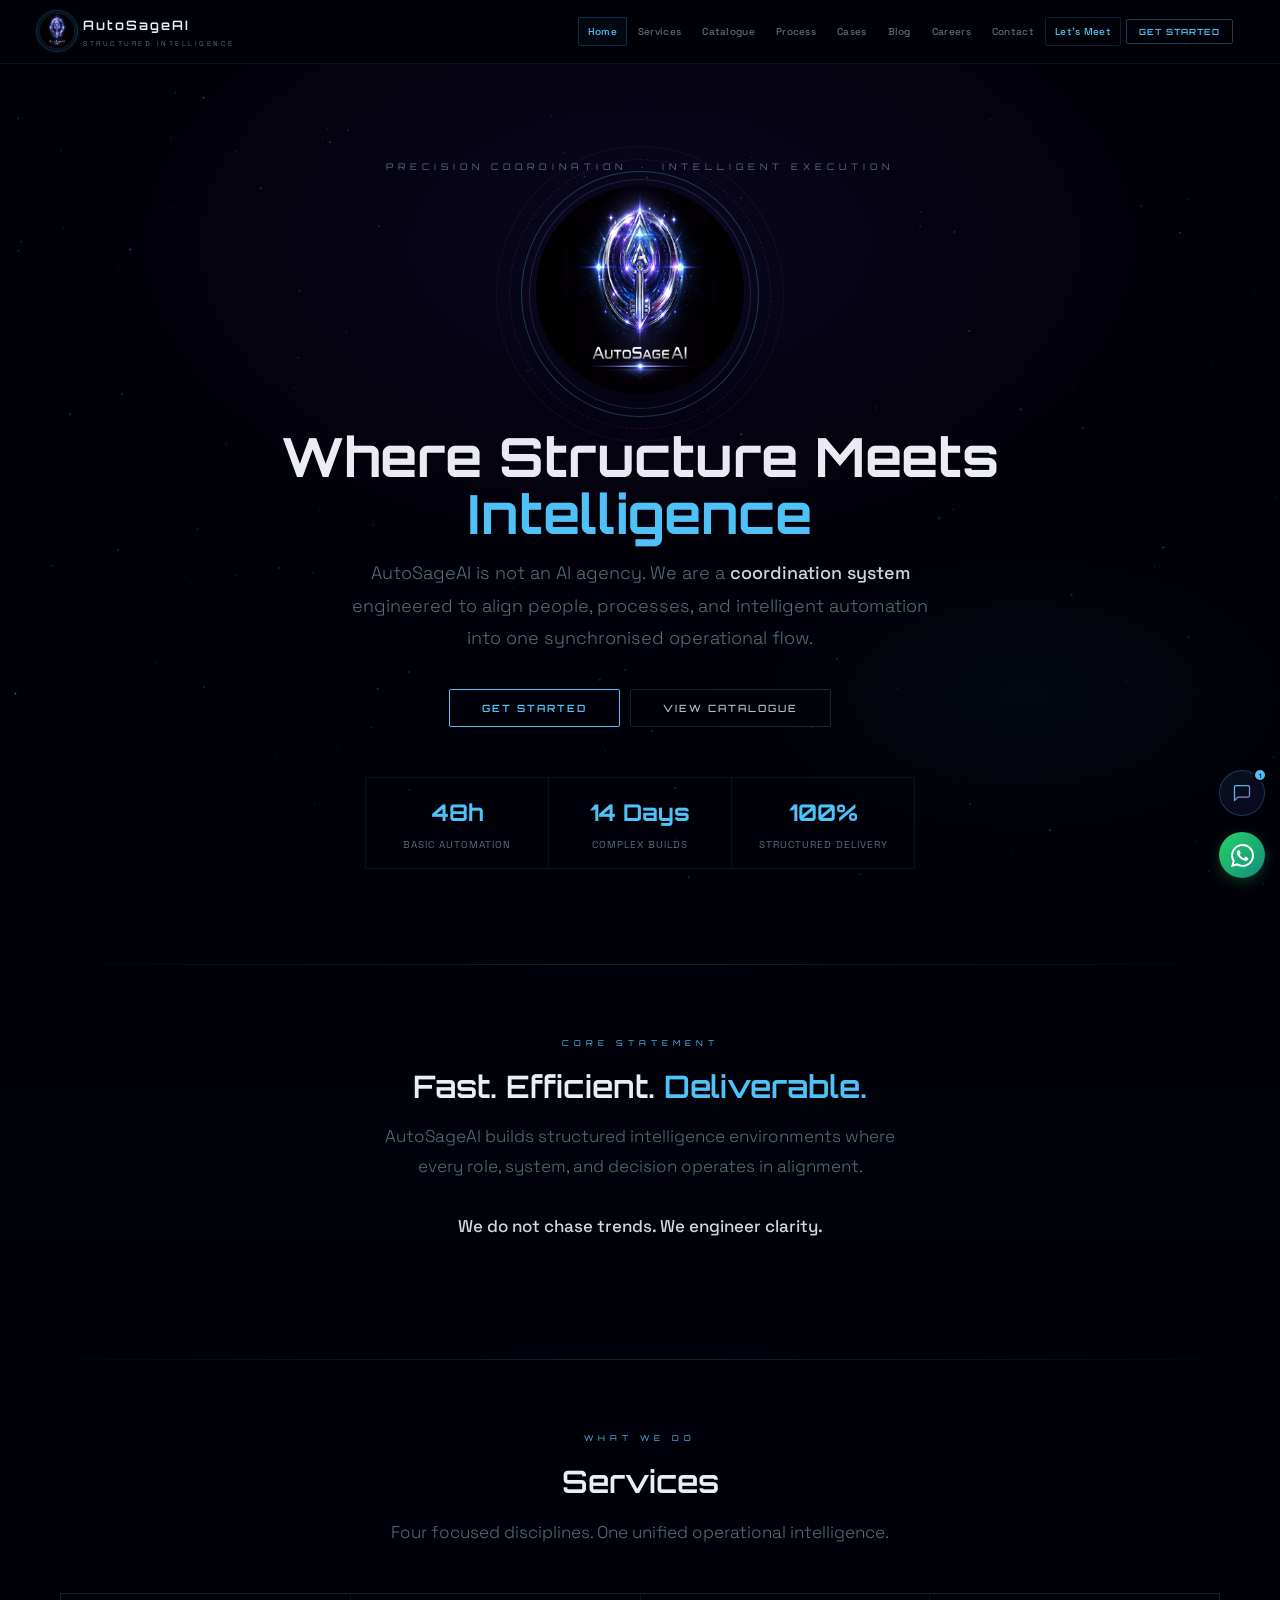
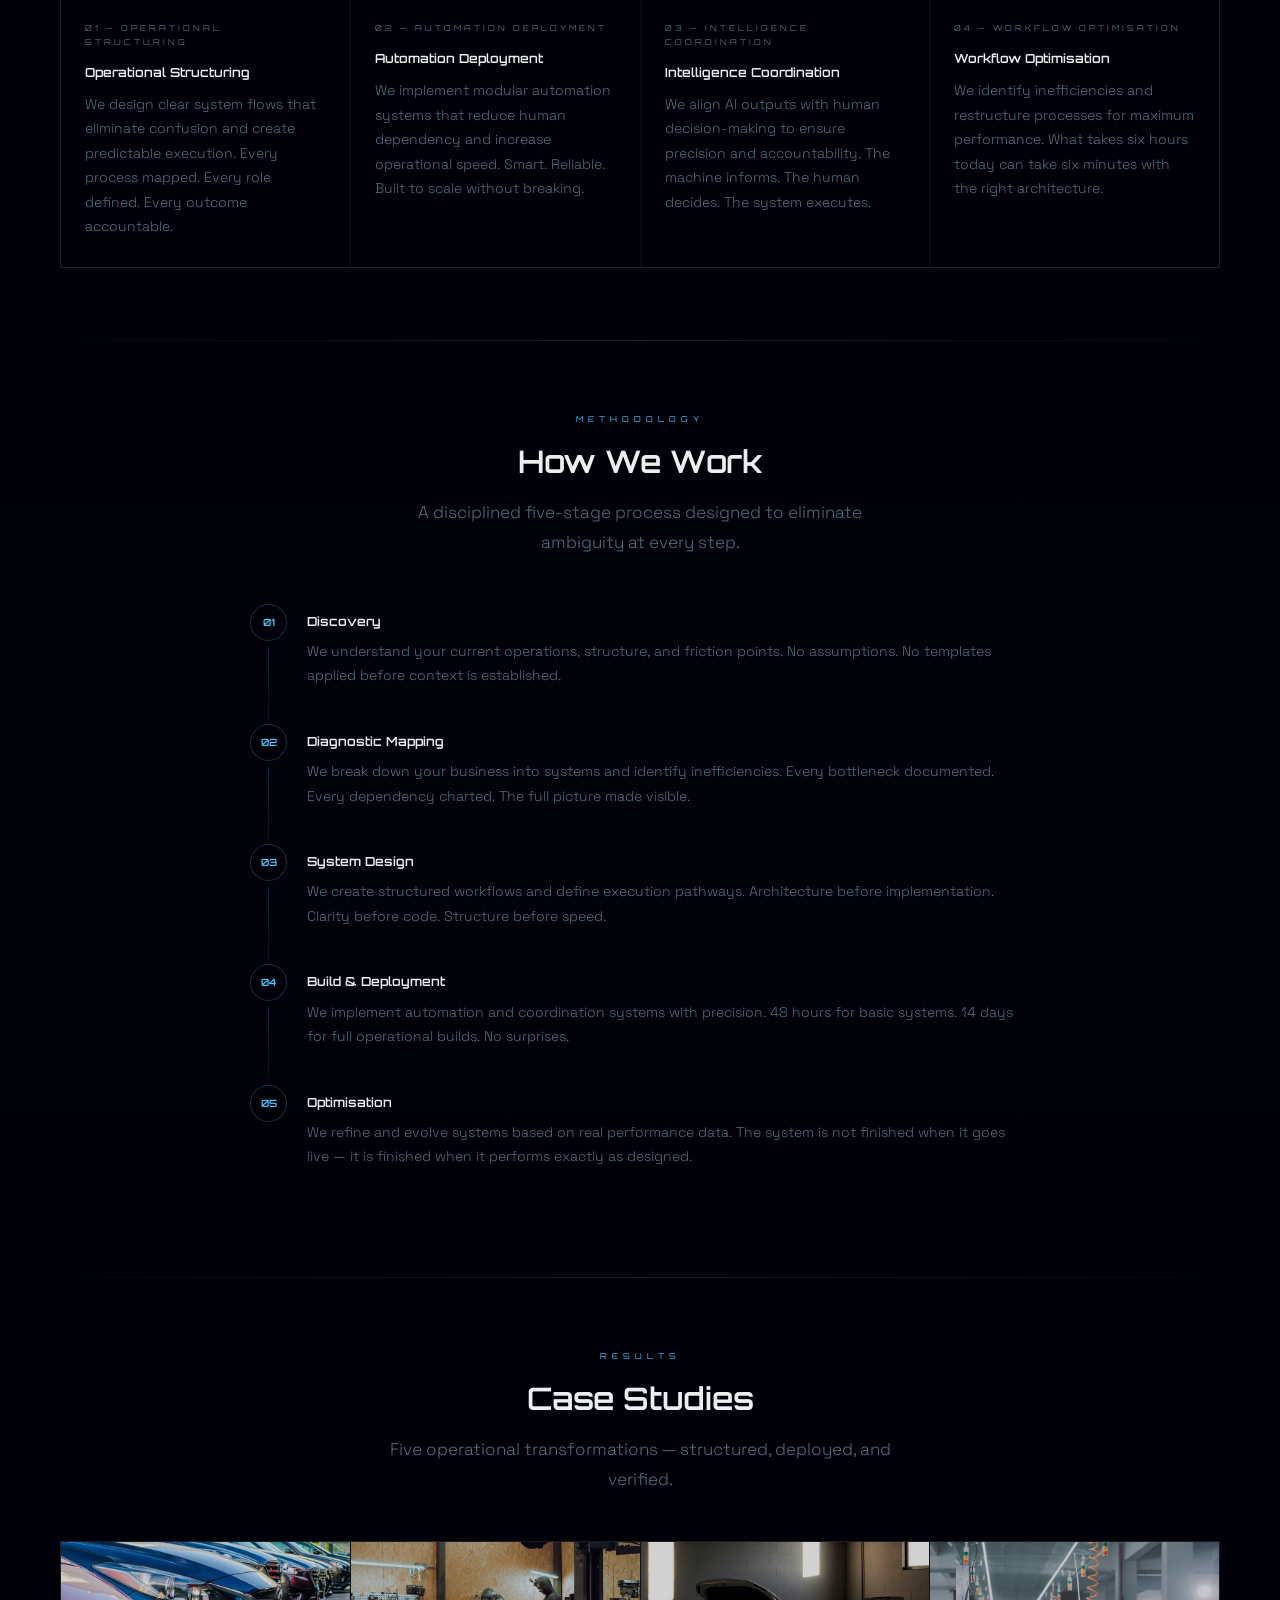
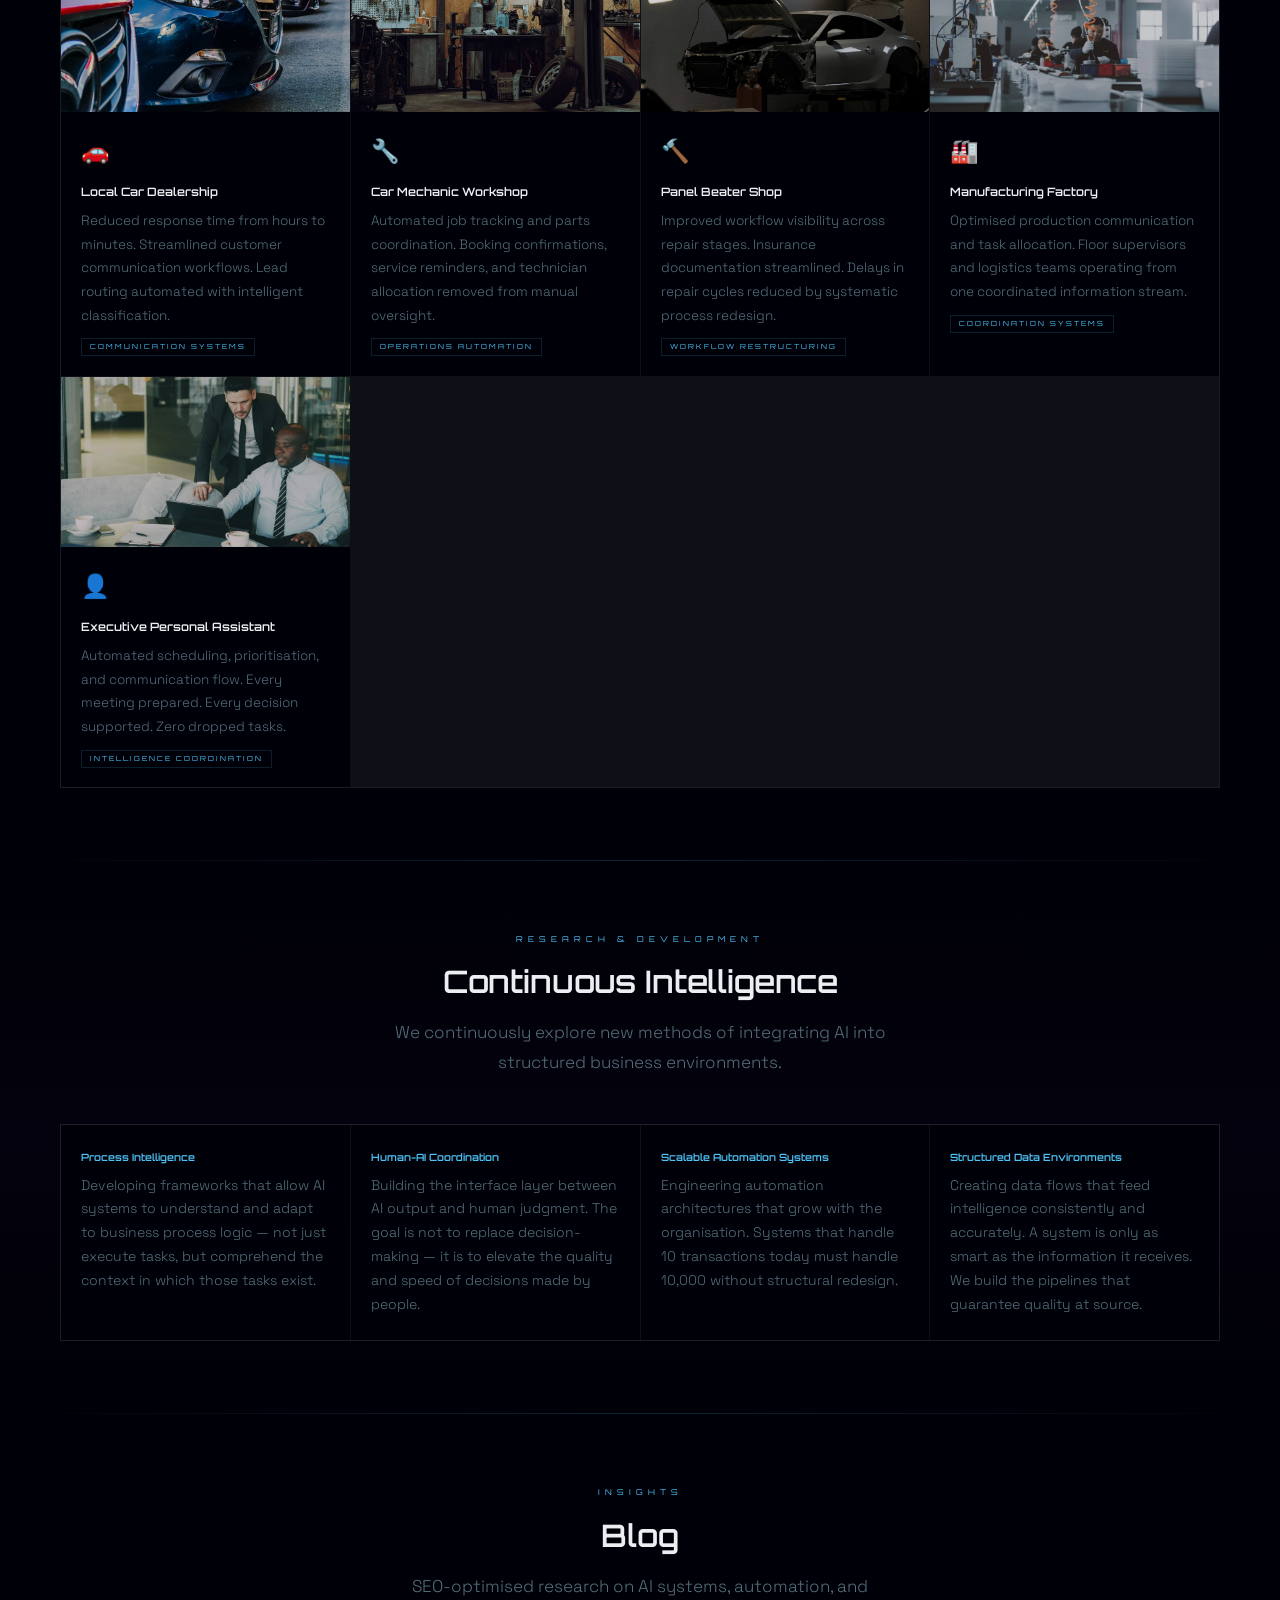
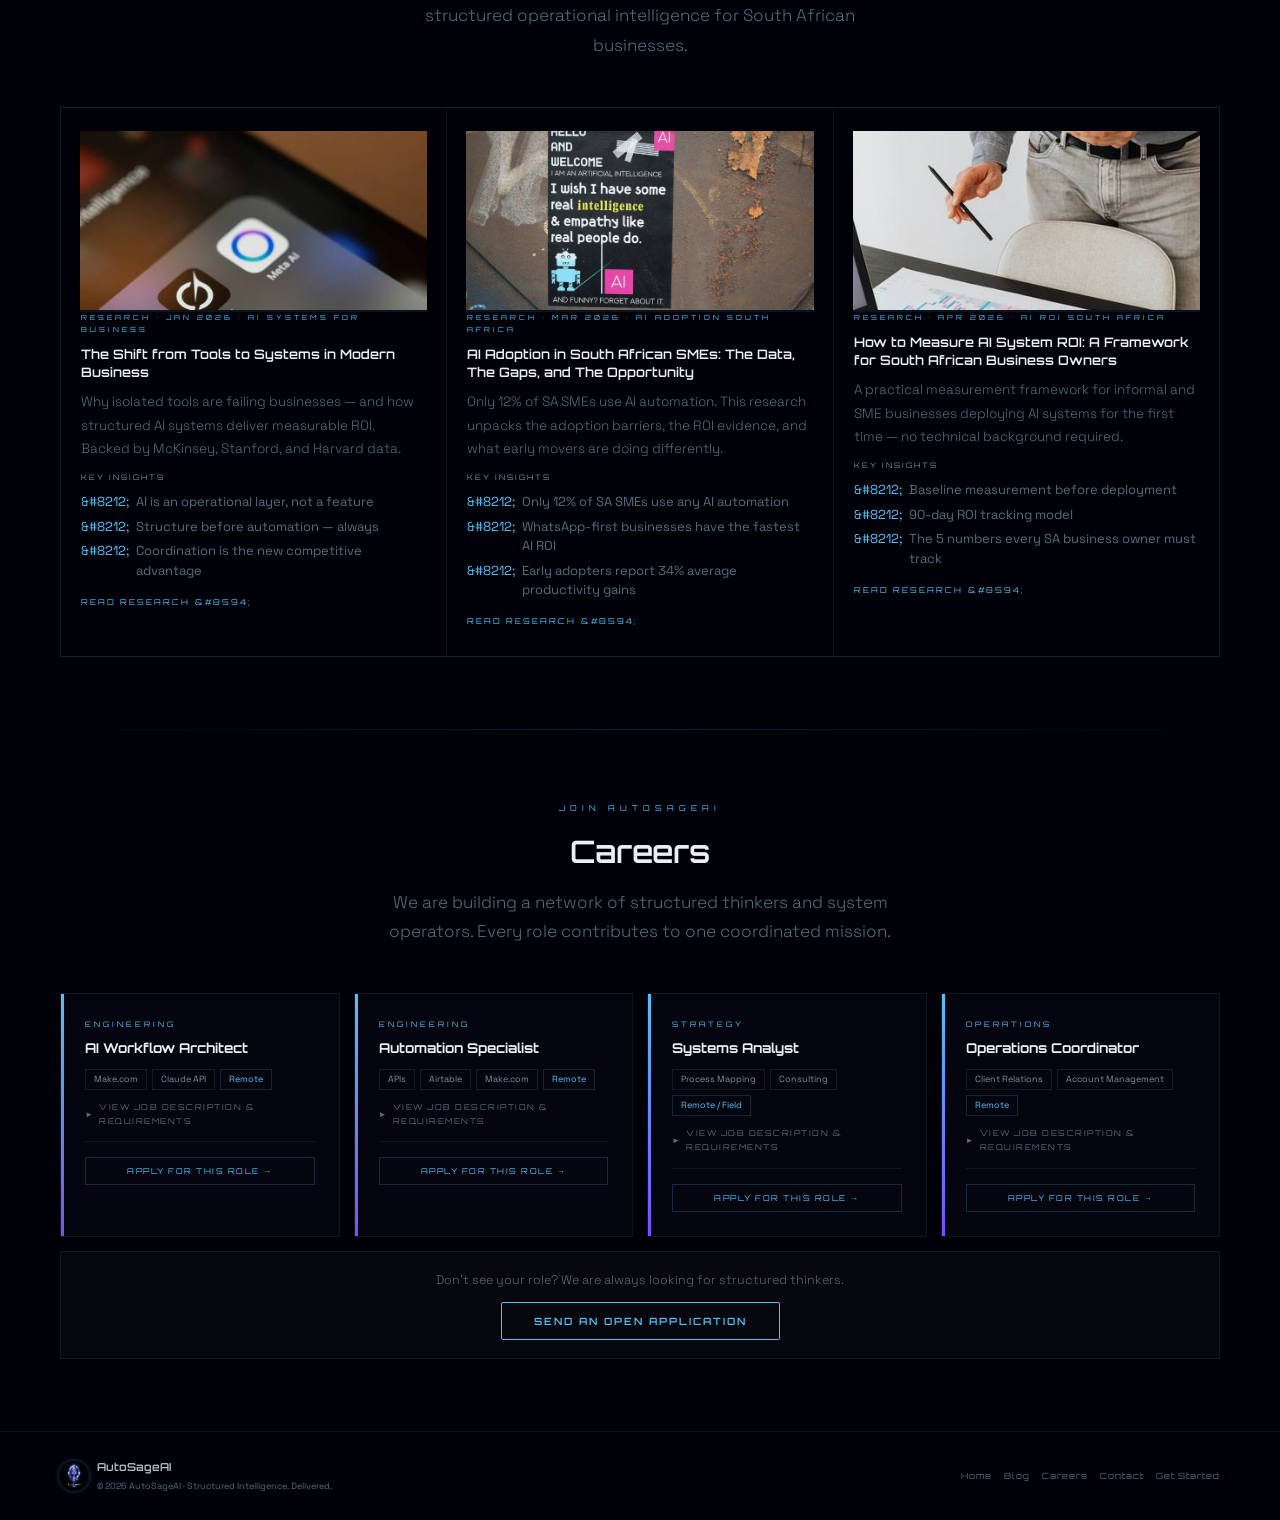
==== index.html @ cede7ed7 "Add files via upload Add config and assets." ====
<!DOCTYPE html>
<html lang="en-ZA">
<head>
<meta charset="UTF-8">
<meta name="viewport" content="width=device-width,initial-scale=1.0">

<!-- ═══════════════════════════════════════════════════════════════
     PRIMARY SEO META
══════════════════════════════════════════════════════════════════ -->
<title>AutoSageAI — Remote AI Automation for South Africa | Pretoria · Johannesburg · Cape Town · Durban · Vaal · Mpumalanga</title>
<meta name="description" content="AutoSageAI builds AI automation, WhatsApp agents, and workflow systems for South African SMEs — delivered 100% remotely. 48-hour basic deployment. 14-day full systems. Serving Pretoria, Johannesburg, Soweto, Cape Town, Durban, the Vaal, and Mpumalanga. From R499.">
<meta name="keywords" content="AI automation South Africa, remote AI automation SA, business automation Pretoria, business automation Johannesburg, AI automation Cape Town, AI automation Durban, AI automation Soweto, AI automation Vaal Triangle, AI automation Mpumalanga, AI automation Vereeniging, AI automation Nelspruit, AI automation Witbank, AI automation eMalahleni, AI automation Secunda, WhatsApp AI agent South Africa, AI chatbot South Africa, workflow automation SA, SME automation South Africa, AI for small business South Africa, Make.com consultant South Africa, Zapier automation SA, remote AI agency South Africa, online business automation SA, 48 hour AI deployment, AutoSageAI, structured intelligence, AI systems SA, automation for panel beaters, dealership automation, mechanic workshop AI, manufacturing automation Mpumalanga">
<meta name="author" content="Thulane Anthony Buthelezi">
<meta name="robots" content="index, follow, max-image-preview:large, max-snippet:-1, max-video-preview:-1">
<meta name="googlebot" content="index, follow">
<meta name="bingbot" content="index, follow">
<link rel="canonical" href="https://www.autosageai.co.za/">

<!-- ═══════════════════════════════════════════════════════════════
     GEO + LOCAL SEO (South Africa targeting)
══════════════════════════════════════════════════════════════════ -->
<meta name="geo.region" content="ZA">
<meta name="geo.placename" content="Pretoria, Gauteng, South Africa (Remote)">
<meta name="geo.position" content="-25.7479;28.2293">
<meta name="ICBM" content="-25.7479, 28.2293">
<meta name="language" content="en-ZA">
<meta http-equiv="content-language" content="en-ZA">
<meta name="distribution" content="global">
<meta name="coverage" content="South Africa">
<meta name="target" content="all">
<meta name="rating" content="general">

<!-- ═══════════════════════════════════════════════════════════════
     OPEN GRAPH (Facebook, LinkedIn, WhatsApp link previews)
══════════════════════════════════════════════════════════════════ -->
<meta property="og:type" content="website">
<meta property="og:site_name" content="AutoSageAI">
<meta property="og:title" content="AutoSageAI — Remote AI Automation for South African Businesses">
<meta property="og:description" content="AI automation, WhatsApp agents, and workflow systems delivered 100% remotely across SA. 48-hour deployment. Structured Intelligence. Delivered.">
<meta property="og:url" content="https://www.autosageai.co.za/">
<meta property="og:image" content="https://www.autosageai.co.za/og-image.jpg">
<meta property="og:image:width" content="1200">
<meta property="og:image:height" content="630">
<meta property="og:image:alt" content="AutoSageAI — Structured Intelligence. Delivered.">
<meta property="og:locale" content="en_ZA">
<meta property="og:locale:alternate" content="en_US">

<!-- ═══════════════════════════════════════════════════════════════
     TWITTER / X CARDS
══════════════════════════════════════════════════════════════════ -->
<meta name="twitter:card" content="summary_large_image">
<meta name="twitter:title" content="AutoSageAI — Remote AI Automation for South Africa">
<meta name="twitter:description" content="AI agents, WhatsApp automation, and workflow systems delivered remotely across SA. 48-hour deployment from R499.">
<meta name="twitter:image" content="https://www.autosageai.co.za/og-image.jpg">
<meta name="twitter:image:alt" content="AutoSageAI — Structured Intelligence. Delivered.">

<!-- ═══════════════════════════════════════════════════════════════
     THEME + PWA-LITE
══════════════════════════════════════════════════════════════════ -->
<meta name="theme-color" content="#000008">
<meta name="msapplication-TileColor" content="#000008">
<meta name="apple-mobile-web-app-capable" content="yes">
<meta name="apple-mobile-web-app-status-bar-style" content="black-translucent">
<meta name="apple-mobile-web-app-title" content="AutoSageAI">
<meta name="format-detection" content="telephone=yes">
<link rel="manifest" href="/site.webmanifest">

<!-- ═══════════════════════════════════════════════════════════════
     PERFORMANCE: preconnect + dns-prefetch
══════════════════════════════════════════════════════════════════ -->
<link rel="preconnect" href="https://fonts.googleapis.com">
<link rel="preconnect" href="https://fonts.gstatic.com" crossorigin>
<link rel="dns-prefetch" href="https://fonts.googleapis.com">
<link rel="dns-prefetch" href="https://fonts.gstatic.com">
<link rel="dns-prefetch" href="https://wa.me">

<!-- ═══════════════════════════════════════════════════════════════
     STRUCTURED DATA (JSON-LD) — Google rich results + AI Overviews
══════════════════════════════════════════════════════════════════ -->
<script type="application/ld+json">
{
  "@context": "https://schema.org",
  "@graph": [
    {
      "@type": ["ProfessionalService", "OnlineBusiness"],
      "@id": "https://www.autosageai.co.za/#business",
      "name": "AutoSageAI",
      "alternateName": "AutoSage AI",
      "description": "Remote AI automation, WhatsApp agents, and intelligent workflow systems for South African SMEs. 100% online delivery — no walk-in office. Structured Intelligence. Delivered.",
      "url": "https://www.autosageai.co.za/",
      "logo": "https://www.autosageai.co.za/logo.png",
      "image": "https://www.autosageai.co.za/og-image.jpg",
      "telephone": "+27-66-001-8931",
      "email": "tonybuthel@gmail.com",
      "priceRange": "R499 - R180000",
      "currenciesAccepted": "ZAR",
      "paymentAccepted": "EFT, Bank Transfer, PayFast",
      "founder": {
        "@type": "Person",
        "name": "Thulane Anthony Buthelezi",
        "jobTitle": "Founder & Systems Architect",
        "worksFor": {"@id": "https://www.autosageai.co.za/#business"}
      },
      "address": {
        "@type": "PostalAddress",
        "addressRegion": "Gauteng",
        "addressCountry": "ZA"
      },
      "geo": {
        "@type": "GeoCoordinates",
        "latitude": -25.7479,
        "longitude": 28.2293
      },
      "areaServed": [
        {"@type": "Country", "name": "South Africa"},
        {
          "@type": "AdministrativeArea",
          "name": "Gauteng",
          "containsPlace": [
            {"@type": "City", "name": "Pretoria"},
            {"@type": "City", "name": "Johannesburg"},
            {"@type": "City", "name": "Soweto"},
            {"@type": "City", "name": "Centurion"},
            {"@type": "City", "name": "Midrand"},
            {"@type": "City", "name": "Sandton"}
          ]
        },
        {
          "@type": "AdministrativeArea",
          "name": "Western Cape",
          "containsPlace": [
            {"@type": "City", "name": "Cape Town"},
            {"@type": "City", "name": "Stellenbosch"},
            {"@type": "City", "name": "Paarl"}
          ]
        },
        {
          "@type": "AdministrativeArea",
          "name": "KwaZulu-Natal",
          "containsPlace": [
            {"@type": "City", "name": "Durban"},
            {"@type": "City", "name": "Pietermaritzburg"},
            {"@type": "City", "name": "Umhlanga"}
          ]
        },
        {
          "@type": "AdministrativeArea",
          "name": "Vaal Triangle",
          "containsPlace": [
            {"@type": "City", "name": "Vereeniging"},
            {"@type": "City", "name": "Vanderbijlpark"},
            {"@type": "City", "name": "Sasolburg"},
            {"@type": "City", "name": "Meyerton"}
          ]
        },
        {
          "@type": "AdministrativeArea",
          "name": "Mpumalanga",
          "containsPlace": [
            {"@type": "City", "name": "Nelspruit"},
            {"@type": "City", "name": "Mbombela"},
            {"@type": "City", "name": "Witbank"},
            {"@type": "City", "name": "eMalahleni"},
            {"@type": "City", "name": "Secunda"},
            {"@type": "City", "name": "Middelburg"},
            {"@type": "City", "name": "Ermelo"}
          ]
        }
      ],
      "serviceArea": [
        {"@type": "GeoCircle", "geoMidpoint": {"@type": "GeoCoordinates", "latitude": -25.7479, "longitude": 28.2293}, "geoRadius": "1600000"}
      ],
      "availableLanguage": ["en", "en-ZA"],
      "openingHoursSpecification": [{
        "@type": "OpeningHoursSpecification",
        "dayOfWeek": ["Monday","Tuesday","Wednesday","Thursday","Friday","Saturday"],
        "opens": "08:00",
        "closes": "18:00",
        "description": "Remote consultation hours. Initial response within 24 hours via WhatsApp or email."
      }],
      "sameAs": [
        "https://wa.me/27660018931"
      ],
      "knowsAbout": [
        "AI Automation",
        "Remote Business Deployment",
        "WhatsApp Business API",
        "Workflow Automation",
        "Business Process Automation",
        "AI Agents",
        "Make.com",
        "Zapier",
        "Airtable",
        "CRM Integration",
        "South African SME Technology"
      ],
      "makesOffer": [
        {"@type": "Offer", "name": "SmartReception AI Agent", "priceCurrency": "ZAR", "price": "1499"},
        {"@type": "Offer", "name": "Sales Assistant System", "priceCurrency": "ZAR", "price": "4999"},
        {"@type": "Offer", "name": "Full Digital Workforce", "priceCurrency": "ZAR", "price": "14999"},
        {"@type": "Offer", "name": "Starter Website", "priceCurrency": "ZAR", "price": "499"},
        {"@type": "Offer", "name": "Growth Website", "priceCurrency": "ZAR", "price": "999"},
        {"@type": "Offer", "name": "Pro Website", "priceCurrency": "ZAR", "price": "1699"}
      ],
      "slogan": "Structured Intelligence. Delivered."
    },
    {
      "@type": "WebSite",
      "@id": "https://www.autosageai.co.za/#website",
      "url": "https://www.autosageai.co.za/",
      "name": "AutoSageAI",
      "description": "AI automation and workflow systems for South African businesses",
      "publisher": {"@id": "https://www.autosageai.co.za/#business"},
      "inLanguage": "en-ZA"
    },
    {
      "@type": "Service",
      "@id": "https://www.autosageai.co.za/#service-automation",
      "name": "AI Business Automation",
      "provider": {"@id": "https://www.autosageai.co.za/#business"},
      "serviceType": "Business Process Automation",
      "areaServed": [
        {"@type": "Country", "name": "South Africa"},
        {"@type": "AdministrativeArea", "name": "Gauteng"},
        {"@type": "AdministrativeArea", "name": "Western Cape"},
        {"@type": "AdministrativeArea", "name": "KwaZulu-Natal"},
        {"@type": "AdministrativeArea", "name": "Vaal Triangle"},
        {"@type": "AdministrativeArea", "name": "Mpumalanga"}
      ],
      "availableChannel": {
        "@type": "ServiceChannel",
        "serviceUrl": "https://www.autosageai.co.za/",
        "serviceSmsNumber": "+27-66-001-8931",
        "availableLanguage": "en-ZA"
      },
      "description": "Deploy AI agents and automated workflows that handle customer enquiries, bookings, and admin on WhatsApp, web, and voice — 24/7. Delivered 100% remotely anywhere in South Africa.",
      "offers": {
        "@type": "AggregateOffer",
        "priceCurrency": "ZAR",
        "lowPrice": "1499",
        "highPrice": "29999",
        "offerCount": "3"
      }
    },
    {
      "@type": "Service",
      "@id": "https://www.autosageai.co.za/#service-workflow",
      "name": "Workflow Automation Systems",
      "provider": {"@id": "https://www.autosageai.co.za/#business"},
      "serviceType": "Workflow Automation",
      "areaServed": [
        {"@type": "Country", "name": "South Africa"},
        {"@type": "AdministrativeArea", "name": "Gauteng"},
        {"@type": "AdministrativeArea", "name": "Western Cape"},
        {"@type": "AdministrativeArea", "name": "KwaZulu-Natal"},
        {"@type": "AdministrativeArea", "name": "Vaal Triangle"},
        {"@type": "AdministrativeArea", "name": "Mpumalanga"}
      ],
      "description": "Connect your tools and eliminate repetitive manual tasks — from lead capture to invoice generation. Delivered remotely nationwide.",
      "offers": {
        "@type": "AggregateOffer",
        "priceCurrency": "ZAR",
        "lowPrice": "3999",
        "highPrice": "120000",
        "offerCount": "3"
      }
    },
    {
      "@type": "Service",
      "@id": "https://www.autosageai.co.za/#service-websites",
      "name": "Website Development & SEO",
      "provider": {"@id": "https://www.autosageai.co.za/#business"},
      "serviceType": "Web Development",
      "areaServed": [
        {"@type": "Country", "name": "South Africa"},
        {"@type": "AdministrativeArea", "name": "Gauteng"},
        {"@type": "AdministrativeArea", "name": "Western Cape"},
        {"@type": "AdministrativeArea", "name": "KwaZulu-Natal"},
        {"@type": "AdministrativeArea", "name": "Vaal Triangle"},
        {"@type": "AdministrativeArea", "name": "Mpumalanga"}
      ],
      "description": "Fast, mobile-first, WhatsApp-ready websites delivered in 24–72 hours. SEO and Google Business Profile optimization included. 100% remote delivery.",
      "offers": {
        "@type": "AggregateOffer",
        "priceCurrency": "ZAR",
        "lowPrice": "499",
        "highPrice": "8999",
        "offerCount": "6"
      }
    },
    {
      "@type": "FAQPage",
      "@id": "https://www.autosageai.co.za/#faq",
      "mainEntity": [
        {
          "@type": "Question",
          "name": "How long does it take to deploy an AI system?",
          "acceptedAnswer": {
            "@type": "Answer",
            "text": "Basic automation systems are deployed in 48 hours. Full operational builds take up to 14 days. The timeline depends on the complexity and number of integrations required."
          }
        },
        {
          "@type": "Question",
          "name": "How much does AI automation cost in South Africa?",
          "acceptedAnswer": {
            "@type": "Answer",
            "text": "AutoSageAI packages start at R1,499 setup for basic AI receptionist systems and R499 once-off for websites. Full operational workforce builds range from R14,999 to R29,999. Monthly retainers range from R299 to R6,999 depending on package."
          }
        },
        {
          "@type": "Question",
          "name": "Does AutoSageAI work with WhatsApp?",
          "acceptedAnswer": {
            "@type": "Answer",
            "text": "Yes. WhatsApp-first automation is our specialty. Over 73% of South Africans use WhatsApp as their primary business channel, and our AI agents integrate directly with WhatsApp Business to handle customer enquiries, bookings, and orders 24/7."
          }
        },
        {
          "@type": "Question",
          "name": "What industries does AutoSageAI serve?",
          "acceptedAnswer": {
            "@type": "Answer",
            "text": "We deploy systems across automotive dealerships, panel beaters, mechanic workshops, manufacturing, retail, professional services, and executive assistants. Our methodology adapts to any SME operation in South Africa."
          }
        },
        {
          "@type": "Question",
          "name": "How is ROI measured for AI systems?",
          "acceptedAnswer": {
            "@type": "Answer",
            "text": "AutoSageAI uses a 90-day ROI tracking model measuring response time, admin hours saved, lead-to-sale conversion, repeat customer revenue, and error reduction. Across our five SA deployments, clients have confirmed positive ROI within 14–31 days of go-live."
          }
        },
        {
          "@type": "Question",
          "name": "Do you have a physical office I can visit?",
          "acceptedAnswer": {
            "@type": "Answer",
            "text": "No. AutoSageAI operates 100% remotely. There is no walk-in office. Every engagement — from the initial diagnostic consultation through deployment and optimisation — is handled online via WhatsApp, video calls, and email. This keeps overhead low and allows us to deliver fast, affordable systems to SMEs anywhere in South Africa."
          }
        },
        {
          "@type": "Question",
          "name": "Where is AutoSageAI based?",
          "acceptedAnswer": {
            "@type": "Answer",
            "text": "AutoSageAI is a remote-first operation based in Pretoria, South Africa. We do not have a walk-in office — all consultations, diagnostics, and deployments are handled online via WhatsApp, video call, and email. Our primary service regions are Gauteng (Pretoria, Johannesburg, Soweto), the Western Cape (Cape Town), KwaZulu-Natal (Durban), the Vaal Triangle (Vereeniging, Vanderbijlpark, Sasolburg), and Mpumalanga (Nelspruit, Witbank, Secunda). We also deploy remote systems for clients anywhere in South Africa."
          }
        }
      ]
    }
  ]
}
</script>
<link href="https://fonts.googleapis.com/css2?family=Orbitron:wght@300;400;600;700;900&family=Space+Grotesk:wght@300;400;500;600;700&family=Rajdhani:wght@500;600;700&family=Exo+2:wght@400;500;600;700&display=swap" rel="stylesheet">
<link rel="stylesheet" href="/style.css">
</head>
<body>
<canvas id="sf"></canvas>

<!-- BACK/FORWARD ARROWS -->
<div class="nav-arrows z2" id="navArrows">
  <button class="arw" id="backBtn" onclick="navBack()" title="Go Back">&#8593;</button>
  <button class="arw" id="fwdBtn" onclick="navFwd()" title="Go Forward">&#8595;</button>
</div>

<!-- NAV -->
<nav class="z2">
  <div class="ni">
    <div class="nl" onclick="gP('home')">
      <div class="nl-spin">
        <img src="[data-uri]" alt="AutoSageAI">
        <div class="nl-ring"></div>
      </div>
      <div>
        <div class="nl-txt">AutoSageAI</div>
        <div class="nl-sub">Structured Intelligence</div>
      </div>
    </div>
    <div class="nls">
      <div class="nlink on" id="nl-home" onclick="gP('home')">Home</div>
      <div class="nlink" onclick="gS('services')">Services</div>
      <div class="nlink" onclick="gP('catalogue')">Catalogue</div>
      <div class="nlink" onclick="gS('how')">Process</div>
      <div class="nlink" onclick="gS('cases')">Cases</div>
      <div class="nlink" onclick="gS('blog')">Blog</div>
      <div class="nlink" onclick="gS('careers')">Careers</div>
      <div class="nlink" id="nl-con" onclick="gP('contact')">Contact</div>
      <div class="nlink" onclick="gP('discovery')" style="color:var(--cy);border-color:rgba(79,195,247,.16);">Let&#39;s Meet</div>
    </div>
    <button class="ncta" onclick="gP('discovery')">Get Started</button>
    <button class="mbtn" onclick="togMob()">&#9776;</button>
  </div>
</nav>

<!-- MOB MENU -->
<div class="mm" id="mobMenu">
  <button class="mm-close" onclick="togMob()">&#10005;</button>
  <img class="mm-logo" src="[data-uri]" alt="AutoSageAI">
  <div class="mml" onclick="gP('home');togMob()">Home</div>
  <div class="mml" onclick="gS('services');togMob()">Services</div>
  <div class="mml" onclick="gP('catalogue');togMob()">Catalogue</div>
  <div class="mml" onclick="gS('how');togMob()">Process</div>
  <div class="mml" onclick="gS('cases');togMob()">Cases</div>
  <div class="mml" onclick="gS('blog');togMob()">Blog</div>
  <div class="mml" onclick="gS('careers');togMob()">Careers</div>
  <div class="mml" onclick="gP('contact');togMob()">Contact</div>
  <div class="mml cy" onclick="gP('discovery');togMob()">Let&#39;s Meet &#8594;</div>
  <button class="mm-cta" onclick="gP('discovery');togMob()">Get Started</button>
</div>

<!-- ═══════════ HOME PAGE ═══════════ -->
<div class="page active" id="page-home">
<section class="hero">
  <div class="hbg"></div>
  <p class="hero-pre">Precision Coordination &nbsp;&#183;&nbsp; Intelligent Execution</p>
  <div class="hlb">
    <div class="r3" style="position:absolute;inset:-40px;border-radius:50%;border:1px solid rgba(176,190,197,.06);animation:CCW 21s linear infinite;"></div>
    <div class="r2"></div><div class="r1"></div><div class="bk"></div>
    <img src="[data-uri]" alt="AutoSageAI Logo">
    <div class="cr"></div>
  </div>
  <h1 class="hero-h1">Where Structure Meets<br><span class="cy">Intelligence</span></h1>
  <p class="hero-sub">AutoSageAI is not an AI agency. We are a <strong>coordination system</strong> engineered to align people, processes, and intelligent automation into one synchronised operational flow.</p>
  <div class="hbtns">
    <button class="btn-p" onclick="gP('discovery')">Get Started</button>
    <button class="btn-s" onclick="gP('catalogue')">View Catalogue</button>
  </div>
  <div class="stats rv">
    <div class="stat"><div class="sn">48h</div><div class="sl">Basic Automation</div></div>
    <div class="stat"><div class="sn">14 Days</div><div class="sl">Complex Builds</div></div>
    <div class="stat"><div class="sn">100%</div><div class="sl">Structured Delivery</div></div>
  </div>
</section>
<div class="dv"></div>

<section class="sec" style="text-align:center;background:linear-gradient(180deg,transparent,rgba(79,195,247,.015),transparent);">
  <p class="slb">Core Statement</p>
  <h2 class="stit rv">Fast. Efficient. <span class="cy">Deliverable.</span></h2>
  <p class="ssub rv">AutoSageAI builds structured intelligence environments where every role, system, and decision operates in alignment.<br><br><span style="color:var(--sv2);font-weight:500;">We do not chase trends. We engineer clarity.</span></p>
</section>
<div class="dv"></div>

<section class="sec" id="services">
  <p class="slb">What We Do</p>
  <h2 class="stit rv">Services</h2>
  <p class="ssub rv">Four focused disciplines. One unified operational intelligence.</p>
  <div class="svg rv">
    <div class="sv"><div class="svn">01 &#8212; OPERATIONAL STRUCTURING</div><div class="svt">Operational Structuring</div><p class="svb">We design clear system flows that eliminate confusion and create predictable execution. Every process mapped. Every role defined. Every outcome accountable.</p></div>
    <div class="sv"><div class="svn">02 &#8212; AUTOMATION DEPLOYMENT</div><div class="svt">Automation Deployment</div><p class="svb">We implement modular automation systems that reduce human dependency and increase operational speed. Smart. Reliable. Built to scale without breaking.</p></div>
    <div class="sv"><div class="svn">03 &#8212; INTELLIGENCE COORDINATION</div><div class="svt">Intelligence Coordination</div><p class="svb">We align AI outputs with human decision-making to ensure precision and accountability. The machine informs. The human decides. The system executes.</p></div>
    <div class="sv"><div class="svn">04 &#8212; WORKFLOW OPTIMISATION</div><div class="svt">Workflow Optimisation</div><p class="svb">We identify inefficiencies and restructure processes for maximum performance. What takes six hours today can take six minutes with the right architecture.</p></div>
  </div>
</section>
<div class="dv"></div>

<section class="sec" id="how" style="background:linear-gradient(180deg,transparent,rgba(79,195,247,.014),transparent);">
  <p class="slb">Methodology</p>
  <h2 class="stit rv">How We Work</h2>
  <p class="ssub rv">A disciplined five-stage process designed to eliminate ambiguity at every step.</p>
  <div class="hw">
    <div class="hs rv"><div class="hl"><div class="hnc"><span class="hnv">01</span></div></div><div class="hr2"><div class="htit">Discovery</div><p class="hbd">We understand your current operations, structure, and friction points. No assumptions. No templates applied before context is established.</p></div></div>
    <div class="hs rv d1"><div class="hl"><div class="hnc"><span class="hnv">02</span></div></div><div class="hr2"><div class="htit">Diagnostic Mapping</div><p class="hbd">We break down your business into systems and identify inefficiencies. Every bottleneck documented. Every dependency charted. The full picture made visible.</p></div></div>
    <div class="hs rv d2"><div class="hl"><div class="hnc"><span class="hnv">03</span></div></div><div class="hr2"><div class="htit">System Design</div><p class="hbd">We create structured workflows and define execution pathways. Architecture before implementation. Clarity before code. Structure before speed.</p></div></div>
    <div class="hs rv d3"><div class="hl"><div class="hnc"><span class="hnv">04</span></div></div><div class="hr2"><div class="htit">Build &amp; Deployment</div><p class="hbd">We implement automation and coordination systems with precision. 48 hours for basic systems. 14 days for full operational builds. No surprises.</p></div></div>
    <div class="hs rv d4"><div class="hl"><div class="hnc"><span class="hnv">05</span></div></div><div class="hr2"><div class="htit">Optimisation</div><p class="hbd">We refine and evolve systems based on real performance data. The system is not finished when it goes live &#8212; it is finished when it performs exactly as designed.</p></div></div>
  </div>
</section>
<div class="dv"></div>

<section class="sec" id="cases">
  <p class="slb">Results</p>
  <h2 class="stit rv">Case Studies</h2>
  <p class="ssub rv">Five operational transformations &#8212; structured, deployed, and verified.</p>
  <div class="csg rv">
    <div class="csc"><img class="csc-img" src="[data-uri]" alt="Car Dealership"><div class="csc-body"><div class="csi">&#128663;</div><div class="cst">Local Car Dealership</div><p class="csb">Reduced response time from hours to minutes. Streamlined customer communication workflows. Lead routing automated with intelligent classification.</p><span class="cstg">Communication Systems</span></div></div>
    <div class="csc"><img class="csc-img" src="[data-uri]" alt="Mechanic Workshop"><div class="csc-body"><div class="csi">&#128295;</div><div class="cst">Car Mechanic Workshop</div><p class="csb">Automated job tracking and parts coordination. Booking confirmations, service reminders, and technician allocation removed from manual oversight.</p><span class="cstg">Operations Automation</span></div></div>
    <div class="csc"><img class="csc-img" src="[data-uri]" alt="Panel Beater Shop"><div class="csc-body"><div class="csi">&#128296;</div><div class="cst">Panel Beater Shop</div><p class="csb">Improved workflow visibility across repair stages. Insurance documentation streamlined. Delays in repair cycles reduced by systematic process redesign.</p><span class="cstg">Workflow Restructuring</span></div></div>
    <div class="csc"><img class="csc-img" src="[data-uri]" alt="Manufacturing Factory"><div class="csc-body"><div class="csi">&#127981;</div><div class="cst">Manufacturing Factory</div><p class="csb">Optimised production communication and task allocation. Floor supervisors and logistics teams operating from one coordinated information stream.</p><span class="cstg">Coordination Systems</span></div></div>
    <div class="csc"><img class="csc-img" src="[data-uri]" alt="Executive PA"><div class="csc-body"><div class="csi">&#128100;</div><div class="cst">Executive Personal Assistant</div><p class="csb">Automated scheduling, prioritisation, and communication flow. Every meeting prepared. Every decision supported. Zero dropped tasks.</p><span class="cstg">Intelligence Coordination</span></div></div>
  </div>
</section>
<div class="dv"></div>

<section class="sec" style="background:linear-gradient(180deg,transparent,rgba(124,77,255,.028),transparent);">
  <p class="slb">Research &amp; Development</p>
  <h2 class="stit rv">Continuous Intelligence</h2>
  <p class="ssub rv">We continuously explore new methods of integrating AI into structured business environments.</p>
  <div class="rdg rv">
    <div class="rdc"><div class="rdt">Process Intelligence</div><p class="rdb">Developing frameworks that allow AI systems to understand and adapt to business process logic &#8212; not just execute tasks, but comprehend the context in which those tasks exist.</p></div>
    <div class="rdc"><div class="rdt">Human-AI Coordination</div><p class="rdb">Building the interface layer between AI output and human judgment. The goal is not to replace decision-making &#8212; it is to elevate the quality and speed of decisions made by people.</p></div>
    <div class="rdc"><div class="rdt">Scalable Automation Systems</div><p class="rdb">Engineering automation architectures that grow with the organisation. Systems that handle 10 transactions today must handle 10,000 without structural redesign.</p></div>
    <div class="rdc"><div class="rdt">Structured Data Environments</div><p class="rdb">Creating data flows that feed intelligence consistently and accurately. A system is only as smart as the information it receives. We build the pipelines that guarantee quality at source.</p></div>
  </div>
</section>
<div class="dv"></div>

<section class="sec" id="blog">
  <p class="slb">Insights</p>
  <h2 class="stit rv">Blog</h2>
  <p class="ssub rv">SEO-optimised research on AI systems, automation, and structured operational intelligence for South African businesses.</p>
  <div class="blg rv">
    <div class="bc" onclick="gP('article1')">
      <div class="bc-img-wrap"><img class="bc-img" src="[data-uri]" alt="AutoSage AI Systems - Services Overview" loading="lazy"></div>
      <div class="bc-cat">Research &#183; Jan 2026 &#183; AI systems for business</div>
      <div class="bc-t">The Shift from Tools to Systems in Modern Business</div>
      <p class="bc-b">Why isolated tools are failing businesses &#8212; and how structured AI systems deliver measurable ROI. Backed by McKinsey, Stanford, and Harvard data.</p>
      <div class="bc-il">Key Insights</div>
      <div class="bc-i">AI is an operational layer, not a feature</div>
      <div class="bc-i">Structure before automation &#8212; always</div>
      <div class="bc-i">Coordination is the new competitive advantage</div>
      <div class="bc-rd">Read Research</div>
    </div>
    <div class="bc" onclick="gP('article2')">
      <div class="bc-img-wrap"><img class="bc-img" src="[data-uri]" alt="AutoSageAI - Structured Intelligence" loading="lazy"></div>
      <div class="bc-cat">Research &#183; Mar 2026 &#183; AI adoption South Africa</div>
      <div class="bc-t">AI Adoption in South African SMEs: The Data, The Gaps, and The Opportunity</div>
      <p class="bc-b">Only 12% of SA SMEs use AI automation. This research unpacks the adoption barriers, the ROI evidence, and what early movers are doing differently.</p>
      <div class="bc-il">Key Insights</div>
      <div class="bc-i">Only 12% of SA SMEs use any AI automation</div>
      <div class="bc-i">WhatsApp-first businesses have the fastest AI ROI</div>
      <div class="bc-i">Early adopters report 34% average productivity gains</div>
      <div class="bc-rd">Read Research</div>
    </div>
    <div class="bc" onclick="gP('article3')">
      <div class="bc-img-wrap"><img class="bc-img" src="[data-uri]" alt="AI tools on mobile - measuring ROI" loading="lazy"></div>
      <div class="bc-cat">Research &#183; Apr 2026 &#183; AI ROI South Africa</div>
      <div class="bc-t">How to Measure AI System ROI: A Framework for South African Business Owners</div>
      <p class="bc-b">A practical measurement framework for informal and SME businesses deploying AI systems for the first time &#8212; no technical background required.</p>
      <div class="bc-il">Key Insights</div>
      <div class="bc-i">Baseline measurement before deployment</div>
      <div class="bc-i">90-day ROI tracking model</div>
      <div class="bc-i">The 5 numbers every SA business owner must track</div>
      <div class="bc-rd">Read Research</div>
    </div>
  </div>
</section>
<div class="dv"></div>

<section class="sec" id="careers">
  <p class="slb">Join AutoSageAI</p>
  <h2 class="stit rv">Careers</h2>
  <p class="ssub rv">We are building a network of structured thinkers and system operators. Every role contributes to one coordinated mission.</p>
  <div class="crg rv" id="careerGrid"></div>
  <div style="text-align:center;padding:18px 20px;border:1px solid var(--bds);background:var(--gl);margin-top:14px;" class="rv">
    <p style="font-size:12.5px;color:var(--mt);margin-bottom:11px;font-weight:300;">Don&#39;t see your role? We are always looking for structured thinkers.</p>
    <button class="btn-p" onclick="openApply('Open Application','Any Role')">Send an Open Application</button>
  </div>
</section>

<footer>
  <div class="ftin">
    <div class="ftbrand">
      <div class="ftls"><img src="[data-uri]" alt="AutoSageAI"><div class="fr"></div></div>
      <div><div class="ftnm">AutoSageAI</div><div class="ftcp">&#169; 2026 AutoSageAI &#183; Structured Intelligence. Delivered.</div></div>
    </div>
    <div class="ftlinks">
      <div class="ftl" onclick="gP('home')">Home</div>
      <div class="ftl" onclick="gS('blog')">Blog</div>
      <div class="ftl" onclick="gS('careers')">Careers</div>
      <div class="ftl" onclick="gP('contact')">Contact</div>
      <div class="ftl" onclick="gP('discovery')">Get Started</div>
    </div>
  </div>
</footer>
</div>


<!-- ═══════════ CATALOGUE PAGE ═══════════ -->
<div class="page" id="page-catalogue">
<!-- SVG defs for catalogue WhatsApp icon -->
<svg width="0" height="0" style="position:absolute" aria-hidden="true">
  <defs>
    <symbol id="wa" viewBox="0 0 24 24">
      <path d="M17.472 14.382c-.297-.149-1.758-.867-2.03-.967-.273-.099-.471-.148-.67.15-.197.297-.767.966-.94 1.164-.173.199-.347.223-.644.075-.297-.15-1.255-.463-2.39-1.475-.883-.788-1.48-1.761-1.653-2.059-.173-.297-.018-.458.13-.606.134-.133.298-.347.446-.52.149-.174.198-.298.298-.497.099-.198.05-.371-.025-.52-.075-.149-.669-1.612-.916-2.207-.242-.579-.487-.5-.669-.51-.173-.008-.371-.01-.57-.01-.198 0-.52.074-.792.372-.272.297-1.04 1.016-1.04 2.479 0 1.462 1.065 2.875 1.213 3.074.149.198 2.096 3.2 5.077 4.487.709.306 1.262.489 1.694.625.712.227 1.36.195 1.871.118.571-.085 1.758-.719 2.006-1.413.248-.694.248-1.289.173-1.413-.074-.124-.272-.198-.57-.347z"/><path d="M12 0C5.373 0 0 5.373 0 12c0 2.094.539 4.065 1.486 5.782L0 24l6.375-1.669A11.94 11.94 0 0012 24c6.627 0 12-5.373 12-12S18.627 0 12 0zm0 21.6a9.56 9.56 0 01-4.857-1.323l-.348-.207-3.606.946.963-3.52-.228-.362A9.565 9.565 0 012.4 12C2.4 6.698 6.698 2.4 12 2.4S21.6 6.698 21.6 12 17.302 21.6 12 21.6z"/>
    </symbol>
  </defs>
</svg>

<div class="wrap">

<!-- Back-to-home navigation (replaces catalogue's original nav) -->
<div style="padding:18px 0 8px;display:flex;align-items:center;gap:14px;flex-wrap:wrap;">
  <button onclick="gP('home')" style="padding:8px 14px;border-radius:24px;background:rgba(79,195,247,.08);border:1px solid rgba(79,195,247,.25);color:#4FC3F7;font-family:'Space Grotesk',sans-serif;font-weight:600;font-size:13px;cursor:pointer;">&#8592; Back to Home</button>
  <a href="https://wa.me/27660018931?text=Hi%2C%20I%27m%20browsing%20the%20catalogue" target="_blank" style="padding:8px 14px;border-radius:24px;background:#25d366;color:#fff;font-family:'Rajdhani',sans-serif;font-weight:700;font-size:13px;text-decoration:none;display:inline-flex;align-items:center;gap:6px;">
    <svg width="14" height="14"><use href="#wa"/></svg> WhatsApp
  </a>
</div>

<!-- Catalogue tab toggle (AI Automation / Digital Marketing) -->
<nav class="nav">
  <div class="nav-tabs-row">
    <button class="ntab active-auto" id="btn-auto" onclick="switchTab('auto')">🤖 AI Automation</button>
    <button class="ntab" id="btn-digi" onclick="switchTab('digi')">📢 Digital Marketing</button>
  </div>
</nav>

<!-- HERO -->
<div class="hero">
  <div class="hero-pills">
    <span class="hpill a"><span class="pdot"></span>AI Automation · 4 Lines</span>
    <span class="hpill d"><span class="pdot"></span>Digital Marketing · 9 Categories</span>
  </div>
  <h1>The Complete<br><em>AutoSageAI</em><br>Services Catalogue</h1>
  <p class="hero-lead">Two powerful service lines. One complete business transformation. From AI agents that answer customers 24/7 — to websites, SEO and digital marketing that brings them to you first.</p>
  <div class="stats-row">
    <div class="stat"><div class="sn">48h</div><div class="sl">Delivery</div></div>
    <div class="stat"><div class="sn">13+</div><div class="sl">Services</div></div>
    <div class="stat"><div class="sn">24/7</div><div class="sl">AI Active</div></div>
    <div class="stat"><div class="sn">R0</div><div class="sl">Consult</div></div>
  </div>
</div>

<!-- ════════════════════════════════ -->
<!--        AI AUTOMATION TAB        -->
<!-- ════════════════════════════════ -->
<div class="tab-panel active" id="panel-auto">

  <div class="intro-block auto">
    <div class="ib-inner">
      <div class="ib-icon">🤖</div>
      <div>
        <div class="ib-label">AI Automation Services</div>
        <div class="ib-title">What Is AI Automation?</div>
        <p class="ib-desc">AI automation deploys intelligent software agents and workflow systems that run your business 24/7 — responding to customers, processing orders, tracking operations and making decisions — without adding headcount. <strong style="color:var(--white)">Most SA businesses lose R15,000–R45,000/month to missed leads and manual admin.</strong> These systems stop the bleeding.</p>
        <div class="ib-chips">
          <span class="ichip">✅ No missed leads</span><span class="ichip">⚡ 38-sec response</span><span class="ichip">📲 WhatsApp-first</span><span class="ichip">👥 No extra staff</span>
        </div>
      </div>
    </div>
  </div>

  <div class="cat-filters" id="af">
    <button class="cfbtn fa" onclick="filterCat('auto','all',this)">⚡ All</button>
    <button class="cfbtn" onclick="filterCat('auto','ba',this)">🤖 Business Automation</button>
    <button class="cfbtn" onclick="filterCat('auto','app',this)">📱 App Development</button>
    <button class="cfbtn" onclick="filterCat('auto','wf',this)">🔧 Workflow Systems</button>
    <button class="cfbtn" onclick="filterCat('auto','wfs',this)">💻 Workflow Software</button>
  </div>

  <!-- LEAD FORM -->
  <div class="lead-form">
    <div class="lf-badge">🎯 Package Finder</div>
    <div class="lf-title">Find Your Automation Package</div>
    <p class="lf-desc">3 quick questions → your perfect package in under 60 seconds.</p>
    <div class="lf-prog"><div class="lp done" id="lp1"></div><div class="lp" id="lp2"></div><div class="lp" id="lp3"></div></div>

    <div class="lf-step on" id="ls1">
      <div class="lf-q">1 of 3 — What best describes your business?</div>
      <div class="lf-opts">
        <button class="lf-opt" data-s="1" data-v="small" onclick="selOpt(this)"><span class="lf-oi">🏪</span>Solo or small (1–5 people)</button>
        <button class="lf-opt" data-s="1" data-v="growing" onclick="selOpt(this)"><span class="lf-oi">📈</span>Growing team (5–20 people)</button>
        <button class="lf-opt" data-s="1" data-v="established" onclick="selOpt(this)"><span class="lf-oi">🏢</span>Established (20+ people)</button>
        <button class="lf-opt" data-s="1" data-v="multi" onclick="selOpt(this)"><span class="lf-oi">🌍</span>Multi-location or franchise</button>
      </div>
      <div class="lf-nav"><button class="lf-btn primary" onclick="nextStep(2)">Next →</button></div>
    </div>

    <div class="lf-step" id="ls2">
      <div class="lf-q">2 of 3 — Your biggest challenge right now?</div>
      <div class="lf-opts">
        <button class="lf-opt" data-s="2" data-v="leads" onclick="selOpt(this)"><span class="lf-oi">📩</span>Missing customer messages &amp; leads</button>
        <button class="lf-opt" data-s="2" data-v="admin" onclick="selOpt(this)"><span class="lf-oi">📋</span>Too much manual admin work</button>
        <button class="lf-opt" data-s="2" data-v="visibility" onclick="selOpt(this)"><span class="lf-oi">👁</span>No real-time visibility into ops</button>
        <button class="lf-opt" data-s="2" data-v="communication" onclick="selOpt(this)"><span class="lf-oi">💬</span>Customer communication too slow</button>
      </div>
      <div class="lf-nav">
        <button class="lf-btn ghost" onclick="prevStep(1)">← Back</button>
        <button class="lf-btn primary" onclick="nextStep(3)">Next →</button>
      </div>
    </div>

    <div class="lf-step" id="ls3">
      <div class="lf-q">3 of 3 — Monthly budget for automation?</div>
      <div class="lf-opts">
        <button class="lf-opt" data-s="3" data-v="low" onclick="selOpt(this)"><span class="lf-oi">💰</span>Under R1,000 / month</button>
        <button class="lf-opt" data-s="3" data-v="mid" onclick="selOpt(this)"><span class="lf-oi">💰💰</span>R1,000 – R3,000 / month</button>
        <button class="lf-opt" data-s="3" data-v="high" onclick="selOpt(this)"><span class="lf-oi">💰💰💰</span>R3,000 – R7,000 / month</button>
        <button class="lf-opt" data-s="3" data-v="ent" onclick="selOpt(this)"><span class="lf-oi">🏆</span>R7,000+ — serious investment</button>
      </div>
      <div class="lf-nav">
        <button class="lf-btn ghost" onclick="prevStep(2)">← Back</button>
        <button class="lf-btn primary" onclick="showResult()">Find My Package 🎯</button>
      </div>
    </div>

    <div class="lf-result" id="lf-res">
      <div class="res-badge">✅ Recommended For You</div>
      <div class="res-name" id="rn"></div>
      <div class="res-sub" id="rs"></div>
      <div class="res-prices" id="rp"></div>
      <div class="res-why" id="rw"></div>
      <div class="res-ctas">
        <a class="res-wa" id="rwa" href="#" target="_blank"><svg width="16" height="16"><use href="#wa"/></svg> WhatsApp Anthony</a>
        <button class="res-restart" onclick="restartForm()">↩ Start Over</button>
      </div>
    </div>
  </div>

  <!-- BUSINESS AUTOMATION -->
  <div class="cat-sec" id="auto-ba">
    <div class="cat-head">
      <div class="cat-ico">🤖</div>
      <div><div class="cat-name">Business Automation</div><div class="cat-desc">AI agents that answer customers, sell products and run admin — on WhatsApp, web and voice. 24/7, zero extra staff.</div></div>
    </div>
    <div class="cat-intro"><strong>What this does:</strong> AI agents respond to every WhatsApp message in seconds, qualify leads, answer FAQs, take orders and hand hot prospects directly to you — 24/7. For SA businesses where WhatsApp is everything, this is the highest-ROI automation available.</div>
    <div class="compare-tip">💡 <span>Just getting started? Starter. Need automated selling? Growth. Running a serious operation? Pro.</span></div>
    <div class="pgrid g3">

      <div class="pc">
        <div class="pc-topbar tb-c"></div>
        <div class="pc-top">
          <div class="ptier">🥉 Starter · High-volume seller</div>
          <div class="pc-title">Smart<em>Reception</em></div>
          <div class="pc-sub">Your business answers every customer — 24/7, automatically</div>
          <div class="price-block">
            <div class="price-row"><span class="pr-lbl">Setup</span><span class="pr-val pv-c">R1,499 – R2,999</span></div>
            <div class="price-row"><span class="pr-lbl">Monthly</span><span class="pr-val pv-g">R299 – R599</span></div>
          </div>
          <div class="pc-tags"><span class="ptag">1 AI Agent</span><span class="ptag">Web chatbot</span><span class="ptag">WhatsApp basic</span></div>
        </div>
        <div class="pc-div"></div>
        <ul class="pc-feat">
          <li><span class="fi-a">▸</span>FAQ training — hours, location, policies</li>
          <li><span class="fi-a">▸</span>Basic product Q&amp;A</li>
          <li><span class="fi-a">▸</span>Website chatbot OR WhatsApp integration</li>
          <li><span class="fi-a">▸</span>24/7 auto-responses, zero missed customers</li>
        </ul>
        <div class="bf"><strong>Best For</strong>🏪 Township shops · Local retailers · Small businesses drowning in WhatsApp messages</div>
        <div class="pc-foot"><a href="https://wa.me/27660018931?text=Hi!%20Smart%20Reception%20(R1%2C499)" target="_blank" class="pcta ct-a">Get Started · From R1,499 →</a><div class="cta-note">📲 066 001 8931</div></div>
      </div>

      <div class="pc feat">
        <div class="ribbon">POPULAR</div>
        <div class="pc-topbar tb-g"></div>
        <div class="pc-top">
          <div class="ptier tg">🥈 Growth · Most profitable 🔥</div>
          <div class="pc-title">Sales Assistant<em class="eg">System</em></div>
          <div class="pc-sub">Automated selling, upselling &amp; lead generation — 24/7</div>
          <div class="price-block">
            <div class="price-row"><span class="pr-lbl">Setup</span><span class="pr-val pv-c">R4,999 – R9,999</span></div>
            <div class="price-row"><span class="pr-lbl">Monthly</span><span class="pr-val pv-g">R999 – R1,999</span></div>
          </div>
          <div class="pc-tags"><span class="ptag">2–3 AI Agents</span><span class="ptag">Sales + Leads</span><span class="ptag">WhatsApp 🔥</span></div>
        </div>
        <div class="pc-div"></div>
        <ul class="pc-feat">
          <li><span class="fi-a">▸</span>WhatsApp integration (🔥 SA recommended)</li>
          <li><span class="fi-a">▸</span>Product catalog training</li>
          <li><span class="fi-a">▸</span>Lead capture — name, number, interest</li>
          <li><span class="fi-a">▸</span>Automated upselling + cross-selling</li>
          <li><span class="fi-a">▸</span>24/7 lead generation pipeline</li>
        </ul>
        <div class="bf"><strong>Best For</strong>🛒 Retailers · 💊 Pharmacies · 🏥 Clinics · Businesses getting 20+ WhatsApp enquiries daily</div>
        <div class="pc-foot"><a href="https://wa.me/27660018931?text=Hi!%20Sales%20Assistant%20System%20(R4%2C999)" target="_blank" class="pcta ct-a">Deploy Sales System · From R4,999 →</a><div class="cta-note">📲 066 001 8931</div></div>
      </div>

      <div class="pc">
        <div class="pc-topbar tb-p"></div>
        <div class="pc-top">
          <div class="ptier tp">🥇 Pro · For serious businesses</div>
          <div class="pc-title">Full Digital<em class="ep">Workforce</em></div>
          <div class="pc-sub">Near-full automation — scale without hiring more staff</div>
          <div class="price-block">
            <div class="price-row"><span class="pr-lbl">Setup</span><span class="pr-val pv-c">R14,999 – R29,999</span></div>
            <div class="price-row"><span class="pr-lbl">Monthly</span><span class="pr-val pv-g">R2,999 – R6,999</span></div>
          </div>
          <div class="pc-tags"><span class="ptag">5–7 AI Agents</span><span class="ptag">CRM integration</span><span class="ptag">Smart workflows</span></div>
        </div>
        <div class="pc-div"></div>
        <ul class="pc-feat">
          <li><span class="fi-a">▸</span>Full WhatsApp automation</li>
          <li><span class="fi-a">▸</span>CRM / Google Sheets integration</li>
          <li><span class="fi-a">▸</span>Smart workflows — bookings, orders, stock alerts</li>
          <li><span class="fi-a">▸</span>Customer service, sales, inventory + admin agents</li>
          <li><span class="fi-a">▸</span>Scalable — grows with your business</li>
        </ul>
        <div class="bf"><strong>Best For</strong>🏢 Multi-location · Franchises · High-volume ops that can't miss a single lead</div>
        <div class="pc-foot"><a href="https://wa.me/27660018931?text=Hi!%20Full%20Digital%20Workforce%20(R14%2C999)" target="_blank" class="pcta ct-a">Deploy My Workforce · From R14,999 →</a><div class="cta-note">📲 066 001 8931</div></div>
      </div>

    </div>
  </div>

  <!-- APP DEVELOPMENT -->
  <div class="cat-sec" id="auto-app">
    <div class="cat-head">
      <div class="cat-ico">📱</div>
      <div><div class="cat-name">App Development</div><div class="cat-desc">Custom mobile and web apps — from branded customer apps to full operations platforms. Your business in your customers' pockets.</div></div>
    </div>
    <div class="cat-intro"><strong>What this does:</strong> A custom app gives customers a professional branded experience — browse, book, order and enquire from their phone. Your team gets one dashboard to run everything. No spreadsheets, no missed requests.</div>
    <div class="compare-tip">💡 <span>Need a mobile presence? Starter App. Orders &amp; bookings? Automation App. Full operations? Digital Platform.</span></div>
    <div class="pgrid g3">

      <div class="pc">
        <div class="pc-topbar tb-c"></div>
        <div class="pc-top">
          <div class="ptier">🥉 Starter App</div>
          <div class="pc-title">Smart<em>Business App</em></div>
          <div class="pc-sub">Your business in your customer's pocket — no Play Store needed</div>
          <div class="price-block">
            <div class="price-row"><span class="pr-lbl">Setup</span><span class="pr-val pv-c">R4,999 – R9,999</span></div>
            <div class="price-row"><span class="pr-lbl">Monthly</span><span class="pr-val pv-g">R299 – R799</span></div>
          </div>
        </div>
        <div class="pc-div"></div>
        <ul class="pc-feat">
          <li><span class="fi-a">▸</span>Clean UI — feels native on any phone</li>
          <li><span class="fi-a">▸</span>Contact/enquiry form + WhatsApp integration</li>
          <li><span class="fi-a">▸</span>Service/product display + booking form</li>
          <li><span class="fi-a">▸</span>Hosting + monthly maintenance included</li>
        </ul>
        <div class="bf"><strong>Best For</strong>🏪 Small businesses · Local shops · Service providers needing a mobile-first presence</div>
        <div class="pc-foot"><a href="https://wa.me/27660018931?text=Hi!%20Smart%20Business%20App%20(R4%2C999)" target="_blank" class="pcta ct-a">Build My App · From R4,999 →</a><div class="cta-note">📲 066 001 8931</div></div>
      </div>

      <div class="pc feat">
        <div class="ribbon">POPULAR</div>
        <div class="pc-topbar tb-g"></div>
        <div class="pc-top">
          <div class="ptier tg">🥈 Growth App</div>
          <div class="pc-title">Automation<em class="eg">App</em></div>
          <div class="pc-sub">Automate your business operations and capture every customer</div>
          <div class="price-block">
            <div class="price-row"><span class="pr-lbl">Setup</span><span class="pr-val pv-c">R14,999 – R39,999</span></div>
            <div class="price-row"><span class="pr-lbl">Monthly</span><span class="pr-val pv-g">R999 – R2,999</span></div>
          </div>
        </div>
        <div class="pc-div"></div>
        <ul class="pc-feat">
          <li><span class="fi-a">▸</span>User accounts / login system</li>
          <li><span class="fi-a">▸</span>Product/service catalog + booking/order system</li>
          <li><span class="fi-a">▸</span>AI chatbot integration 🤖</li>
          <li><span class="fi-a">▸</span>Owner dashboard + push notifications</li>
        </ul>
        <div class="bf"><strong>Best For</strong>Businesses getting 20+ daily enquiries that need a system — not just a website</div>
        <div class="pc-foot"><a href="https://wa.me/27660018931?text=Hi!%20Automation%20App%20(R14%2C999)" target="_blank" class="pcta ct-a">Build My App · From R14,999 →</a><div class="cta-note">📲 066 001 8931</div></div>
      </div>

      <div class="pc">
        <div class="pc-topbar tb-p"></div>
        <div class="pc-top">
          <div class="ptier tp">🥇 Pro · 🏆 Flagship</div>
          <div class="pc-title">Digital Operations<em class="ep">Platform</em></div>
          <div class="pc-sub">Run your entire business from one intelligent system</div>
          <div class="price-block">
            <div class="price-row"><span class="pr-lbl">Setup</span><span class="pr-val pv-c">R49,999 – R150,000+</span></div>
            <div class="price-row"><span class="pr-lbl">Monthly</span><span class="pr-val pv-g">R3,999 – R9,999</span></div>
          </div>
        </div>
        <div class="pc-div"></div>
        <ul class="pc-feat">
          <li><span class="fi-a">▸</span>Multi-user roles (admin, staff, manager)</li>
          <li><span class="fi-a">▸</span>Full AI agent system — multi-department 🤖</li>
          <li><span class="fi-a">▸</span>Inventory + CRM + advanced analytics</li>
          <li><span class="fi-a">▸</span>Payment gateway + API integrations</li>
        </ul>
        <div class="bf"><strong>Best For</strong>🏢 Multi-location · Franchises · Serious scaling companies</div>
        <div class="pc-foot"><a href="https://wa.me/27660018931?text=Hi!%20Digital%20Operations%20Platform%20(R49%2C999)" target="_blank" class="pcta ct-a">Build My Platform · From R49,999 →</a><div class="cta-note">📲 066 001 8931</div></div>
      </div>

    </div>
  </div>

  <!-- WORKFLOW SYSTEMS -->
  <div class="cat-sec" id="auto-wf">
    <div class="cat-head">
      <div class="cat-ico">🔧</div>
      <div><div class="cat-name">Workflow Systems</div><div class="cat-desc">Automate repetitive back-office work — invoices, reports, approvals, data syncing. Fix the process, save the hours.</div></div>
    </div>
    <div class="cat-intro"><strong>What this does:</strong> Workflow automation connects all your tools and eliminates repetitive manual tasks. From lead capture to booking confirmations, invoice generation to stock alerts — once built, these systems run without anyone touching them.</div>
    <div class="compare-tip">💡 <span>Drowning in daily admin? Process Fixer. Need cross-department automation? Business Engine. Enterprise scale? Full Operations.</span></div>
    <div class="pgrid g3">

      <div class="pc">
        <div class="pc-topbar tb-c"></div>
        <div class="pc-top">
          <div class="ptier">🥉 Starter Workflow</div>
          <div class="pc-title">Process<em>Fixer</em></div>
          <div class="pc-sub">Remove your daily repetitive admin tasks — once and forever</div>
          <div class="price-block">
            <div class="price-row"><span class="pr-lbl">Setup</span><span class="pr-val pv-c">R3,999 – R9,999</span></div>
            <div class="price-row"><span class="pr-lbl">Monthly</span><span class="pr-val pv-g">R499 – R999</span></div>
          </div>
          <div class="pc-tags"><span class="ptag">1–2 workflows</span><span class="ptag">Zapier/Make</span><span class="ptag">WhatsApp triggers</span></div>
        </div>
        <div class="pc-div"></div>
        <ul class="pc-feat">
          <li><span class="fi-a">▸</span>Lead → WhatsApp auto-response</li>
          <li><span class="fi-a">▸</span>Booking → confirmation automation</li>
          <li><span class="fi-a">▸</span>Form → Sheet + email notification</li>
          <li><span class="fi-a">▸</span>Zapier or Make.com powered</li>
        </ul>
        <div class="bf"><strong>Best For</strong>🏪 Small businesses · Solo entrepreneurs · Admin-heavy shops</div>
        <div class="pc-foot"><a href="https://wa.me/27660018931?text=Hi!%20Process%20Fixer%20workflow%20(R3%2C999)" target="_blank" class="pcta ct-a">Fix My Processes · From R3,999 →</a><div class="cta-note">📲 066 001 8931</div></div>
      </div>

      <div class="pc feat">
        <div class="ribbon">POPULAR</div>
        <div class="pc-topbar tb-g"></div>
        <div class="pc-top">
          <div class="ptier tg">🥈 Growth Workflow</div>
          <div class="pc-title">Business Automation<em class="eg">Engine</em></div>
          <div class="pc-sub">Your business runs even when you're offline</div>
          <div class="price-block">
            <div class="price-row"><span class="pr-lbl">Setup</span><span class="pr-val pv-c">R14,999 – R39,999</span></div>
            <div class="price-row"><span class="pr-lbl">Monthly</span><span class="pr-val pv-g">R1,499 – R3,999</span></div>
          </div>
          <div class="pc-tags"><span class="ptag">5–10 workflows</span><span class="ptag">Multi-tool</span><span class="ptag">AI logic</span></div>
        </div>
        <div class="pc-div"></div>
        <ul class="pc-feat">
          <li><span class="fi-a">▸</span>Multi-step automations with conditional logic</li>
          <li><span class="fi-a">▸</span>CRM or database integration</li>
          <li><span class="fi-a">▸</span>AI agent integration 🤖</li>
          <li><span class="fi-a">▸</span>Cross-department automation — runs 24/7</li>
        </ul>
        <div class="bf"><strong>Best For</strong>🛒 Retail · 🏥 Clinics · 📈 Service businesses scaling up</div>
        <div class="pc-foot"><a href="https://wa.me/27660018931?text=Hi!%20Business%20Automation%20Engine%20(R14%2C999)" target="_blank" class="pcta ct-a">Install My Engine · From R14,999 →</a><div class="cta-note">📲 066 001 8931</div></div>
      </div>

      <div class="pc">
        <div class="pc-topbar tb-p"></div>
        <div class="pc-top">
          <div class="ptier tp">🥇 Pro · 🏆 Flagship</div>
          <div class="pc-title">Full Operations<em class="ep">Automation</em></div>
          <div class="pc-sub">We automate how your entire business operates</div>
          <div class="price-block">
            <div class="price-row"><span class="pr-lbl">Setup</span><span class="pr-val pv-c">R49,999 – R120,000+</span></div>
            <div class="price-row"><span class="pr-lbl">Monthly</span><span class="pr-val pv-g">R3,999 – R9,999</span></div>
          </div>
        </div>
        <div class="pc-div"></div>
        <ul class="pc-feat">
          <li><span class="fi-a">▸</span>Advanced automation logic</li>
          <li><span class="fi-a">▸</span>Multi-department integration</li>
          <li><span class="fi-a">▸</span>Real-time dashboards</li>
          <li><span class="fi-a">▸</span>AI decision-making workflows 🤖</li>
          <li><span class="fi-a">▸</span>API integrations (POS, payments, delivery)</li>
        </ul>
        <div class="bf"><strong>Best For</strong>🏢 Multi-location · Franchises · Full-scale automation</div>
        <div class="pc-foot"><a href="https://wa.me/27660018931?text=Hi!%20Full%20Operations%20Automation%20(R49%2C999)" target="_blank" class="pcta ct-a">Automate My Ops · From R49,999 →</a><div class="cta-note">📲 066 001 8931</div></div>
      </div>

    </div>
  </div>

  <!-- WORKFLOW SOFTWARE -->
  <div class="cat-sec" id="auto-wfs">
    <div class="cat-head">
      <div class="cat-ico">💻</div>
      <div><div class="cat-name">Workflow Software</div><div class="cat-desc">Custom-built software — from lightweight tracking tools to a full operations OS. Proprietary systems your business owns forever.</div></div>
    </div>
    <div class="cat-intro"><strong>What this does:</strong> Off-the-shelf tools compromise on your workflow. Custom workflow software follows your exact business logic — tracking jobs, clients, orders your way, with your data, owned by you permanently. <strong style="color:var(--white)">No monthly licensing. No compromise.</strong></div>
    <div class="compare-tip">💡 <span>Need basic tracking? Workflow Lite. Control full workflow? Workflow Manager. Own your entire ops? Operations OS.</span></div>
    <div class="pgrid g3">

      <div class="pc">
        <div class="pc-topbar tb-c"></div>
        <div class="pc-top">
          <div class="ptier">🥉 Starter System</div>
          <div class="pc-title">Workflow<em>Lite</em></div>
          <div class="pc-sub">One place to track and manage your daily business activity</div>
          <div class="price-block">
            <div class="price-row"><span class="pr-lbl">Setup</span><span class="pr-val pv-c">R6,999 – R14,999</span></div>
            <div class="price-row"><span class="pr-lbl">Monthly</span><span class="pr-val pv-g">R999 – R1,999</span></div>
          </div>
        </div>
        <div class="pc-div"></div>
        <ul class="pc-feat">
          <li><span class="fi-a">▸</span>1–3 workflows in the system</li>
          <li><span class="fi-a">▸</span>Clients/enquiries/orders database</li>
          <li><span class="fi-a">▸</span>Status tracking: New → In Progress → Done</li>
          <li><span class="fi-a">▸</span>WhatsApp/email triggers</li>
        </ul>
        <div class="bf"><strong>Best For</strong>🏪 Small businesses · Retail shops starting digital</div>
        <div class="pc-foot"><a href="https://wa.me/27660018931?text=Hi!%20Workflow%20Lite%20software%20(R6%2C999)" target="_blank" class="pcta ct-a">Build My System · From R6,999 →</a><div class="cta-note">📲 066 001 8931</div></div>
      </div>

      <div class="pc feat">
        <div class="ribbon">POPULAR</div>
        <div class="pc-topbar tb-g"></div>
        <div class="pc-top">
          <div class="ptier tg">🥈 Growth System</div>
          <div class="pc-title">Workflow<em class="eg">Manager</em></div>
          <div class="pc-sub">Control how work flows through your business from start to finish</div>
          <div class="price-block">
            <div class="price-row"><span class="pr-lbl">Setup</span><span class="pr-val pv-c">R19,999 – R49,999</span></div>
            <div class="price-row"><span class="pr-lbl">Monthly</span><span class="pr-val pv-g">R1,999 – R4,999</span></div>
          </div>
        </div>
        <div class="pc-div"></div>
        <ul class="pc-feat">
          <li><span class="fi-a">▸</span>4–8 connected workflows</li>
          <li><span class="fi-a">▸</span>Role-based access — admin/staff</li>
          <li><span class="fi-a">▸</span>AI agent integration 🤖</li>
          <li><span class="fi-a">▸</span>CRM-style tracking + analytics</li>
          <li><span class="fi-a">▸</span>WhatsApp automation layer</li>
        </ul>
        <div class="bf"><strong>Best For</strong>🛒 Growing retail · 👁 Clinics · 📈 Service businesses needing full process control</div>
        <div class="pc-foot"><a href="https://wa.me/27660018931?text=Hi!%20Workflow%20Manager%20(R19%2C999)" target="_blank" class="pcta ct-a">Install Manager · From R19,999 →</a><div class="cta-note">📲 066 001 8931</div></div>
      </div>

      <div class="pc">
        <div class="pc-topbar tb-p"></div>
        <div class="pc-top">
          <div class="ptier tp">🥇 Pro · 🏆 Flagship</div>
          <div class="pc-title">Operations<em class="ep">OS</em></div>
          <div class="pc-sub">Your entire business runs from one proprietary system</div>
          <div class="price-block">
            <div class="price-row"><span class="pr-lbl">Setup</span><span class="pr-val pv-c">R59,999 – R180,000+</span></div>
            <div class="price-row"><span class="pr-lbl">Monthly</span><span class="pr-val pv-g">R4,999 – R12,000</span></div>
          </div>
        </div>
        <div class="pc-div"></div>
        <ul class="pc-feat">
          <li><span class="fi-a">▸</span>Custom modules built to your exact workflow</li>
          <li><span class="fi-a">▸</span>Full AI layer across every operation</li>
          <li><span class="fi-a">▸</span>Proprietary to your business — yours forever</li>
          <li><span class="fi-a">▸</span>Real-time reporting across all departments</li>
        </ul>
        <div class="bf"><strong>Best For</strong>🏢 Multi-location · Franchises · High-volume operations</div>
        <div class="pc-foot"><a href="https://wa.me/27660018931?text=Hi!%20Operations%20OS%20(R59%2C999)" target="_blank" class="pcta ct-a">Build My OS · From R59,999 →</a><div class="cta-note">📲 066 001 8931</div></div>
      </div>

    </div>
  </div>

</div><!-- /panel-auto -->


<!-- ════════════════════════════════ -->
<!--      DIGITAL MARKETING TAB      -->
<!-- ════════════════════════════════ -->
<div class="tab-panel" id="panel-digi">

  <div class="intro-block digi">
    <div class="ib-inner">
      <div class="ib-icon">📢</div>
      <div>
        <div class="ib-label">Digital Marketing Services</div>
        <div class="ib-title">What Is Digital Marketing?</div>
        <p class="ib-desc">Digital marketing is how customers find your business online — through Google, your website, social media and local maps. <strong style="color:var(--white)">Without it, you're invisible to 73% of South Africans searching for you daily.</strong> With it, your business generates leads while you sleep.</p>
        <div class="ib-chips">
          <span class="ichip">🌐 Found on Google</span><span class="ichip">📍 Visible on Maps</span><span class="ichip">🛒 Sell 24/7</span><span class="ichip">📈 Organic leads</span><span class="ichip">⚡ 48hr delivery</span>
        </div>
      </div>
    </div>
  </div>

  <div class="cat-filters" id="df">
    <button class="cfbtn fd" onclick="filterCat('digi','all',this)">⚡ All</button>
    <button class="cfbtn" onclick="filterCat('digi','web',this)">🌐 Websites</button>
    <button class="cfbtn" onclick="filterCat('digi','ecom',this)">🛒 E-Commerce</button>
    <button class="cfbtn" onclick="filterCat('digi','seo',this)">📈 SEO</button>
    <button class="cfbtn" onclick="filterCat('digi','gmb',this)">📍 Google My Business</button>
    <button class="cfbtn" onclick="filterCat('digi','gads',this)">📣 Google Ads</button>
    <button class="cfbtn" onclick="filterCat('digi','smm',this)">📲 Social Media</button>
    <button class="cfbtn" onclick="filterCat('digi','brand',this)">🎨 Branding</button>
    <button class="cfbtn" onclick="filterCat('digi','maint',this)">🔧 Maintenance</button>
    <button class="cfbtn" onclick="filterCat('digi','bundles',this)">🔥 Bundles</button>
  </div>

  <!-- WEBSITES -->
  <div class="cat-sec cat-digi" id="digi-web">
    <div class="cat-head">
      <div class="cat-ico">🌐</div>
      <div><div class="cat-name">Website Packages</div><div class="cat-desc">Professional websites delivered in 24–72 hours — mobile-first, WhatsApp-ready, built to convert.</div></div>
    </div>
    <div class="cat-intro"><strong>What this does:</strong> Your website is your 24/7 salesperson — building credibility before a customer calls, turning traffic into enquiries automatically. A missing or badly built site loses you leads every single day.</div>
    <div class="compare-tip">💡 <span>Just getting started? Starter. Growing business? Growth. Want organic traffic + blog? Pro.</span></div>
    <div class="pgrid g3">
      <div class="pc digi">
        <div class="pc-topbar tb-gr"></div>
        <div class="pc-top">
          <div class="ptier tgr">🟢 Starter</div>
          <div class="pc-title">Starter<em class="eg">Website</em></div>
          <div class="pc-sub">3 pages. Get online fast. Perfect for new businesses and side hustles.</div>
          <div class="big-price"><span class="amt">R499</span><span class="note">once-off</span></div>
          <div class="price-extra">⚡ Delivered in 24–48 hours</div>
          <div class="bfchips"><span class="bfc">✂️ Barbers</span><span class="bfc">💅 Salons</span><span class="bfc">🏪 Local Shops</span><span class="bfc">🆕 New Biz</span></div>
        </div>
        <div class="pc-div"></div>
        <ul class="pc-feat">
          <li><span class="fi-d">▸</span>Landing Page + Services/About + Contact</li>
          <li><span class="fi-d">▸</span>Mobile responsive + WhatsApp button</li>
          <li><span class="fi-d">▸</span>Enquiry form + basic SEO setup</li>
          <li><span class="fi-d">▸</span>Google Maps integration</li>
        </ul>
        <div class="pc-foot" style="margin-top:auto"><a href="https://wa.me/27660018931?text=Hi!%20Starter%20Website%20R499" target="_blank" class="pcta ct-d">Get Started · R499 →</a><div class="cta-note">📲 066 001 8931</div></div>
      </div>
      <div class="pc digi feat">
        <div class="ribbon">POPULAR</div>
        <div class="pc-topbar tb-g"></div>
        <div class="pc-top">
          <div class="ptier tg">🔵 Growth</div>
          <div class="pc-title">Growth<em class="eg">Website</em></div>
          <div class="pc-sub">5 pages. Built for credibility. Gallery, pricing or blog included.</div>
          <div class="big-price"><span class="amt">R999</span><span class="note">once-off</span></div>
          <div class="price-extra">⚡ Delivered in 24–72 hours</div>
          <div class="bfchips"><span class="bfc">📈 Growing</span><span class="bfc">🎯 Running Ads</span></div>
        </div>
        <div class="pc-div"></div>
        <ul class="pc-feat">
          <li><span class="fi-d">▸</span>Everything in Starter, plus:</li>
          <li><span class="fi-d">▸</span>2 additional pages (Gallery/Pricing/Blog)</li>
          <li><span class="fi-d">▸</span>Enhanced UI/UX + lead capture optimization</li>
          <li><span class="fi-d">▸</span>Improved SEO structure + internal linking</li>
        </ul>
        <div class="pc-foot" style="margin-top:auto"><a href="https://wa.me/27660018931?text=Hi!%20Growth%20Website%20R999" target="_blank" class="pcta ct-d">Get Growth Site · R999 →</a><div class="cta-note">📲 066 001 8931</div></div>
      </div>
      <div class="pc digi">
        <div class="pc-topbar tb-p"></div>
        <div class="pc-top">
          <div class="ptier tp">🟣 Pro</div>
          <div class="pc-title">Pro<em class="ep">Website</em></div>
          <div class="pc-sub">7 pages + Advanced SEO. Full business system for competitive industries.</div>
          <div class="big-price"><span class="amt">R1,699</span><span class="note">once-off</span></div>
          <div class="price-extra">⚡ 48–72 hours · Analytics included</div>
          <div class="bfchips"><span class="bfc">🏆 Competitive</span><span class="bfc">📊 Organic traffic</span></div>
        </div>
        <div class="pc-div"></div>
        <ul class="pc-feat">
          <li><span class="fi-d">▸</span>Everything in Growth, plus:</li>
          <li><span class="fi-d">▸</span>7 pages + blog setup</li>
          <li><span class="fi-d">▸</span>Conversion-focused layout + performance opt.</li>
          <li><span class="fi-d">▸</span>Analytics-ready + Advanced SEO included</li>
        </ul>
        <div class="pc-foot" style="margin-top:auto"><a href="https://wa.me/27660018931?text=Hi!%20Pro%20Website%20R1699" target="_blank" class="pcta ct-d">Build Pro Site · R1,699 →</a><div class="cta-note">📲 066 001 8931</div></div>
      </div>
    </div>
  </div>

  <!-- E-COMMERCE -->
  <div class="cat-sec cat-digi" id="digi-ecom">
    <div class="cat-head">
      <div class="cat-ico">🛒</div>
      <div><div class="cat-name">E-Commerce Store Packages</div><div class="cat-desc">From a simple 3-page store to a full 10-page e-commerce system. WhatsApp orders built in.</div></div>
    </div>
    <div class="cat-intro"><strong>What this does:</strong> Sell online 24/7. Your products always available, orders come in automatically, customers purchase without calling you. <strong style="color:var(--white)">WhatsApp ordering built into every tier.</strong></div>
    <div class="compare-tip">💡 <span>Selling a few items? Starter Store. Multiple categories? Business. Serious online brand? Advanced.</span></div>
    <div class="pgrid g3">
      <div class="pc digi">
        <div class="pc-topbar tb-c" style="background:linear-gradient(90deg,transparent,#2dd4bf,transparent)"></div>
        <div class="pc-top">
          <div class="ptier tteal">🛒 Starter Store</div>
          <div class="pc-title">Starter<em class="eg">Store</em></div>
          <div class="pc-sub">3-page store. Launch fast with WhatsApp orders built in.</div>
          <div class="big-price"><span class="amt">R999</span><span class="note">once-off</span></div>
          <div class="price-extra">⚡ 120 hours · WhatsApp orders ready</div>
          <div class="bfchips"><span class="bfc">🛍️ Small range</span><span class="bfc">📲 WhatsApp orders</span></div>
        </div>
        <div class="pc-div"></div>
        <ul class="pc-feat">
          <li><span class="fi-d">▸</span>Home + Shop + Contact pages</li>
          <li><span class="fi-d">▸</span>Product listing setup (basic)</li>
          <li><span class="fi-d">▸</span>WhatsApp order integration</li>
          <li><span class="fi-d">▸</span>Mobile optimized + simple checkout</li>
        </ul>
        <div class="pc-foot" style="margin-top:auto"><a href="https://wa.me/27660018931?text=Hi!%20Starter%20Store%20R999" target="_blank" class="pcta ct-d">Launch My Store · R999 →</a><div class="cta-note">📲 066 001 8931</div></div>
      </div>
      <div class="pc digi feat">
        <div class="ribbon">POPULAR</div>
        <div class="pc-topbar tb-g"></div>
        <div class="pc-top">
          <div class="ptier tg">🔵 Business Store</div>
          <div class="pc-title">Business<em class="eg">Store</em></div>
          <div class="pc-sub">5-page store with categories, navigation, and order automation.</div>
          <div class="big-price"><span class="amt">R1,999</span><span class="note">once-off</span></div>
          <div class="price-extra">⚡ 120 hours · Mobile optimized</div>
          <div class="bfchips"><span class="bfc">📦 Multi-product</span><span class="bfc">🏪 Growing store</span></div>
        </div>
        <div class="pc-div"></div>
        <ul class="pc-feat">
          <li><span class="fi-d">▸</span>Everything in Starter, plus:</li>
          <li><span class="fi-d">▸</span>Product categories + improved layout</li>
          <li><span class="fi-d">▸</span>About + Policies pages</li>
          <li><span class="fi-d">▸</span>Order enquiry system + basic automation</li>
        </ul>
        <div class="pc-foot" style="margin-top:auto"><a href="https://wa.me/27660018931?text=Hi!%20Business%20Store%20R1999" target="_blank" class="pcta ct-d">Build My Store · R1,999 →</a><div class="cta-note">📲 066 001 8931</div></div>
      </div>
      <div class="pc digi">
        <div class="pc-topbar tb-p"></div>
        <div class="pc-top">
          <div class="ptier tp">👑 Advanced Store</div>
          <div class="pc-title">Advanced<em class="ep">Store</em></div>
          <div class="pc-sub">10-page full e-commerce. Payment gateway, analytics, scalable.</div>
          <div class="big-price"><span class="amt">R8,999</span><span class="note">once-off</span></div>
          <div class="price-extra">⚡ 120hrs · Payment gateway · Analytics</div>
          <div class="bfchips"><span class="bfc">🏆 Serious brand</span><span class="bfc">📈 High volume</span></div>
        </div>
        <div class="pc-div"></div>
        <ul class="pc-feat">
          <li><span class="fi-d">▸</span>Everything in Business, plus:</li>
          <li><span class="fi-d">▸</span>Up to 10 pages + full catalogue</li>
          <li><span class="fi-d">▸</span>Advanced UI/UX + conversion optimization</li>
          <li><span class="fi-d">▸</span>Payment gateway + analytics + auto follow-up</li>
        </ul>
        <div class="pc-foot" style="margin-top:auto"><a href="https://wa.me/27660018931?text=Hi!%20Advanced%20Store%20R8999" target="_blank" class="pcta ct-d">Build My System · R8,999 →</a><div class="cta-note">📲 066 001 8931</div></div>
      </div>
    </div>
  </div>

  <!-- SEO -->
  <div class="cat-sec cat-digi" id="digi-seo">
    <div class="cat-head">
      <div class="cat-ico">📈</div>
      <div><div class="cat-name">SEO Packages</div><div class="cat-desc">Rank higher on Google. Get found by customers ready to buy — without paying per click.</div></div>
    </div>
    <div class="cat-intro"><strong>What this does:</strong> SEO gets your business ranking on Google when customers search for what you sell. Page 1 ranking = steady free traffic. <strong style="color:var(--white)">Most SA SMEs don't invest in SEO — meaning there's a wide open gap for you to fill right now.</strong></div>
    <div class="compare-tip">💡 <span>Just want to be found? Starter. Growing traffic? Growth. Owning your area? Domination.</span></div>
    <div class="pgrid g3">
      <div class="pc digi">
        <div class="pc-topbar tb-gr"></div>
        <div class="pc-top">
          <div class="ptier tgr">🟢 Starter</div>
          <div class="pc-title">Starter<em class="eg">SEO Boost</em></div>
          <div class="pc-sub">Built for small hustles. Make sure people can find you.</div>
          <div class="big-price"><span class="amt">R399</span><span class="note">/ month</span></div>
          <div class="price-extra">🎯 Goal: Make sure people can find you</div>
          <div class="bfchips"><span class="bfc">✂️ Barbers</span><span class="bfc">💅 Salons</span><span class="bfc">🍖 Kasi Food</span></div>
        </div>
        <div class="pc-div"></div>
        <ul class="pc-feat">
          <li><span class="fi-d">▸</span>Basic keyword setup (5–10 keywords)</li>
          <li><span class="fi-d">▸</span>Google Business Profile optimization</li>
          <li><span class="fi-d">▸</span>1 SEO-optimized page monthly</li>
          <li><span class="fi-d">▸</span>Google indexing setup</li>
        </ul>
        <div class="pc-foot" style="margin-top:auto"><a href="https://wa.me/27660018931?text=Hi!%20Starter%20SEO%20R399%2Fmonth" target="_blank" class="pcta ct-d">Get Found · R399/mo →</a><div class="cta-note">📲 066 001 8931</div></div>
      </div>
      <div class="pc digi feat">
        <div class="ribbon">POPULAR</div>
        <div class="pc-topbar tb-g"></div>
        <div class="pc-top">
          <div class="ptier tg">🚕 Growth</div>
          <div class="pc-title">Growth<em class="eg">SEO Plan</em></div>
          <div class="pc-sub">Pushing traffic consistently. Grow leads month after month.</div>
          <div class="big-price"><span class="amt">R799</span><span class="note">/ month</span></div>
          <div class="price-extra">🎯 Goal: Bring more people to your business</div>
          <div class="bfchips"><span class="bfc">📈 Growing leads</span><span class="bfc">🏢 Established</span></div>
        </div>
        <div class="pc-div"></div>
        <ul class="pc-feat">
          <li><span class="fi-d">▸</span>Everything in Starter, plus:</li>
          <li><span class="fi-d">▸</span>15–25 targeted keywords</li>
          <li><span class="fi-d">▸</span>On-page SEO + 2 AI blog posts/month</li>
          <li><span class="fi-d">▸</span>Google Business weekly updates</li>
          <li><span class="fi-d">▸</span>Basic backlink building + monthly report</li>
        </ul>
        <div class="pc-foot" style="margin-top:auto"><a href="https://wa.me/27660018931?text=Hi!%20Growth%20SEO%20R799%2Fmonth" target="_blank" class="pcta ct-d">Grow Traffic · R799/mo →</a><div class="cta-note">📲 066 001 8931</div></div>
      </div>
      <div class="pc digi">
        <div class="pc-topbar tb-red"></div>
        <div class="pc-top">
          <div class="ptier tred">🔴 Domination</div>
          <div class="pc-title">SEO<em class="eg">Domination</em></div>
          <div class="pc-sub">Own your area. Rank higher, get more calls, close more deals.</div>
          <div class="big-price"><span class="amt">R1,299</span><span class="note">/ month</span></div>
          <div class="price-extra">🎯 Goal: Rank higher, get calls, close deals</div>
          <div class="bfchips"><span class="bfc">🚀 Scaling</span><span class="bfc">🏆 Dominance</span></div>
        </div>
        <div class="pc-div"></div>
        <ul class="pc-feat">
          <li><span class="fi-d">▸</span>Everything in Growth, plus:</li>
          <li><span class="fi-d">▸</span>30+ keywords + advanced local SEO</li>
          <li><span class="fi-d">▸</span>4 blog posts/month + backlinks</li>
          <li><span class="fi-d">▸</span>Conversion optimization + priority support</li>
        </ul>
        <div class="pc-foot" style="margin-top:auto"><a href="https://wa.me/27660018931?text=Hi!%20SEO%20Domination%20R1299%2Fmonth" target="_blank" class="pcta ct-d">Dominate · R1,299/mo →</a><div class="cta-note">📲 066 001 8931</div></div>
      </div>
    </div>
    <div class="sub-hdr"><h3>⚡ SEO Power Add-Ons</h3><p>Stack onto any SEO plan. Pay once, benefit forever.</p></div>
    <div class="addon-grid">
      <div class="addon-mini"><div class="am-ico">📢</div><div class="am-title">Google Ads Setup</div><div class="am-desc">Campaign creation, ad copy &amp; targeting. Start paid traffic alongside SEO.</div><div class="am-price">R500 once-off</div></div>
      <div class="addon-mini"><div class="am-ico">🤖</div><div class="am-title">WhatsApp Automation</div><div class="am-desc">Auto-reply setup so every lead gets an instant response — even at midnight.</div><div class="am-price">R350 once-off</div></div>
      <div class="addon-mini"><div class="am-ico">🌐</div><div class="am-title">Website Fix + SEO</div><div class="am-desc">Full site fix + initial SEO configuration. Ready to rank from day one.</div><div class="am-price">R950 once-off</div></div>
    </div>
  </div>

  <!-- GOOGLE MY BUSINESS -->
  <div class="cat-sec cat-digi" id="digi-gmb">
    <div class="cat-head">
      <div class="cat-ico">📍</div>
      <div><div class="cat-name">Google My Business</div><div class="cat-desc">Get visible on Google Maps and rank top 3 for local searches in your area.</div></div>
    </div>
    <div class="cat-intro"><strong>What this does:</strong> When someone searches "panel beater near me" or "salon in Soweto," Google shows 3 local businesses on a map before any websites. <strong style="color:var(--white)">Those 3 spots drive more calls than almost anything else.</strong> GMB optimization gets you into those spots — and keeps you there.</div>
    <div class="compare-tip">💡 <span>Not on Google yet? Basic. Want more calls &amp; walk-ins? Growth. Want to own your area? Domination.</span></div>
    <div class="pgrid g3">
      <div class="pc digi">
        <div class="pc-topbar tb-gr"></div>
        <div class="pc-top">
          <div class="ptier tgr">🟢 Basic</div>
          <div class="pc-title">Basic<em class="eg">Listing Setup</em></div>
          <div class="pc-sub">Get your business on Google Maps from scratch — done properly.</div>
          <div class="big-price"><span class="amt">R250</span><span class="note">once-off</span></div>
          <div class="price-extra">🎯 Goal: Get visible on Google Maps</div>
          <div class="bfchips"><span class="bfc">🆕 New businesses</span><span class="bfc">💼 Side hustles</span></div>
        </div>
        <div class="pc-div"></div>
        <ul class="pc-feat">
          <li><span class="fi-d">▸</span>Full Google Business Profile setup</li>
          <li><span class="fi-d">▸</span>Business info, hours, phone, category</li>
          <li><span class="fi-d">▸</span>Map pin placement + verification guidance</li>
        </ul>
        <div class="pc-foot" style="margin-top:auto"><a href="https://wa.me/27660018931?text=Hi!%20GMB%20Basic%20R250" target="_blank" class="pcta ct-d">Get On Maps · R250 →</a><div class="cta-note">📲 066 001 8931</div></div>
      </div>
      <div class="pc digi feat">
        <div class="ribbon">POPULAR</div>
        <div class="pc-topbar tb-g"></div>
        <div class="pc-top">
          <div class="ptier tg">🟡 Growth</div>
          <div class="pc-title">Growth<em class="eg">Optimization</em></div>
          <div class="pc-sub">More calls, more walk-ins, more 5⭐ reviews.</div>
          <div class="big-price"><span class="amt">R450</span><span class="note">once-off</span></div>
          <div class="price-extra">+ R250/month ongoing · 🎯 Make people choose YOU</div>
          <div class="bfchips"><span class="bfc">📞 More calls</span><span class="bfc">🚶 More walk-ins</span></div>
        </div>
        <div class="pc-div"></div>
        <ul class="pc-feat">
          <li><span class="fi-d">▸</span>Everything in Basic, plus:</li>
          <li><span class="fi-d">▸</span>Profile SEO (rank higher locally)</li>
          <li><span class="fi-d">▸</span>Image uploads + 4 Google posts/month</li>
          <li><span class="fi-d">▸</span>Review strategy (get more 5⭐)</li>
          <li><span class="fi-d">▸</span>Competitor category targeting</li>
        </ul>
        <div class="pc-foot" style="margin-top:auto"><a href="https://wa.me/27660018931?text=Hi!%20GMB%20Growth%20R450" target="_blank" class="pcta ct-d">Optimize Profile · R450 →</a><div class="cta-note">📲 066 001 8931</div></div>
      </div>
      <div class="pc digi">
        <div class="pc-topbar tb-red"></div>
        <div class="pc-top">
          <div class="ptier tred">🔴 Domination</div>
          <div class="pc-title">Local<em class="eg">Domination</em></div>
          <div class="pc-sub">Own your area. Rank top 3 on Maps. Daily leads automatically.</div>
          <div class="big-price"><span class="amt">R750</span><span class="note">once-off</span></div>
          <div class="price-extra">+ R399/month ongoing · 🎯 Rank top 3, daily leads</div>
          <div class="bfchips"><span class="bfc">🚀 Serious growth</span><span class="bfc">📍 Area domination</span></div>
        </div>
        <div class="pc-div"></div>
        <ul class="pc-feat">
          <li><span class="fi-d">▸</span>Everything in Growth, plus:</li>
          <li><span class="fi-d">▸</span>Weekly Google posts (offers &amp; promos)</li>
          <li><span class="fi-d">▸</span>Review management + Q&amp;A optimization</li>
          <li><span class="fi-d">▸</span>Geo-tagged images + keyword domination</li>
          <li><span class="fi-d">▸</span>Monthly performance report</li>
        </ul>
        <div class="pc-foot" style="margin-top:auto"><a href="https://wa.me/27660018931?text=Hi!%20GMB%20Domination%20R750" target="_blank" class="pcta ct-d">Dominate My Area · R750 →</a><div class="cta-note">📲 066 001 8931</div></div>
      </div>
    </div>
  </div>

  <!-- GOOGLE ADS -->
  <div class="cat-sec cat-digi" id="digi-gads">
    <div class="cat-head">
      <div class="cat-ico">📣</div>
      <div><div class="cat-name">Google Ads Packages</div><div class="cat-desc">We bring you customers — not just clicks. Ad spend paid directly to Google, separate from management fees.</div></div>
    </div>
    <div class="cat-intro"><strong>What this does:</strong> Google Ads puts your business at the top of search results instantly — before organic SEO kicks in. You pay per click, meaning every rand goes toward reaching people actively searching for your service. <strong style="color:var(--white)">Fastest way to get leads from Google, same day.</strong></div>
    <div class="compare-tip">💡 <span>Note: Ad spend (paid to Google) is <strong>separate</strong>. Recommended R500–R5,000/month depending on goals.</span></div>
    <div class="pgrid g2">
      <div class="pc digi">
        <div class="pc-topbar tb-gr"></div>
        <div class="pc-top">
          <div class="ptier tgr">🟢 Starter</div>
          <div class="pc-title">Starter<em class="eg">Ads Boost</em></div>
          <div class="pc-sub">Start getting calls &amp; messages from Google Ads fast.</div>
          <div class="big-price"><span class="amt">R350</span><span class="note">setup</span></div>
          <div class="price-extra">+ R350/month management · Ad spend: R500–R1,500/mo</div>
          <div class="bfchips"><span class="bfc">🏪 Local Service</span><span class="bfc">🌊 Testing Ads</span></div>
        </div>
        <div class="pc-div"></div>
        <ul class="pc-feat">
          <li><span class="fi-d">▸</span>Google Ads account setup</li>
          <li><span class="fi-d">▸</span>1 campaign (Search Ads only)</li>
          <li><span class="fi-d">▸</span>Keyword research + ad copy creation</li>
          <li><span class="fi-d">▸</span>Basic targeting (location + service)</li>
          <li><span class="fi-d">▸</span>Monthly performance check</li>
        </ul>
        <div class="pc-foot" style="margin-top:auto"><a href="https://wa.me/27660018931?text=Hi!%20Starter%20Google%20Ads%20R350" target="_blank" class="pcta ct-d">Start Getting Leads · R350 →</a><div class="cta-note">📲 066 001 8931</div></div>
      </div>
      <div class="pc digi feat">
        <div class="ribbon rb-g">BEST ROI</div>
        <div class="pc-topbar tb-red"></div>
        <div class="pc-top">
          <div class="ptier tred">🔴 Pro</div>
          <div class="pc-title">Pro Ads<em class="eg">Conversion System</em></div>
          <div class="pc-sub">Multiple campaigns, A/B testing, retargeting, weekly optimization.</div>
          <div class="big-price"><span class="amt">R650</span><span class="note">setup</span></div>
          <div class="price-extra">+ R650/month management · Ad spend: R1,500–R5,000+/mo</div>
          <div class="bfchips"><span class="bfc">🔥 Lead machine</span><span class="bfc">📈 Scaling fast</span></div>
        </div>
        <div class="pc-div"></div>
        <ul class="pc-feat">
          <li><span class="fi-d">▸</span>Everything in Starter, plus:</li>
          <li><span class="fi-d">▸</span>Multiple campaigns (Search + Display)</li>
          <li><span class="fi-d">▸</span>Conversion tracking (calls, WhatsApp, forms)</li>
          <li><span class="fi-d">▸</span>A/B testing + retargeting setup</li>
          <li><span class="fi-d">▸</span>Weekly optimization + ROI scaling strategy</li>
        </ul>
        <div class="pc-foot" style="margin-top:auto"><a href="https://wa.me/27660018931?text=Hi!%20Pro%20Google%20Ads%20R650" target="_blank" class="pcta ct-d">Build Lead Machine · R650 →</a><div class="cta-note">📲 066 001 8931</div></div>
      </div>
    </div>
  </div>

  <!-- SOCIAL MEDIA -->
  <div class="cat-sec cat-digi" id="digi-smm">
    <div class="cat-head">
      <div class="cat-ico">📲</div>
      <div><div class="cat-name">Social Media Management</div><div class="cat-desc">We don't just post — we make your page bring you customers. Consistent, branded, conversion-focused.</div></div>
    </div>
    <div class="cat-intro"><strong>What this does:</strong> Social media is where your customers spend time daily. Consistent, professional posting builds trust, grows your audience and turns followers into paying customers. <strong style="color:var(--white)">An inactive social page tells customers your business might not even be open.</strong></div>
    <div class="compare-tip">💡 <span>Just want to stay active? Starter. Want your page turning followers into customers? Growth.</span></div>
    <div class="pgrid g2">
      <div class="pc digi">
        <div class="pc-topbar tb-gr"></div>
        <div class="pc-top">
          <div class="ptier tgr">🟢 Starter</div>
          <div class="pc-title">Starter<em class="eg">Content Plan</em></div>
          <div class="pc-sub">Stay active and look legit online. 8 branded posts per month.</div>
          <div class="big-price"><span class="amt">R350</span><span class="note">/ month</span></div>
          <div class="price-extra">🎯 Goal: Stay active &amp; look professional</div>
          <div class="bfchips"><span class="bfc">🏪 Small Biz</span><span class="bfc">💅 Salons &amp; Shops</span></div>
        </div>
        <div class="pc-div"></div>
        <ul class="pc-feat">
          <li><span class="fi-d">▸</span>8 posts per month (2 per week)</li>
          <li><span class="fi-d">▸</span>Branded post designs + captions</li>
          <li><span class="fi-d">▸</span>Basic hashtag strategy</li>
          <li><span class="fi-d">▸</span>1 platform (Facebook or Instagram)</li>
        </ul>
        <div class="pc-foot" style="margin-top:auto"><a href="https://wa.me/27660018931?text=Hi!%20Starter%20Social%20Media%20R350%2Fmonth" target="_blank" class="pcta ct-d">Start Posting · R350/mo →</a><div class="cta-note">📲 066 001 8931</div></div>
      </div>
      <div class="pc digi feat">
        <div class="ribbon">POPULAR</div>
        <div class="pc-topbar tb-red"></div>
        <div class="pc-top">
          <div class="ptier tred">🧲 Growth</div>
          <div class="pc-title">Growth<em class="eg">Engagement Plan</em></div>
          <div class="pc-sub">16 posts/month. Turn your page into a customer magnet.</div>
          <div class="big-price"><span class="amt">R750</span><span class="note">/ month</span></div>
          <div class="price-extra">🎯 Goal: Turn followers into paying customers</div>
          <div class="bfchips"><span class="bfc">📈 Consistent leads</span><span class="bfc">🏆 Brand growth</span></div>
        </div>
        <div class="pc-div"></div>
        <ul class="pc-feat">
          <li><span class="fi-d">▸</span>16 posts per month (4 per week)</li>
          <li><span class="fi-d">▸</span>Branded graphics + promotional content</li>
          <li><span class="fi-d">▸</span>Captions + CTAs + hashtag targeting</li>
          <li><span class="fi-d">▸</span>Basic engagement management</li>
          <li><span class="fi-d">▸</span>Monthly performance insights</li>
          <li><span class="fi-d">▸</span>Facebook + Instagram</li>
        </ul>
        <div class="pc-foot" style="margin-top:auto"><a href="https://wa.me/27660018931?text=Hi!%20Growth%20Social%20Media%20R750%2Fmonth" target="_blank" class="pcta ct-d">Grow My Page · R750/mo →</a><div class="cta-note">📲 066 001 8931</div></div>
      </div>
    </div>
    <div class="sub-hdr"><h3>⚡ Social Media Add-Ons</h3><p>Stack onto any social plan for maximum impact.</p></div>
    <div class="addon-grid">
      <div class="addon-mini"><div class="am-ico">🎥</div><div class="am-title">Reels / Short Videos</div><div class="am-desc">Scroll-stopping short video content. Perfect for reach &amp; virality.</div><div class="am-price">R150 per reel</div></div>
      <div class="addon-mini"><div class="am-ico">📢</div><div class="am-title">Paid Ads Boosting</div><div class="am-desc">Monthly management of boosted posts to reach more of your audience.</div><div class="am-price">R250 / month</div></div>
      <div class="addon-mini"><div class="am-ico">🤖</div><div class="am-title">WhatsApp Auto-Reply</div><div class="am-desc">Instant automated responses to every lead — even at midnight.</div><div class="am-price">R350 once-off</div></div>
    </div>
  </div>

  <!-- BRANDING -->
  <div class="cat-sec cat-digi" id="digi-brand">
    <div class="cat-head">
      <div class="cat-ico">🎨</div>
      <div><div class="cat-name">Branding Packages</div><div class="cat-desc">Make your business look like a brand people trust and buy from — consistent, professional, every month.</div></div>
    </div>
    <div class="cat-intro"><strong>What this does:</strong> Strong branding is what makes customers trust you before they even contact you. Consistent colours, professional designs and a recognizable visual identity make your business look established — even if you're just starting. <strong style="color:var(--white)">People buy from brands they recognize and trust.</strong></div>
    <div class="compare-tip">💡 <span>Need to look clean? Starter. Building a recognizable brand? Builder. Full brand power + ad creatives? Premium.</span></div>
    <div class="pgrid g3">
      <div class="pc digi">
        <div class="pc-topbar tb-gr"></div>
        <div class="pc-top">
          <div class="ptier tgr">🟢 Starter</div>
          <div class="pc-title">Starter<em class="eg">Brand Kit</em></div>
          <div class="pc-sub">Look clean, professional and consistent every month.</div>
          <div class="big-price"><span class="amt">R399</span><span class="note">/ month</span></div>
          <div class="price-extra">🎯 Goal: Look professional and consistent</div>
          <div class="bfchips"><span class="bfc">🌱 Startups</span><span class="bfc">🏪 Local Biz</span><span class="bfc">💼 Side Hustles</span></div>
        </div>
        <div class="pc-div"></div>
        <ul class="pc-feat">
          <li><span class="fi-d">▸</span>4 branded designs per month</li>
          <li><span class="fi-d">▸</span>Brand consistency (colors + fonts)</li>
          <li><span class="fi-d">▸</span>Logo touch-ups if needed</li>
          <li><span class="fi-d">▸</span>Flyers, promos &amp; social posts</li>
        </ul>
        <div class="pc-foot" style="margin-top:auto"><a href="https://wa.me/27660018931?text=Hi!%20Starter%20Brand%20Kit%20R399%2Fmonth" target="_blank" class="pcta ct-d">Start Looking Pro · R399/mo →</a><div class="cta-note">📲 066 001 8931</div></div>
      </div>
      <div class="pc digi feat">
        <div class="ribbon">POPULAR</div>
        <div class="pc-topbar tb-g"></div>
        <div class="pc-top">
          <div class="ptier tg">🟡 Growth</div>
          <div class="pc-title">Business<em class="eg">Brand Builder</em></div>
          <div class="pc-sub">Your brand starts to feel like a real company. Custom style, 8 designs/month.</div>
          <div class="big-price"><span class="amt">R699</span><span class="note">/ month</span></div>
          <div class="price-extra">🎯 Goal: Build a recognizable, trusted brand</div>
          <div class="bfchips"><span class="bfc">📈 Growing</span><span class="bfc">📲 Active on Social</span></div>
        </div>
        <div class="pc-div"></div>
        <ul class="pc-feat">
          <li><span class="fi-d">▸</span>Everything in Starter, plus:</li>
          <li><span class="fi-d">▸</span>8 branded designs per month</li>
          <li><span class="fi-d">▸</span>Custom brand style (colors, fonts, layout)</li>
          <li><span class="fi-d">▸</span>Promotional campaign designs</li>
          <li><span class="fi-d">▸</span>Logo refinements + priority requests</li>
        </ul>
        <div class="pc-foot" style="margin-top:auto"><a href="https://wa.me/27660018931?text=Hi!%20Business%20Brand%20Builder%20R699%2Fmonth" target="_blank" class="pcta ct-d">Build My Brand · R699/mo →</a><div class="cta-note">📲 066 001 8931</div></div>
      </div>
      <div class="pc digi">
        <div class="pc-topbar tb-p"></div>
        <div class="pc-top">
          <div class="ptier tp">⚡ Premium</div>
          <div class="pc-title">Premium<em class="ep">Brand System</em></div>
          <div class="pc-sub">Your brand becomes a powerhouse. 15+ designs, ad creatives, priority queue.</div>
          <div class="big-price"><span class="amt">R1,199</span><span class="note">/ month</span></div>
          <div class="price-extra">🎯 Goal: Turn your brand into a sales asset</div>
          <div class="bfchips"><span class="bfc">🏆 Serious brands</span><span class="bfc">📣 Running Ads</span></div>
        </div>
        <div class="pc-div"></div>
        <ul class="pc-feat">
          <li><span class="fi-d">▸</span>Everything in Builder, plus:</li>
          <li><span class="fi-d">▸</span>15+ branded designs per month</li>
          <li><span class="fi-d">▸</span>Full brand identity system</li>
          <li><span class="fi-d">▸</span>Ad creatives (social + Google)</li>
          <li><span class="fi-d">▸</span>Brand strategy support + priority queue</li>
        </ul>
        <div class="pc-foot" style="margin-top:auto"><a href="https://wa.me/27660018931?text=Hi!%20Premium%20Brand%20System%20R1199%2Fmonth" target="_blank" class="pcta ct-d">Go Premium · R1,199/mo →</a><div class="cta-note">📲 066 001 8931</div></div>
      </div>
    </div>
    <div class="sub-hdr"><h3>⚡ Branding Add-Ons</h3><p>High-margin once-off upsells. Stack onto any plan.</p></div>
    <div class="addon-grid">
      <div class="addon-mini"><div class="am-ico">🎥</div><div class="am-title">Logo Animation</div><div class="am-desc">Animated logo for videos, reels &amp; intros. Makes your brand look premium.</div><div class="am-price">R250 once-off</div></div>
      <div class="addon-mini"><div class="am-ico">📄</div><div class="am-title">Company Profile Design</div><div class="am-desc">Professional PDF profile to send to clients. #1 trust builder in SA business.</div><div class="am-price">R500 once-off</div></div>
      <div class="addon-mini"><div class="am-ico">🪪</div><div class="am-title">Business Cards + Print</div><div class="am-desc">Print-ready card design + other materials. Look professional offline too.</div><div class="am-price">R300 once-off</div></div>
    </div>
  </div>

  <!-- MAINTENANCE -->
  <div class="cat-sec cat-digi" id="digi-maint">
    <div class="cat-head">
      <div class="cat-ico">🔧</div>
      <div><div class="cat-name">Website Maintenance &amp; Services</div><div class="cat-desc">Keep your website clean, correct, and converting. From quick fixes to full automation systems.</div></div>
    </div>
    <div class="cat-intro"><strong>What this does:</strong> A website that's outdated, broken or slow loses customers every single day. Maintenance keeps your site working, looking good and improving continuously — so it converts visitors instead of pushing them away.</div>
    <div class="sub-hdr"><h3>🔩 One-Off Website Services</h3><p>Pay per service — no monthly commitment required.</p></div>
    <div class="compare-tip">💡 <span>Need a quick fix? Minor. Your site working harder? Major. Want a 24/7 digital employee? Premium.</span></div>
    <div class="pgrid g3">
      <div class="pc digi">
        <div class="pc-topbar tb-gr"></div>
        <div class="pc-top">
          <div class="ptier tgr">🔧 Minor</div>
          <div class="pc-title">Stability<em class="eg">&amp; Upkeep</em></div>
          <div class="pc-sub">Quick fixes that keep your site clean, correct &amp; credible.</div>
          <div class="big-price"><span class="amt">R150–R350</span><span class="note">per service</span></div>
          <div class="price-extra">🎯 No more lost customers from broken pages</div>
        </div>
        <div class="pc-div"></div>
        <ul class="pc-feat">
          <li><span class="fi-d">▸</span>Fix broken links &amp; dead pages</li>
          <li><span class="fi-d">▸</span>Update contact info &amp; numbers</li>
          <li><span class="fi-d">▸</span>Verify &amp; fix WhatsApp button</li>
          <li><span class="fi-d">▸</span>Upload small content + basic backup</li>
        </ul>
        <div class="pc-foot" style="margin-top:auto"><a href="https://wa.me/27660018931?text=Hi!%20Minor%20Website%20Service%20R150-R350" target="_blank" class="pcta ct-d">Book a Fix · From R150 →</a><div class="cta-note">📲 066 001 8931</div></div>
      </div>
      <div class="pc digi feat">
        <div class="ribbon">POPULAR</div>
        <div class="pc-topbar tb-g"></div>
        <div class="pc-top">
          <div class="ptier tg">📈 Major</div>
          <div class="pc-title">Growth<em class="eg">&amp; Optimization</em></div>
          <div class="pc-sub">AI content rewrites, new sections, better conversions.</div>
          <div class="big-price"><span class="amt">R400–R950</span><span class="note">per service</span></div>
          <div class="price-extra">🎯 Your site talks better &amp; converts visitors</div>
        </div>
        <div class="pc-div"></div>
        <ul class="pc-feat">
          <li><span class="fi-d">▸</span>Everything in Minor, plus:</li>
          <li><span class="fi-d">▸</span>AI content rewrite (powered by Claude)</li>
          <li><span class="fi-d">▸</span>Add new sections — promos &amp; services</li>
          <li><span class="fi-d">▸</span>Improve layout + add lead capture forms</li>
          <li><span class="fi-d">▸</span>Improve mobile experience + basic SEO</li>
        </ul>
        <div class="pc-foot" style="margin-top:auto"><a href="https://wa.me/27660018931?text=Hi!%20Major%20Website%20Service%20R400-R950" target="_blank" class="pcta ct-d">Optimize My Site · From R400 →</a><div class="cta-note">📲 066 001 8931</div></div>
      </div>
      <div class="pc digi">
        <div class="pc-topbar tb-p"></div>
        <div class="pc-top">
          <div class="ptier tp">🥇 Premium</div>
          <div class="pc-title">Automation<em class="ep">&amp; Sales System</em></div>
          <div class="pc-sub">Full automation, lead funnels, WhatsApp integration.</div>
          <div class="big-price"><span class="amt">R950–R1,600+</span><span class="note">per service</span></div>
          <div class="price-extra">🎯 Your site becomes a digital employee</div>
        </div>
        <div class="pc-div"></div>
        <ul class="pc-feat">
          <li><span class="fi-d">▸</span>Everything in Major, plus:</li>
          <li><span class="fi-d">▸</span>AI-generated content updates</li>
          <li><span class="fi-d">▸</span>Lead funnels + WhatsApp automation</li>
          <li><span class="fi-d">▸</span>Zapier integration + auto follow-ups</li>
          <li><span class="fi-d">▸</span>Performance tracking dashboard</li>
        </ul>
        <div class="pc-foot" style="margin-top:auto"><a href="https://wa.me/27660018931?text=Hi!%20Premium%20Website%20Service%20R950-R1600" target="_blank" class="pcta ct-d">Automate My Site · From R950 →</a><div class="cta-note">📲 066 001 8931</div></div>
      </div>
    </div>
    <div class="sub-hdr"><h3>📅 Monthly Maintenance Plans</h3><p>Set it and forget it — we keep your site running and growing every month.</p></div>
    <div class="pgrid g3">
      <div class="pc digi">
        <div class="pc-topbar tb-gr"></div>
        <div class="pc-top">
          <div class="ptier tgr">🟢 Basic Plan</div>
          <div class="pc-title">Basic<em class="eg">Maintenance</em></div>
          <div class="pc-sub">Keep your website running smoothly — always online.</div>
          <div class="big-price"><span class="amt">R150–R299</span><span class="note">/ month</span></div>
          <div class="price-extra">🎯 Peace of mind every month</div>
        </div>
        <div class="pc-div"></div>
        <ul class="pc-feat">
          <li><span class="fi-d">▸</span>Monthly content updates</li>
          <li><span class="fi-d">▸</span>Fix broken links &amp; info</li>
          <li><span class="fi-d">▸</span>Basic security backups</li>
          <li><span class="fi-d">▸</span>Always online monitoring</li>
        </ul>
        <div class="pc-foot" style="margin-top:auto"><a href="https://wa.me/27660018931?text=Hi!%20Basic%20Maintenance%20R150-R299%2Fmonth" target="_blank" class="pcta ct-d">Get Peace of Mind · R150/mo →</a><div class="cta-note">📲 066 001 8931</div></div>
      </div>
      <div class="pc digi feat">
        <div class="ribbon">POPULAR</div>
        <div class="pc-topbar tb-g"></div>
        <div class="pc-top">
          <div class="ptier tg">🚀 Growth Plan</div>
          <div class="pc-title">Growth<em class="eg">Maintenance</em></div>
          <div class="pc-sub">AI content, new sections, SEO boost every month.</div>
          <div class="big-price"><span class="amt">R399–R950</span><span class="note">/ month</span></div>
          <div class="price-extra">🎯 More leads, better content, higher sales</div>
        </div>
        <div class="pc-div"></div>
        <ul class="pc-feat">
          <li><span class="fi-d">▸</span>Everything in Basic, plus:</li>
          <li><span class="fi-d">▸</span>AI-powered content updates</li>
          <li><span class="fi-d">▸</span>New sections &amp; sales promos</li>
          <li><span class="fi-d">▸</span>SEO &amp; Google ranking boost</li>
          <li><span class="fi-d">▸</span>Optimize WhatsApp leads</li>
        </ul>
        <div class="pc-foot" style="margin-top:auto"><a href="https://wa.me/27660018931?text=Hi!%20Growth%20Maintenance%20R399-R950%2Fmonth" target="_blank" class="pcta ct-d">Grow My Site · R399/mo →</a><div class="cta-note">📲 066 001 8931</div></div>
      </div>
      <div class="pc digi">
        <div class="pc-topbar tb-p"></div>
        <div class="pc-top">
          <div class="ptier tp">⚡ Premium Plan</div>
          <div class="pc-title">Premium<em class="ep">Maintenance</em></div>
          <div class="pc-sub">AI content, lead funnels, WhatsApp automation — 24/7.</div>
          <div class="big-price"><span class="amt">R950–R1,600</span><span class="note">/ month</span></div>
          <div class="price-extra">🎯 Get a 24/7 digital sales assistant</div>
        </div>
        <div class="pc-div"></div>
        <ul class="pc-feat">
          <li><span class="fi-d">▸</span>Everything in Growth, plus:</li>
          <li><span class="fi-d">▸</span>AI-generated content</li>
          <li><span class="fi-d">▸</span>Lead funnel &amp; follow-ups</li>
          <li><span class="fi-d">▸</span>WhatsApp automation</li>
          <li><span class="fi-d">▸</span>Full analytics reports</li>
          <li><span class="fi-d">▸</span>Conversion optimization</li>
        </ul>
        <div class="pc-foot" style="margin-top:auto"><a href="https://wa.me/27660018931?text=Hi!%20Premium%20Maintenance%20R950-R1600%2Fmonth" target="_blank" class="pcta ct-d">Get My Sales Assistant · R950/mo →</a><div class="cta-note">📲 066 001 8931</div></div>
      </div>
    </div>
  </div>

  <!-- BUNDLES -->
  <div class="cat-sec cat-digi" id="digi-bundles">
    <div class="cat-head">
      <div class="cat-ico">🔥</div>
      <div><div class="cat-name">Bundle Deals — Save More, Get More</div><div class="cat-desc">Pre-packaged systems that work together. Better value than buying separately.</div></div>
    </div>
    <div class="cat-intro"><strong>What this does:</strong> Bundles combine the services that work best together into one affordable package — so your business gets a complete online system, not just isolated tools. <strong style="color:var(--white)">When people search for your service near them, we make sure your business is the one they see first.</strong></div>
    <div class="pgrid g3">
      <div class="pc digi">
        <div class="pc-topbar tb-gr"></div>
        <div class="pc-top">
          <div class="ptier tgr">💚 Bundle</div>
          <div class="pc-title">Website<em class="eg">+ SEO Starter</em></div>
          <div class="pc-sub">Always-on website + found on Google. Your two most important digital assets.</div>
          <div class="big-price"><span class="amt">R999</span><span class="note">/ month</span></div>
          <div class="price-extra">💚 Worth R1,098/month separately — Save R99</div>
          <div class="bfchips"><span class="bfc">🌐 Website owners</span><span class="bfc">📈 Google traffic</span></div>
        </div>
        <div class="pc-div"></div>
        <ul class="pc-feat">
          <li><span class="fi-d">▸</span>🌐 Basic Website Maintenance (R299 value)</li>
          <li><span class="fi-d">▸</span>Monthly updates, fixes, backups</li>
          <li><span class="fi-d">▸</span>🔍 Starter SEO Boost (R399 value)</li>
          <li><span class="fi-d">▸</span>Keywords, Google Business, indexing</li>
          <li><span class="fi-d">▸</span>Monthly performance reports</li>
        </ul>
        <div class="pc-foot" style="margin-top:auto"><a href="https://wa.me/27660018931?text=Hi!%20Website%20%2B%20SEO%20Bundle%20R999%2Fmonth" target="_blank" class="pcta ct-d">Get This Bundle · R999/mo →</a><div class="cta-note">📲 066 001 8931</div></div>
      </div>
      <div class="pc digi feat">
        <div class="ribbon rb-g">SAVE R50</div>
        <div class="pc-topbar tb-c" style="background:linear-gradient(90deg,transparent,#2dd4bf,transparent)"></div>
        <div class="pc-top">
          <div class="ptier tteal">📍 Bundle</div>
          <div class="pc-title">GMB<em class="eg">+ SEO Starter</em></div>
          <div class="pc-sub">Visible on Google Maps + keyword optimized. The system that gets local customers calling.</div>
          <div class="big-price"><span class="amt">R599</span><span class="note">/ month</span></div>
          <div class="price-extra">💚 Worth R649/month separately — Save R50</div>
          <div class="bfchips"><span class="bfc">📞 More local calls</span><span class="bfc">📍 Google Maps</span></div>
        </div>
        <div class="pc-div"></div>
        <ul class="pc-feat">
          <li><span class="fi-d">▸</span>📍 GMB Growth Optimization (R250 value)</li>
          <li><span class="fi-d">▸</span>Profile SEO, posts, images, reviews</li>
          <li><span class="fi-d">▸</span>🔍 Starter SEO Boost (R399 value)</li>
          <li><span class="fi-d">▸</span>Keywords, Google indexing, speed</li>
        </ul>
        <div class="pc-foot" style="margin-top:auto"><a href="https://wa.me/27660018931?text=Hi!%20GMB%20%2B%20SEO%20Bundle%20R599%2Fmonth" target="_blank" class="pcta ct-d">Get This Bundle · R599/mo →</a><div class="cta-note">📲 066 001 8931</div></div>
      </div>
      <div class="pc digi">
        <div class="pc-topbar tb-red"></div>
        <div class="pc-top">
          <div class="ptier tred">⚡ Power Bundle</div>
          <div class="pc-title">Ads + GMB<em class="eg">+ SEO System</em></div>
          <div class="pc-sub">The full Google system. Paid traffic + visible on Maps + organic SEO. Predictable leads daily.</div>
          <div class="big-price"><span class="amt">R999–R1,499</span><span class="note">/ month</span></div>
          <div class="price-extra">💚 Worth R1,199+ separately — Bundle Saving</div>
          <div class="bfchips"><span class="bfc">🚀 Serious growth</span><span class="bfc">📣 Full Google</span></div>
        </div>
        <div class="pc-div"></div>
        <ul class="pc-feat">
          <li><span class="fi-d">▸</span>📢 Starter Google Ads (R700 value)</li>
          <li><span class="fi-d">▸</span>📍 GMB Growth Optimization (R250 value)</li>
          <li><span class="fi-d">▸</span>🔍 Starter SEO Boost (R399 value)</li>
          <li><span class="fi-d">▸</span>Paid traffic + Maps + organic SEO</li>
          <li><span class="fi-d">▸</span>More calls daily — predictable leads</li>
        </ul>
        <div class="pc-foot" style="margin-top:auto"><a href="https://wa.me/27660018931?text=Hi!%20Power%20Bundle%20Ads%2BGMB%2BSEO" target="_blank" class="pcta ct-d">Get Power Bundle →</a><div class="cta-note">📲 066 001 8931</div></div>
      </div>
    </div>
  </div>

</div><!-- /panel-digi -->



</div><!-- /wrap -->
</div><!-- /page-catalogue -->

<!-- ═══════════ DISCOVERY PAGE ═══════════ -->
<div class="page" id="page-discovery">
<section class="dp">
  <div class="dlw"><div class="r1"></div><div class="r2"></div><img src="[data-uri]" alt="AutoSageAI"></div>
  <p class="d-pre">AutoSageAI &#183; Let&#39;s Get to Know You</p>
  <h1 class="d-h" id="dMainH">Let&#39;s get to<br>know you better.</h1>
  <p class="d-sub" id="dMainS">Six quick questions so we can understand your business and craft the right intelligent system for you. Takes 90 seconds.</p>
  <div class="dprog" id="dprog"></div>
  <div class="dqw" id="dqw"></div>
  <div class="dqw" id="demail" style="display:none;">
    <div style="text-align:center;margin-bottom:26px;">
      <div class="dql">Last Step</div>
      <div class="dqt" style="font-size:clamp(16px,2.4vw,22px);">Where should we send your personalised system blueprint?</div>
    </div>
    <div class="des">
      <input type="text" class="dei" id="dname" placeholder="Your name" style="margin-bottom:8px;">
      <input type="email" class="dei" id="demail2" placeholder="your@email.com">
      <button class="dsub" onclick="submitDisco()">Send My Blueprint &#8594;</button>
      <div class="dskip" onclick="gP('home')">Skip &#8212; explore the site instead</div>
    </div>
  </div>
  <div class="ddone" id="ddone">
    <div class="ddone-i">&#10022;</div>
    <div class="ddone-t">Perfect. We&#39;re on it.</div>
    <div class="ddone-b">Your personalised blueprint is being prepared. Anthony will be in touch within 2 hours.</div>
    <button class="btn-p" onclick="gP('home')" style="margin-top:22px;">Explore AutoSageAI &#8594;</button>
  </div>
</section>
<footer><div class="ftin">
  <div class="ftbrand"><div class="ftls"><img src="[data-uri]" alt="AutoSageAI"><div class="fr"></div></div><div><div class="ftnm">AutoSageAI</div><div class="ftcp">&#169; 2026 AutoSageAI</div></div></div>
</div></footer>
</div>

<!-- ═══════════ CONTACT PAGE ═══════════ -->
<div class="page" id="page-contact">
<section class="sec" style="padding-top:calc(var(--nh)+48px);">
  <p class="slb">Engagement</p>
  <h2 class="stit rv">Tell Us About Your Business</h2>
  <p class="ssub rv">Every engagement begins with a structured diagnostic. We respond within 24 hours.</p>
  <div class="cwrap rv">
    <div>
      <div class="cit">AutoSageAI</div>
      <p class="cib">We operate 100% remotely — no walk-in office. Every engagement runs online via WhatsApp, video call, and email. Fill in the form with as much context as possible and we will assess fit and respond within 24 hours.</p>
      <div class="cdets">
        <div class="cdet"><div class="cdl">WhatsApp</div><div class="cdv">066 001 8931</div></div>
        <div class="cdet"><div class="cdl">Email</div><div class="cdv">tonybuthel@gmail.com</div></div>
        <div class="cdet"><div class="cdl">Based in</div><div class="cdv">Pretoria, South Africa &#183; Remote-first</div></div>
        <div class="cdet"><div class="cdl">Primary regions</div><div class="cdv">Pretoria &#183; Johannesburg &#183; Cape Town &#183; Durban &#183; Vaal &#183; Mpumalanga</div></div>
        <div class="cdet"><div class="cdl">Response</div><div class="cdv">Within 24 hours</div></div>
      </div>
      <div style="margin-top:20px;padding:14px;border:1px solid var(--bds);background:var(--gl);">
        <div style="font-family:'Orbitron';font-size:7.5px;letter-spacing:2px;color:var(--mt);text-transform:uppercase;margin-bottom:8px;">Engagement Timeline</div>
        <div style="font-size:12px;color:var(--mt);display:flex;flex-direction:column;gap:7px;font-weight:300;">
          <div style="display:flex;gap:8px;"><span style="color:var(--cy);font-family:'Orbitron';font-size:7.5px;flex-shrink:0;padding-top:2px;">01</span><span>Diagnostic consultation within 48 hours</span></div>
          <div style="display:flex;gap:8px;"><span style="color:var(--cy);font-family:'Orbitron';font-size:7.5px;flex-shrink:0;padding-top:2px;">02</span><span>Operational mapping and proposal in 5 days</span></div>
          <div style="display:flex;gap:8px;"><span style="color:var(--cy);font-family:'Orbitron';font-size:7.5px;flex-shrink:0;padding-top:2px;">03</span><span>Basic systems live in 48h &#183; Complex in 14 days</span></div>
        </div>
      </div>
    </div>
    <div class="fp">
      <div class="fpt">Engagement Request</div>
      <form id="conForm" onsubmit="submitCon(event)">
        <div class="fst">
          <div><label class="flb">Full Name *</label><input type="text" class="fi" id="cf-n" placeholder="Your name" required></div>
          <div><label class="flb">Email *</label><input type="email" class="fi" id="cf-e" placeholder="your@email.com" required></div>
          <div><label class="flb">Phone / WhatsApp</label><input type="tel" class="fi" id="cf-p" placeholder="066 xxx xxxx"></div>
          <div><label class="flb">Business Type</label>
            <select class="fsl" id="cf-b"><option value="" disabled selected>Select industry</option>
              <option>Automotive Dealership</option><option>Panel Beater / Auto Repair</option>
              <option>Car Mechanic Workshop</option><option>Manufacturing / Factory</option>
              <option>Retail</option><option>Professional Services</option>
              <option>Executive / Personal</option><option>Other</option>
            </select></div>
          <div><label class="flb">Current Challenge *</label><textarea class="ftx" id="cf-c" placeholder="Describe the primary inefficiency you need resolved..." required></textarea></div>
          <div><label class="flb">Your 90-Day Goal</label><textarea class="ftx" id="cf-g" placeholder="What does success look like in 90 days?" style="height:74px;"></textarea></div>
          <button type="submit" class="fsb">Submit Engagement Request</button>
        </div>
      </form>
      <div class="fok" id="conOk">
        <div class="fok-i">&#10003;</div>
        <div class="fok-t">Request Received</div>
        <div class="fok-b">We assess submissions and respond within 24 hours.<br><br>
          <a href="https://wa.me/27660018931" target="_blank" rel="noopener"><button class="btn-p" style="margin-top:11px;">WhatsApp Us Now</button></a>
        </div>
      </div>
    </div>
  </div>
</section>
<section style="padding:58px clamp(14px,5%,60px);text-align:center;">
  <h2 class="stit rv">Structured Intelligence. <span class="cy">Delivered.</span></h2>
  <p class="ssub rv">Every process designed. Every system deployed. Every outcome accountable.</p>
  <div style="display:flex;gap:10px;justify-content:center;flex-wrap:wrap;" class="rv">
    <button class="btn-p" onclick="window.scrollTo({top:0,behavior:'smooth'})">Complete Form &#8593;</button>
    <a href="https://wa.me/27660018931" target="_blank" rel="noopener"><button class="btn-s">WhatsApp Now</button></a>
  </div>
</section>
<footer><div class="ftin">
  <div class="ftbrand"><div class="ftls"><img src="[data-uri]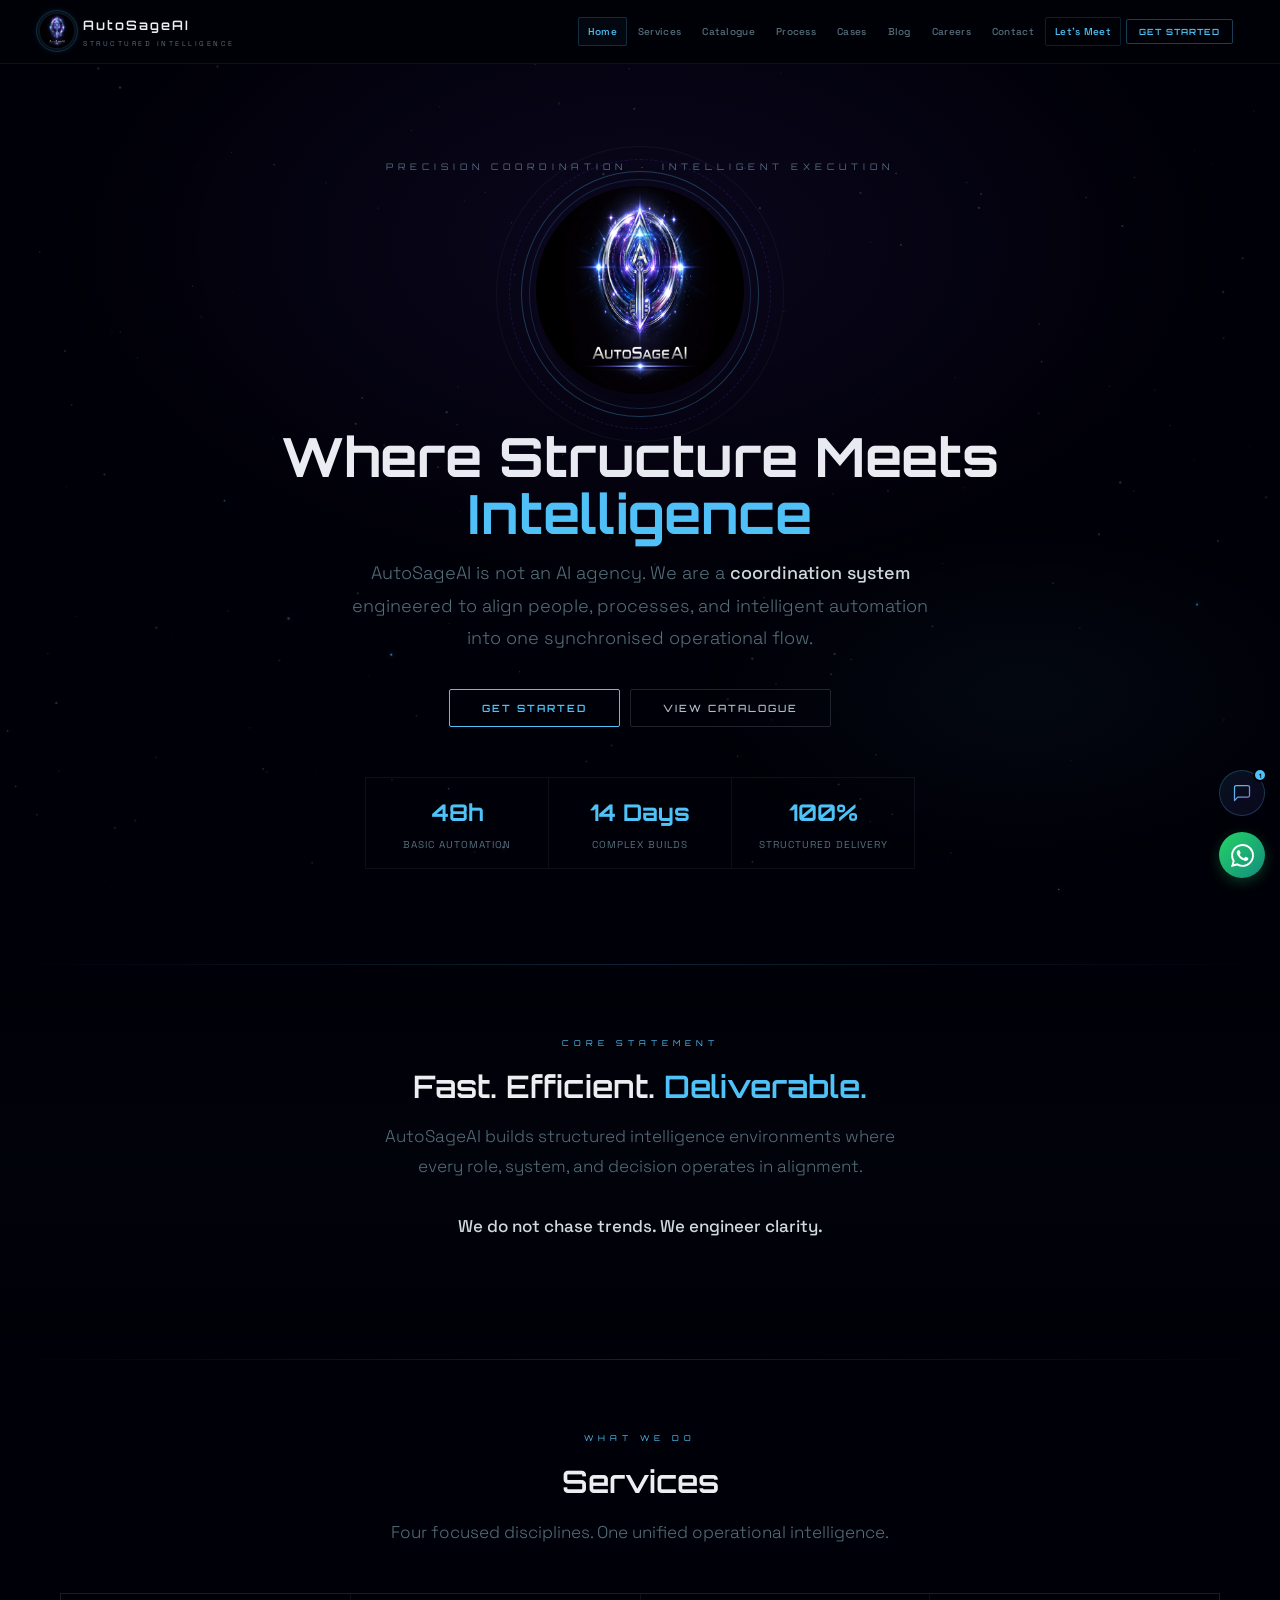
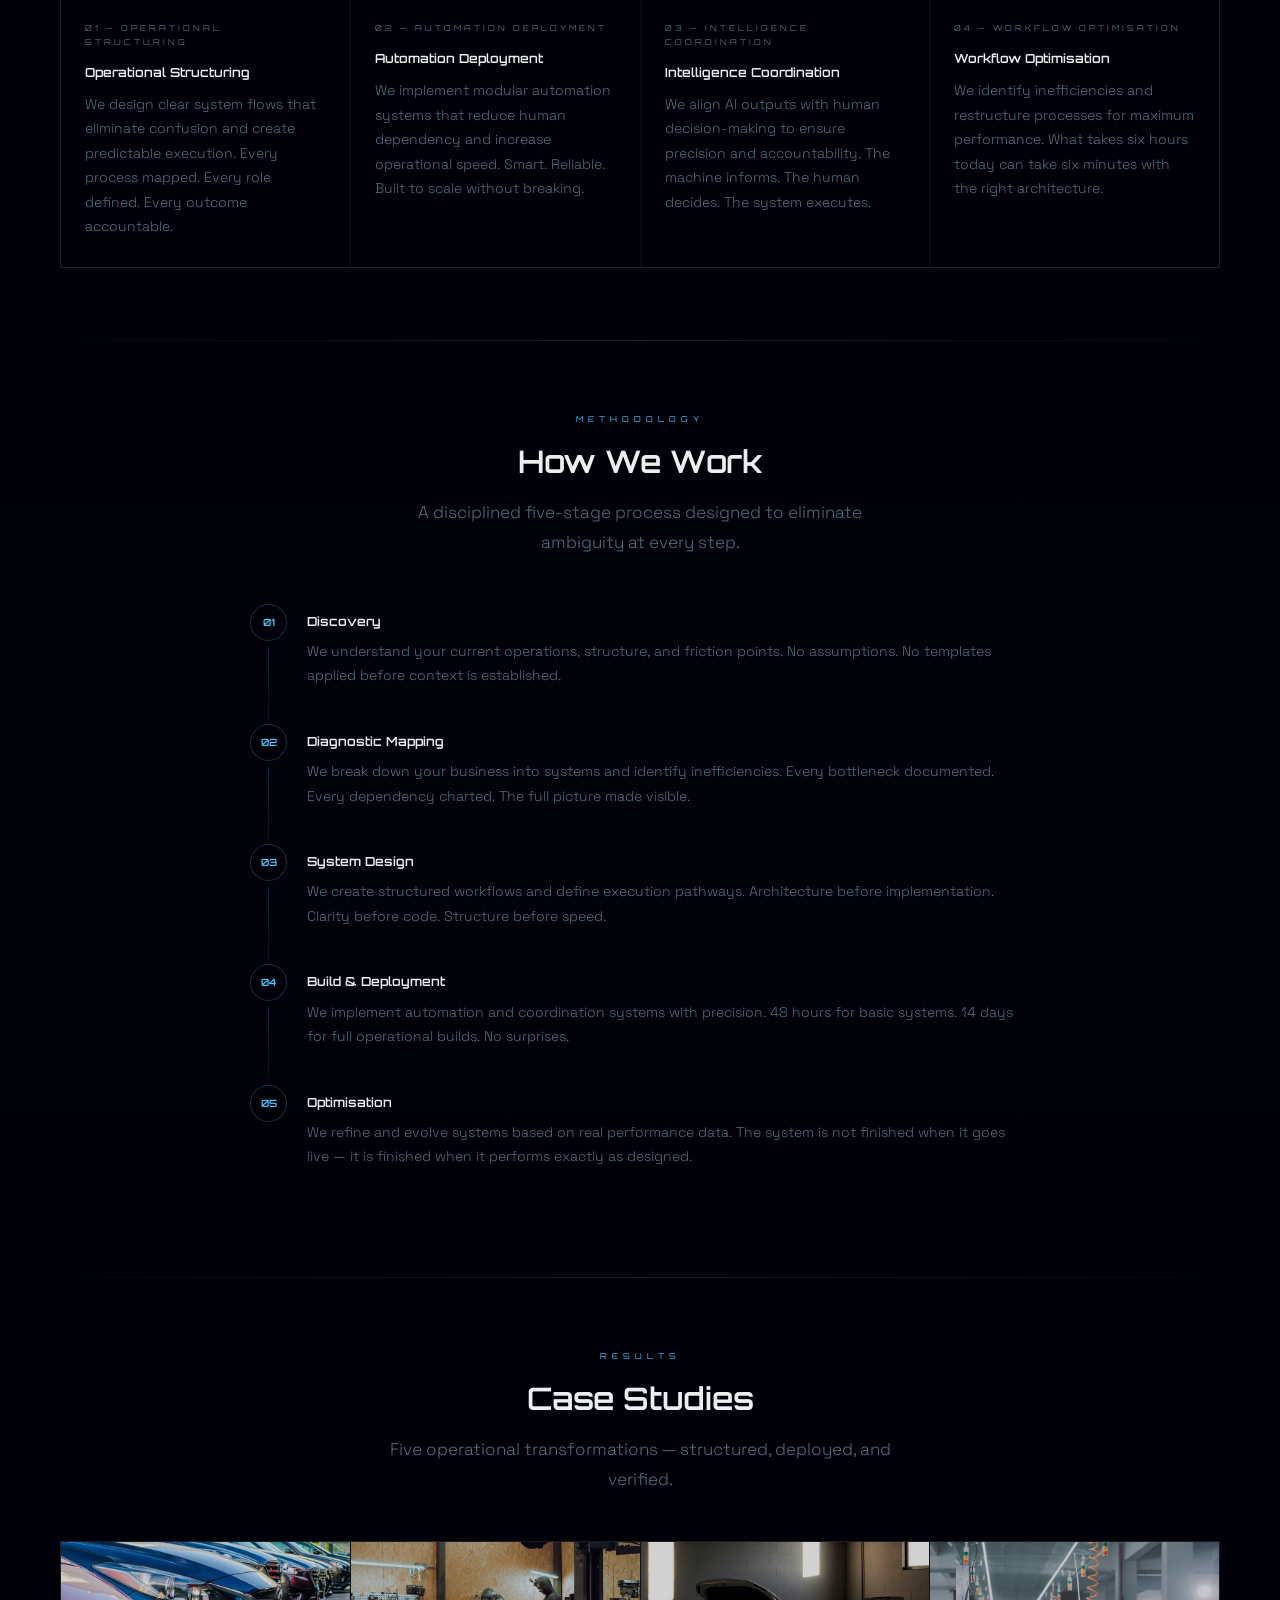
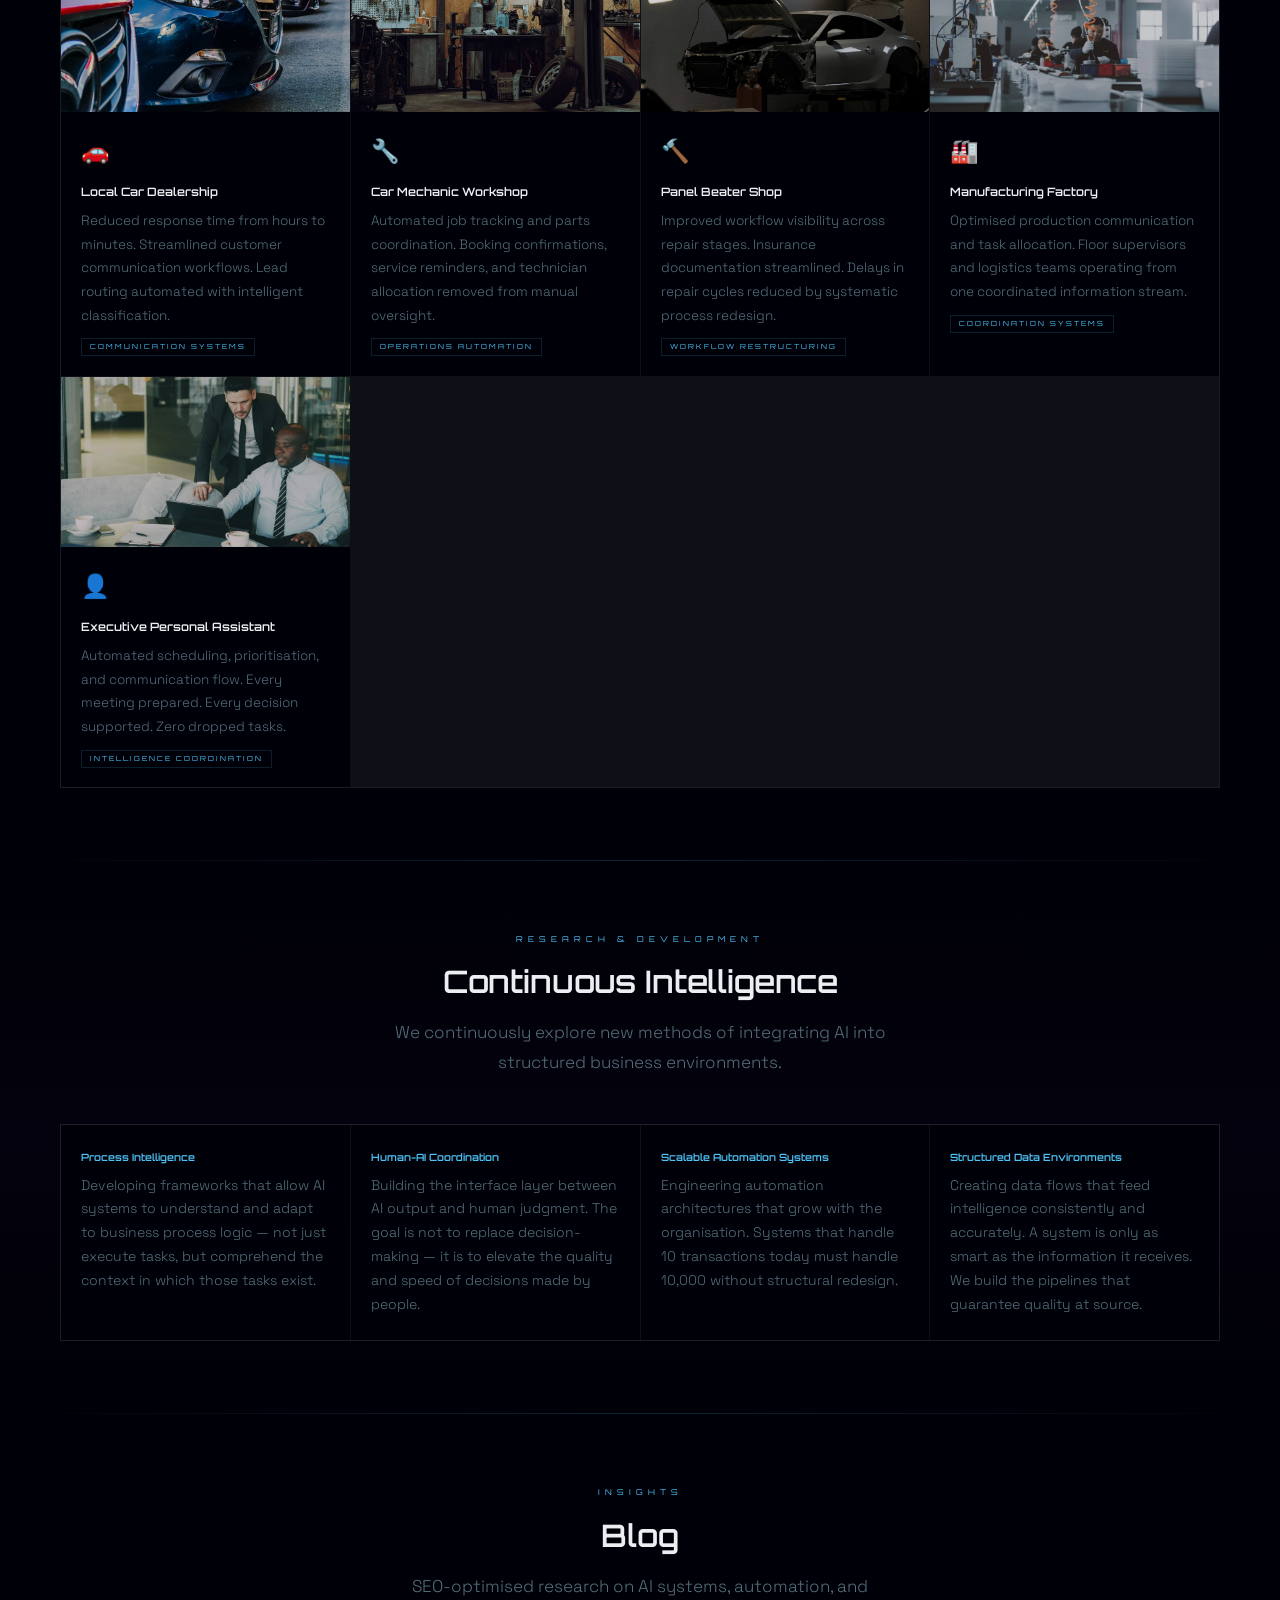
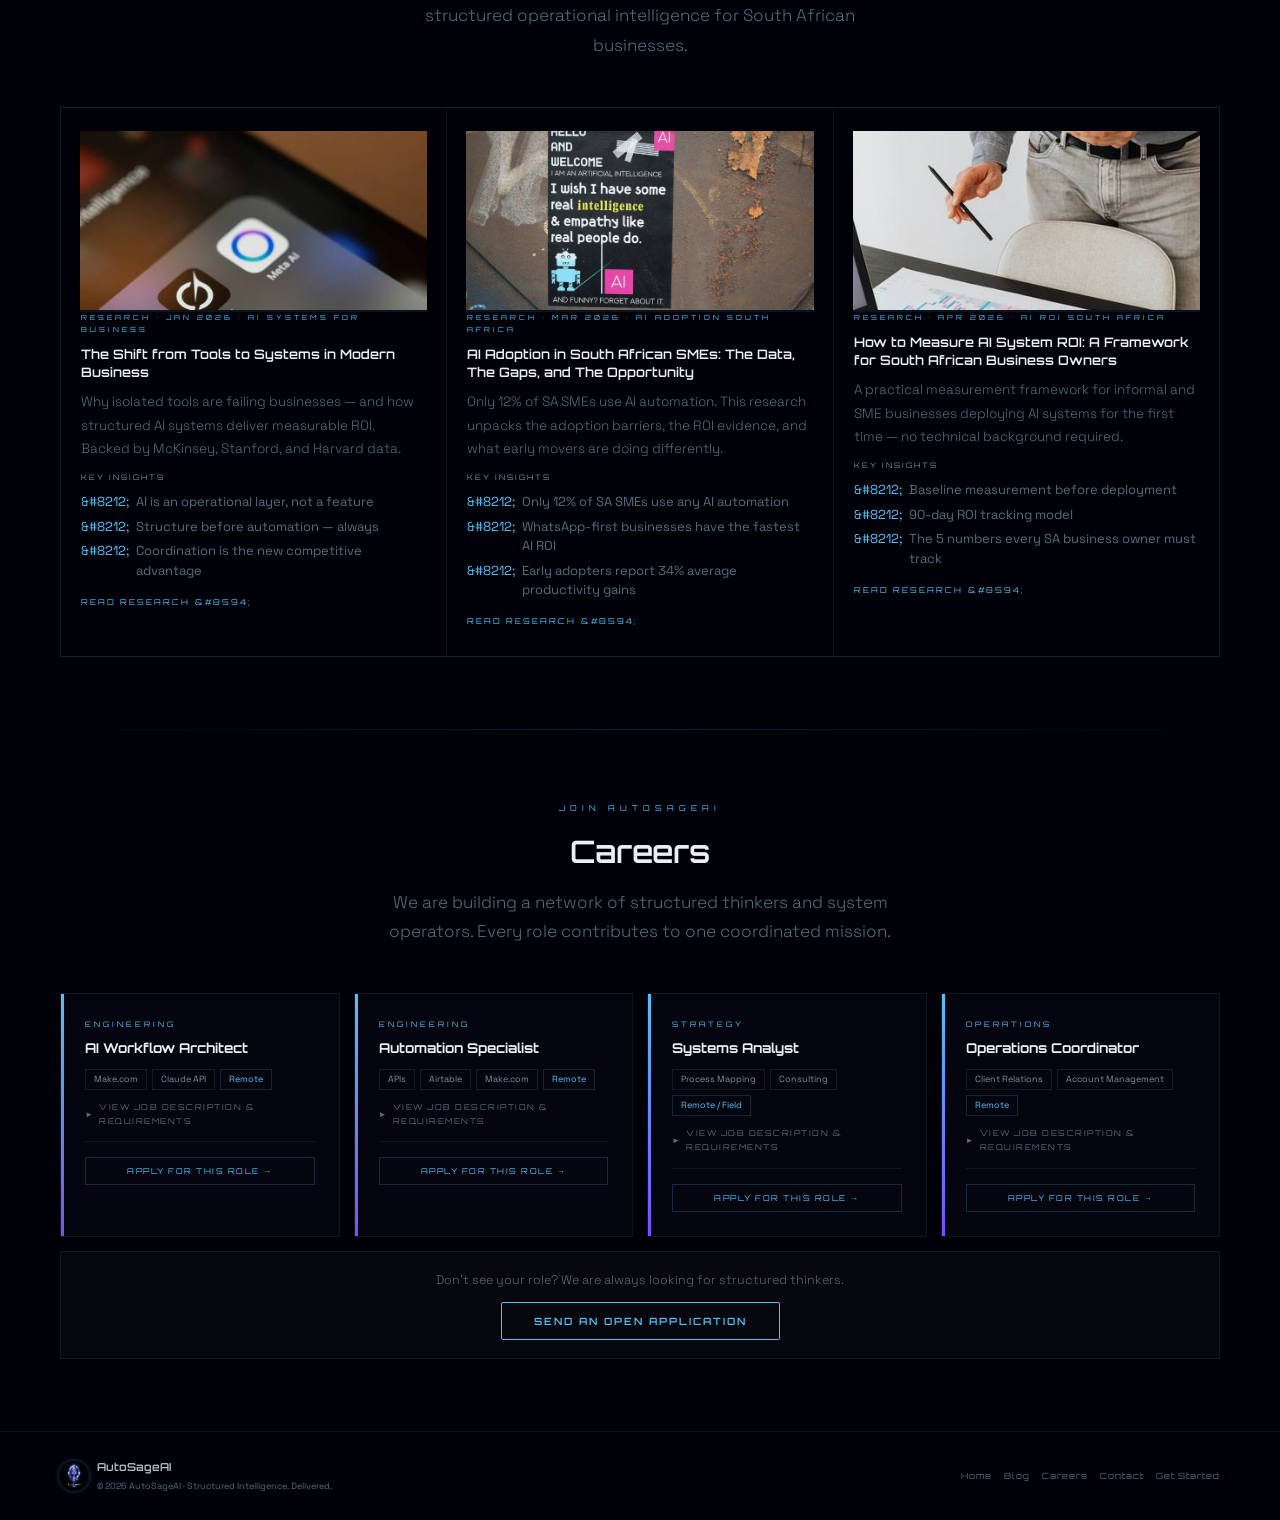
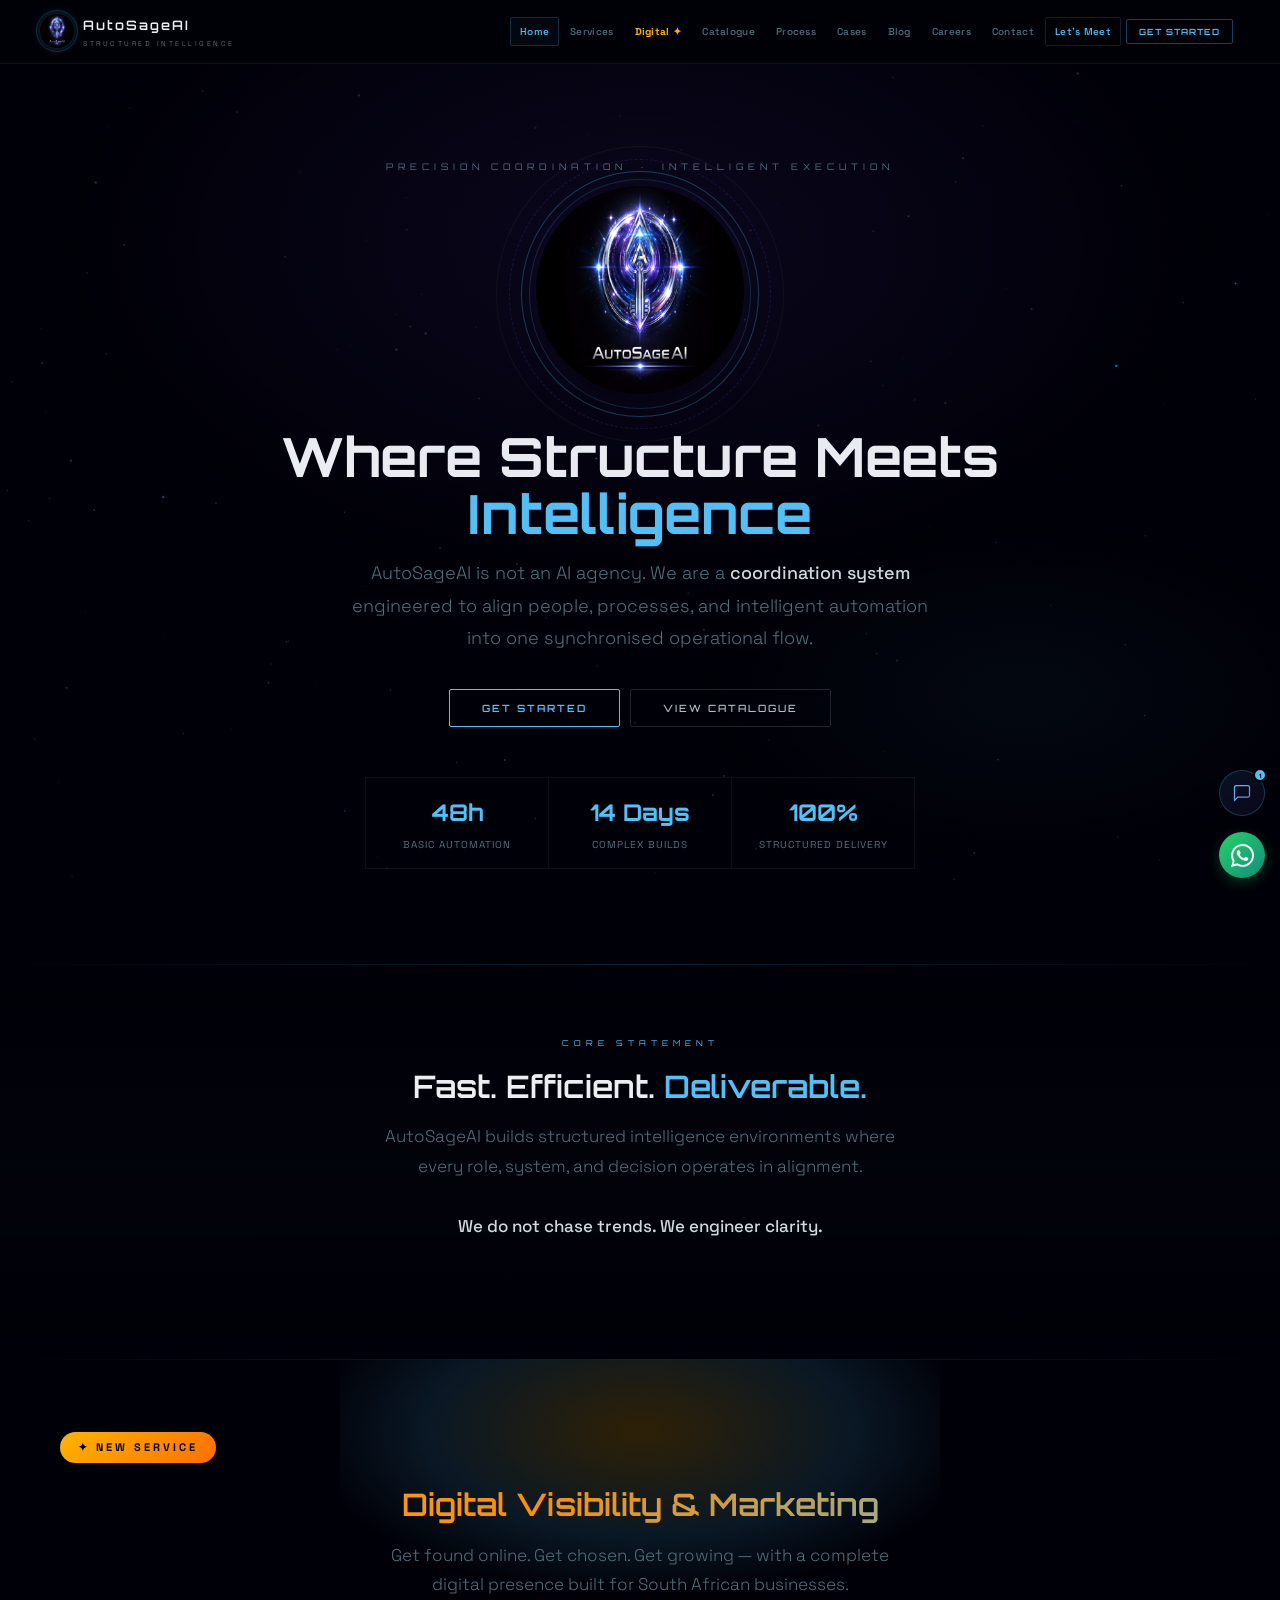
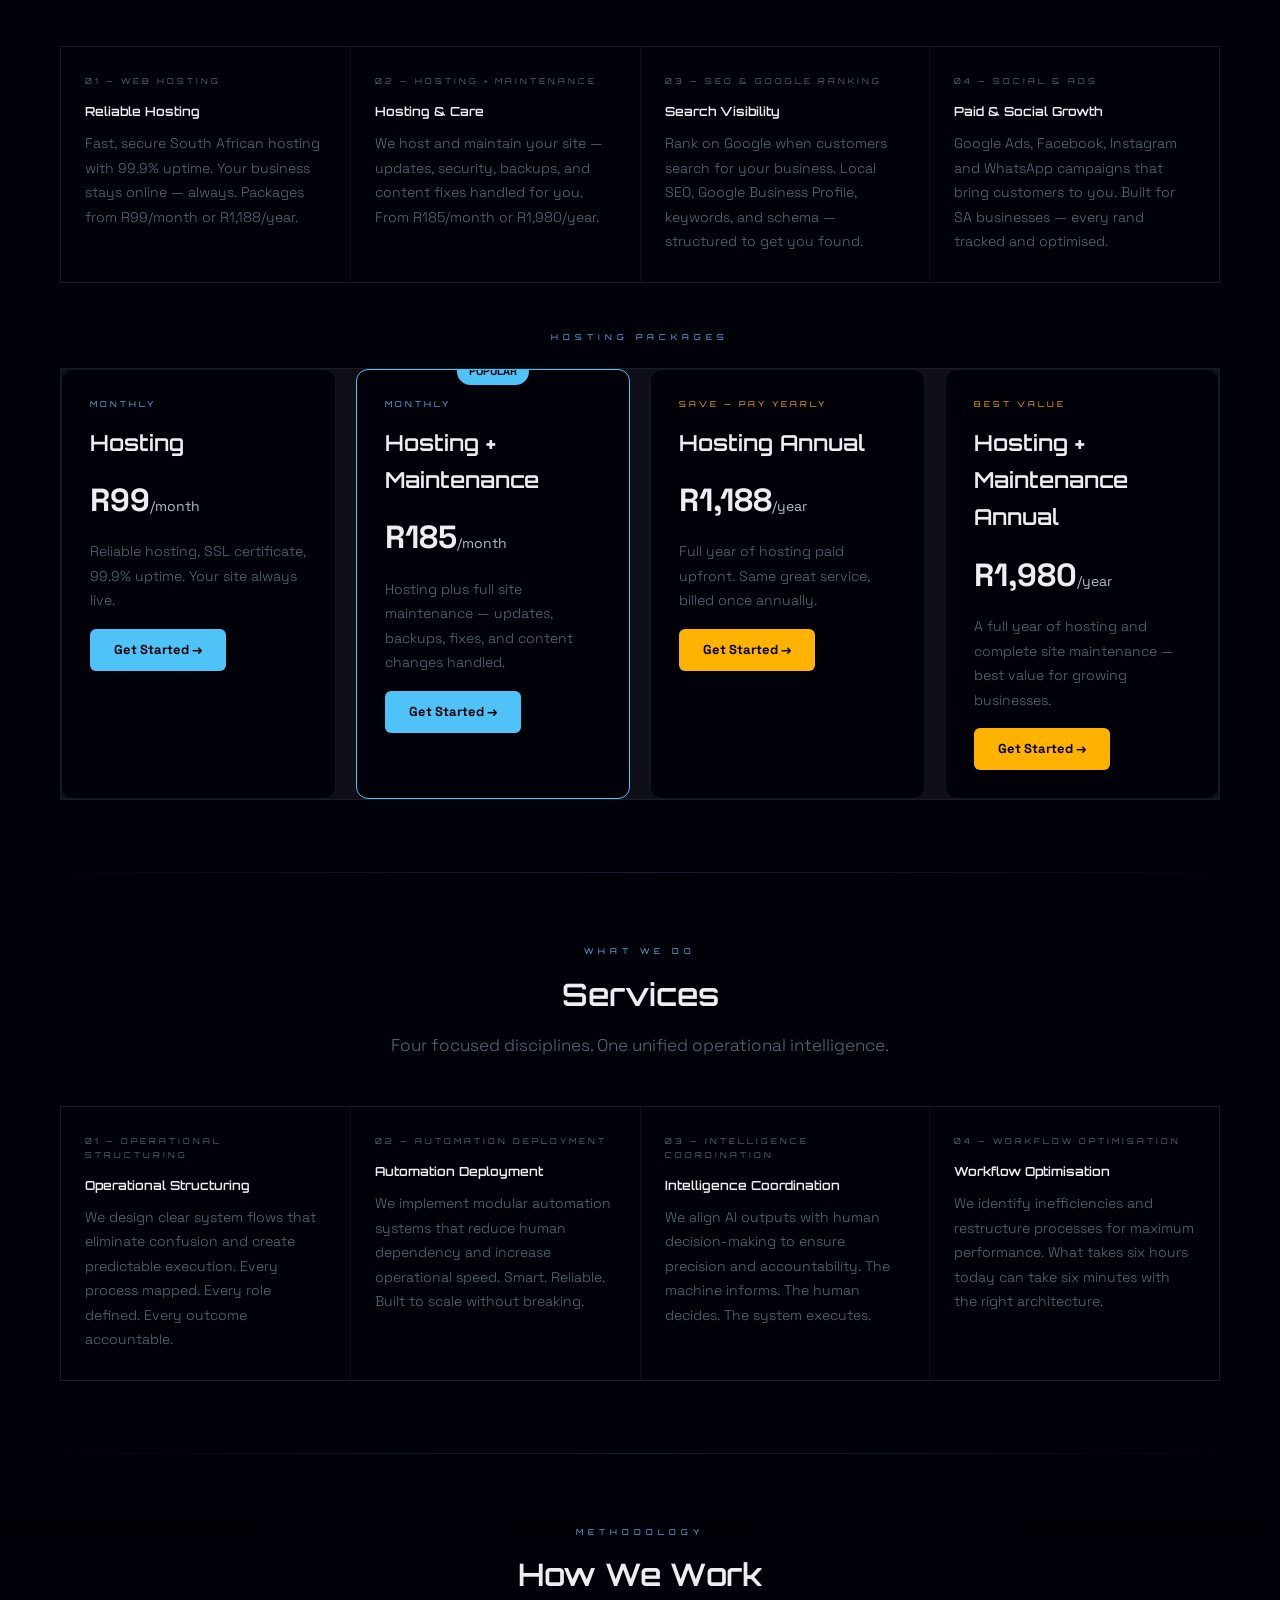
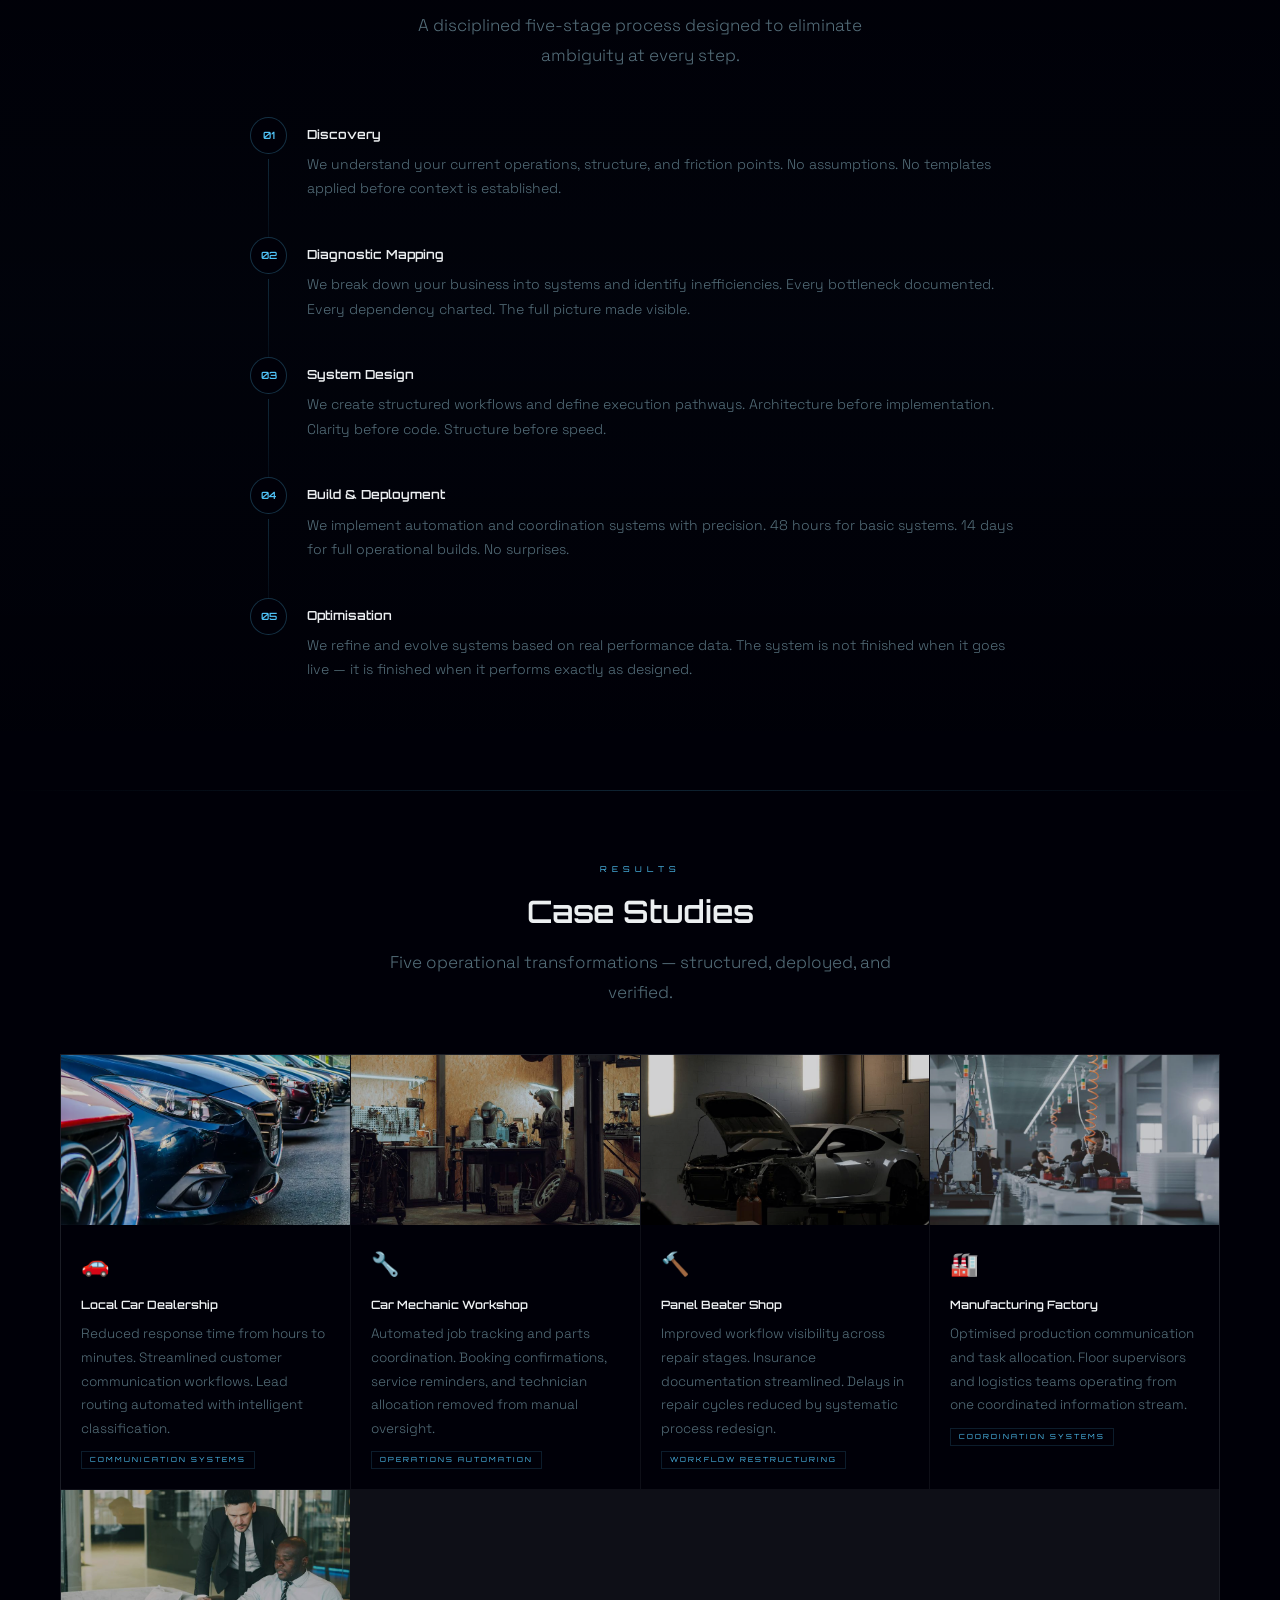
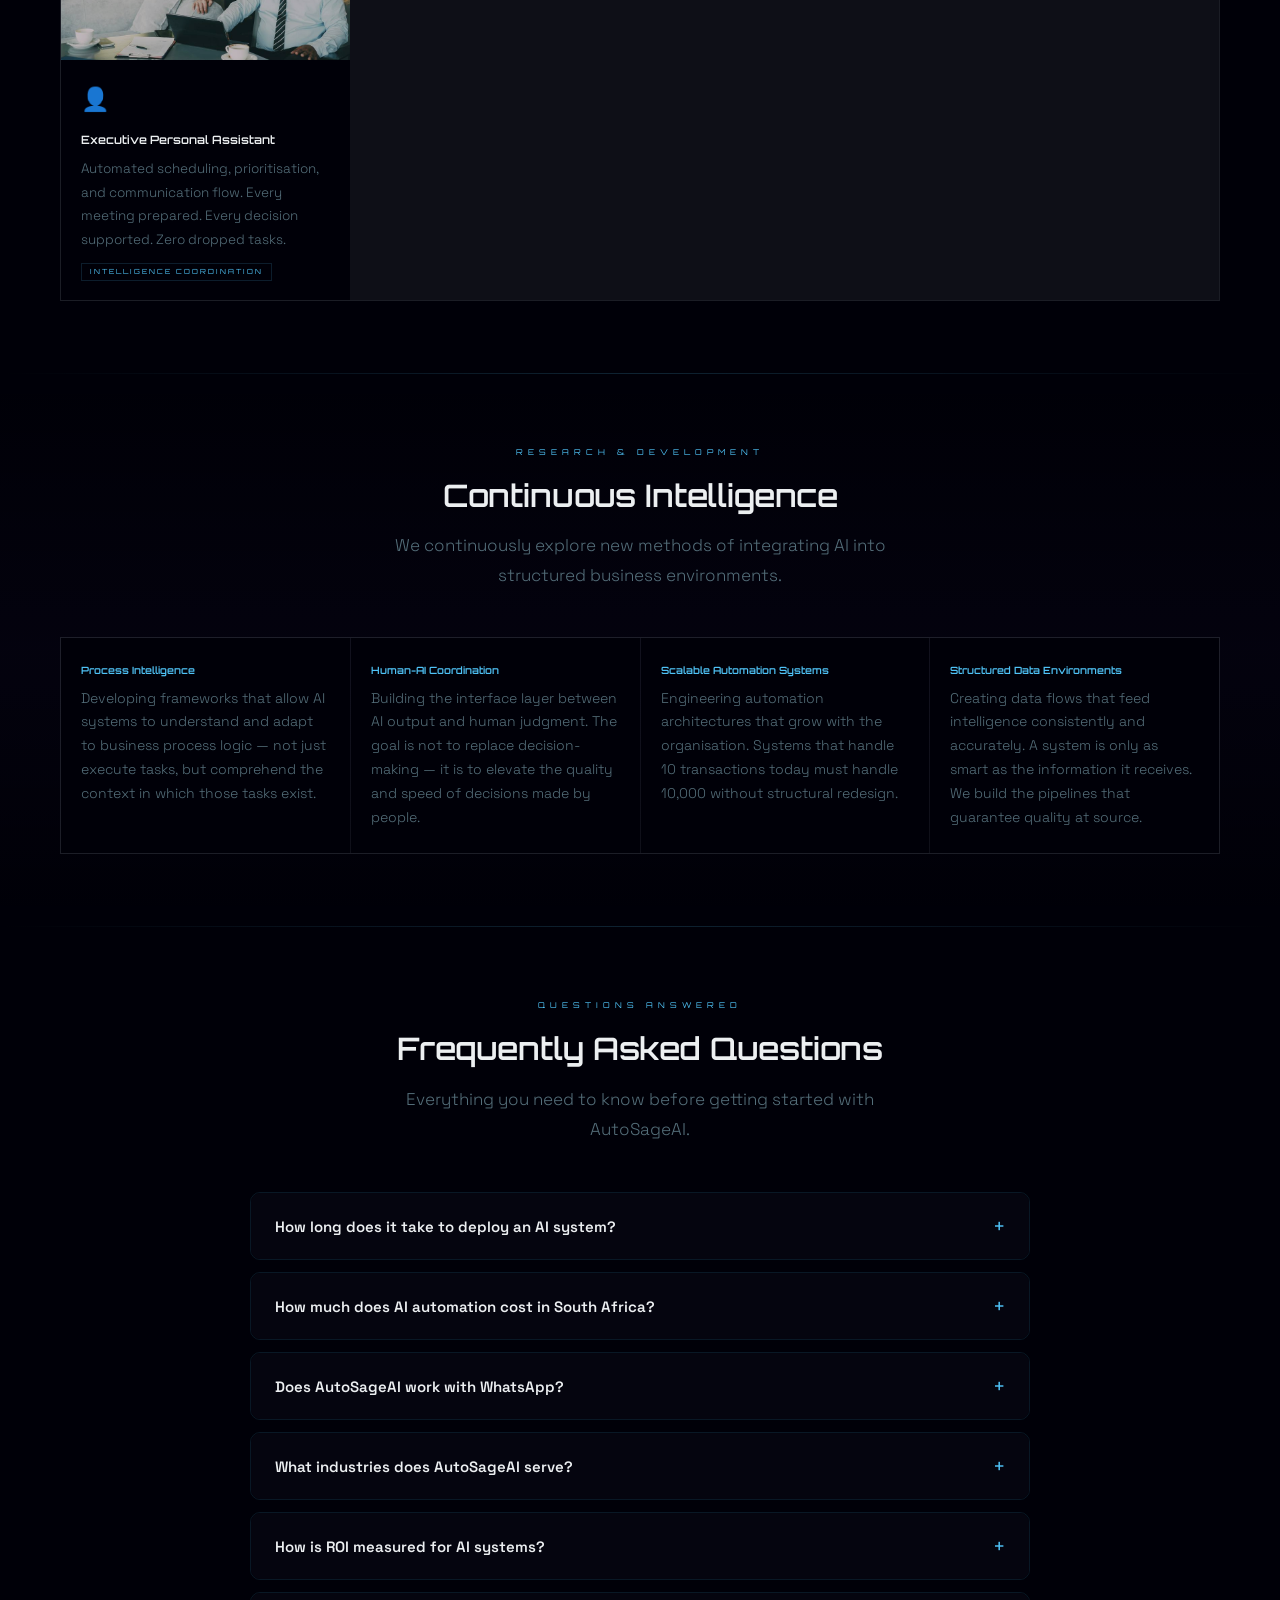
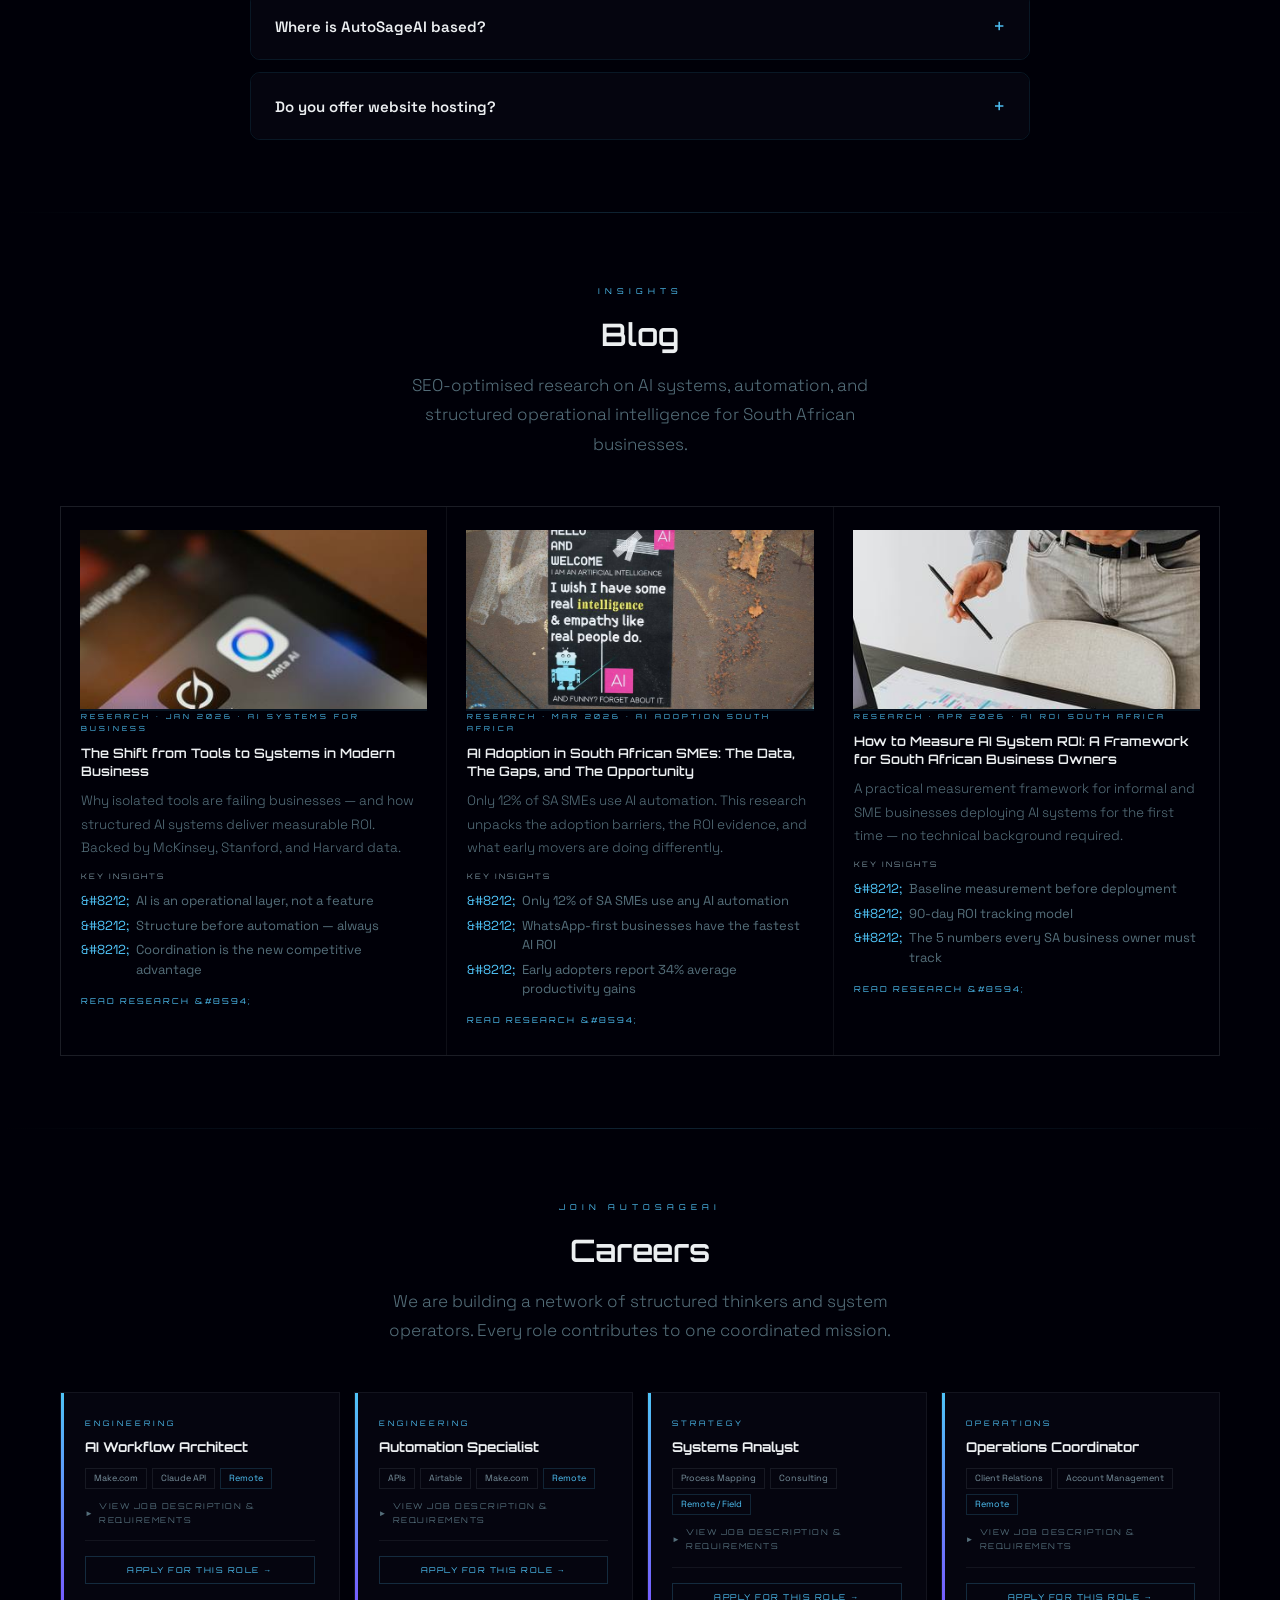
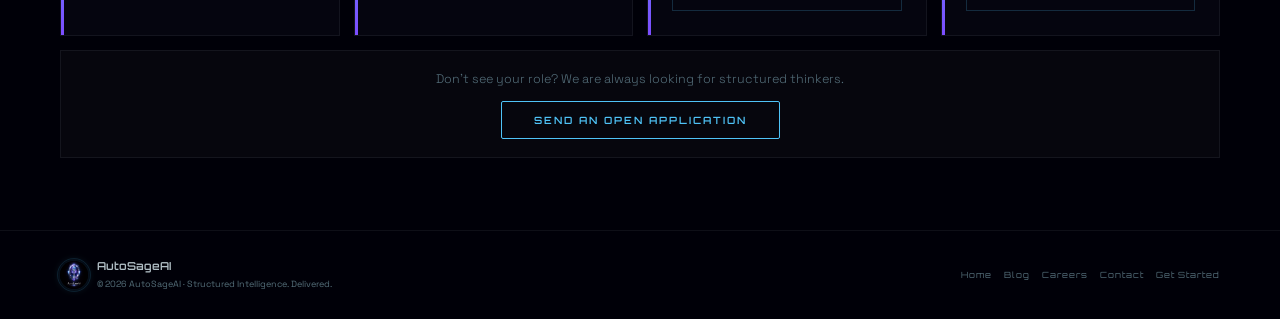
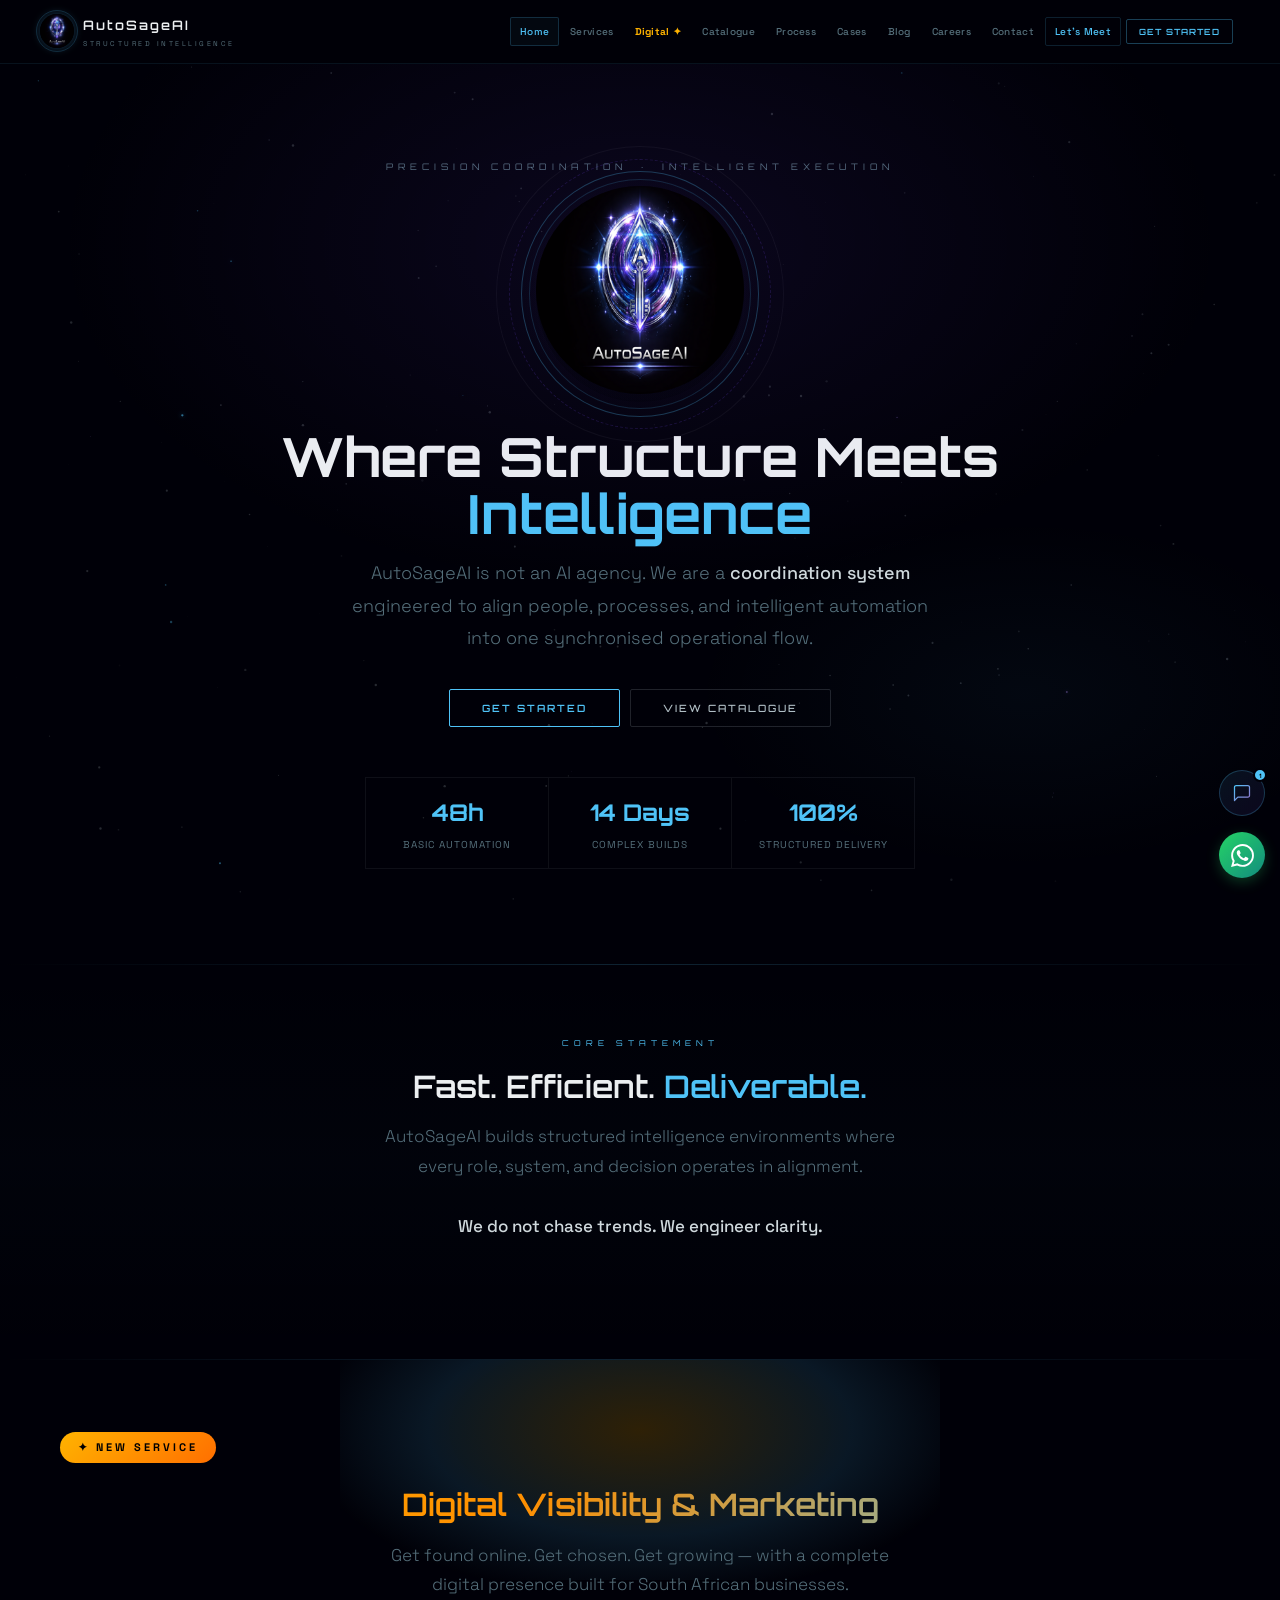
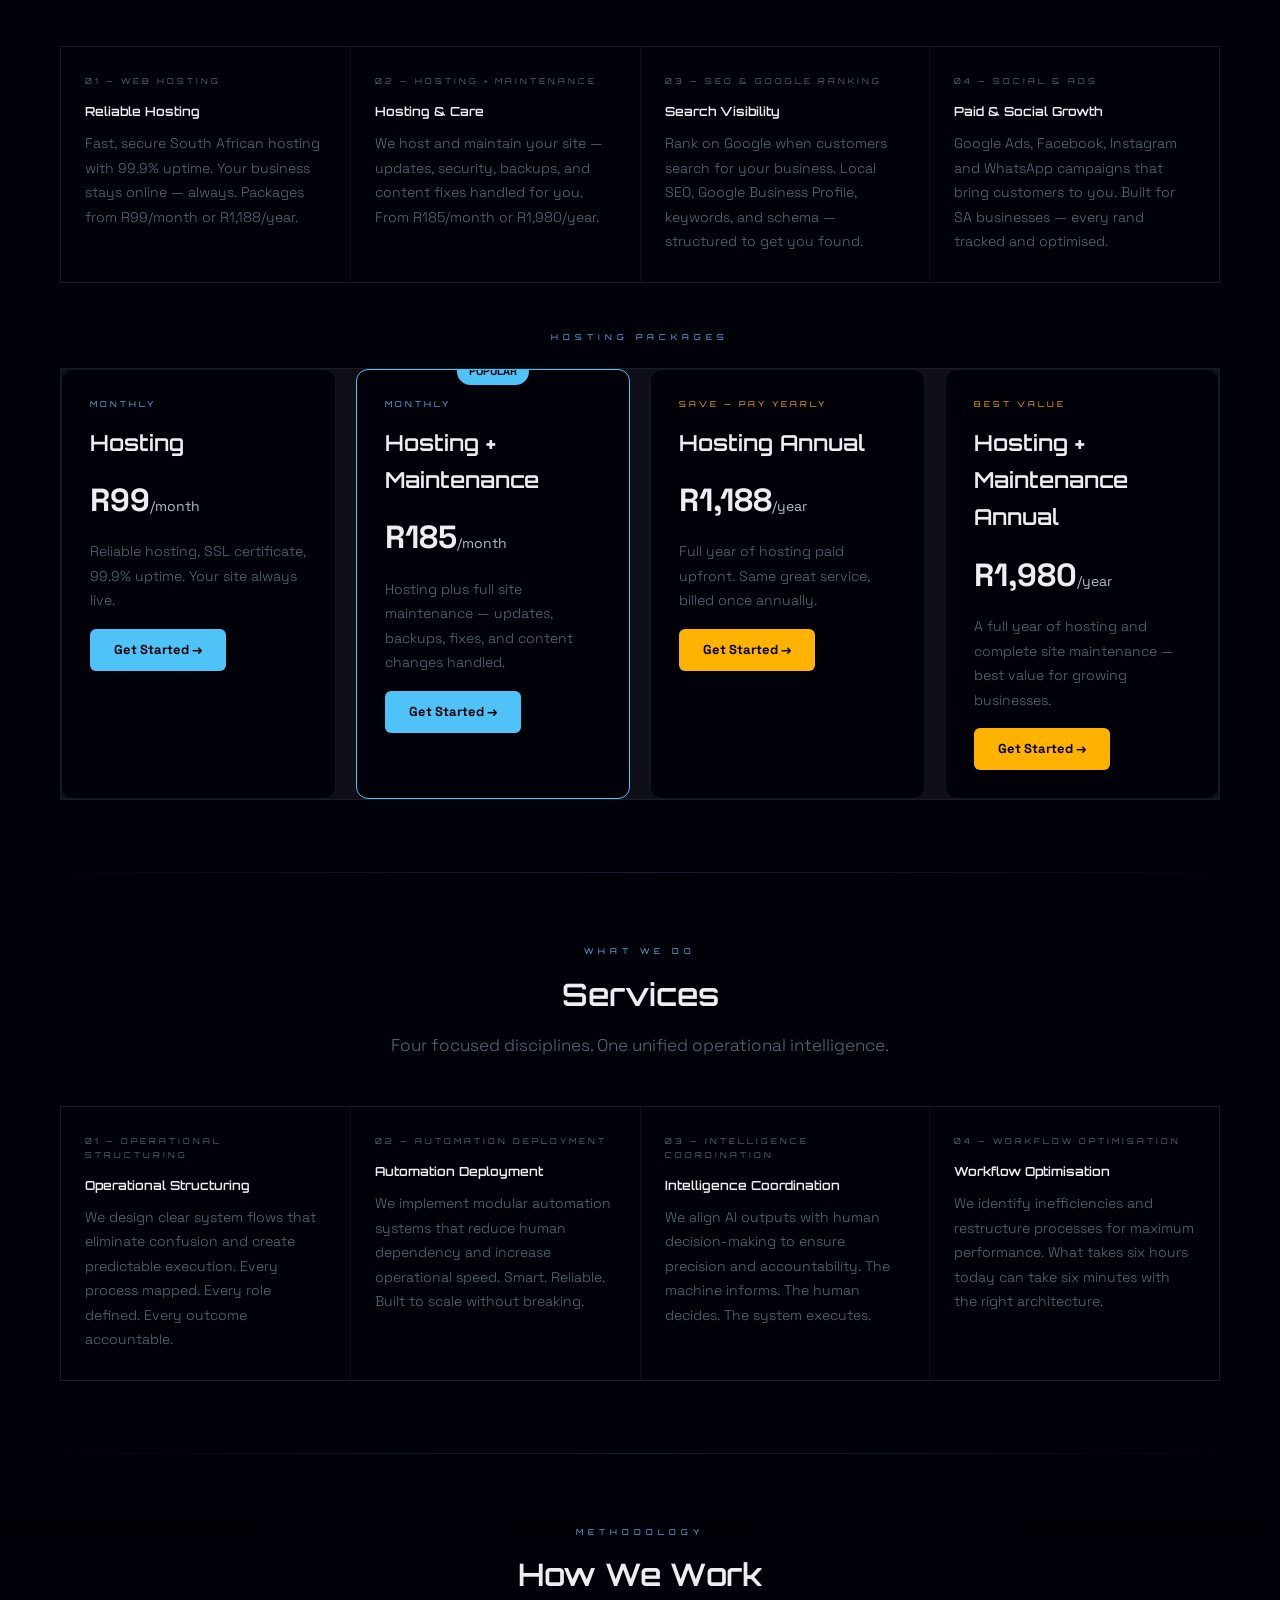
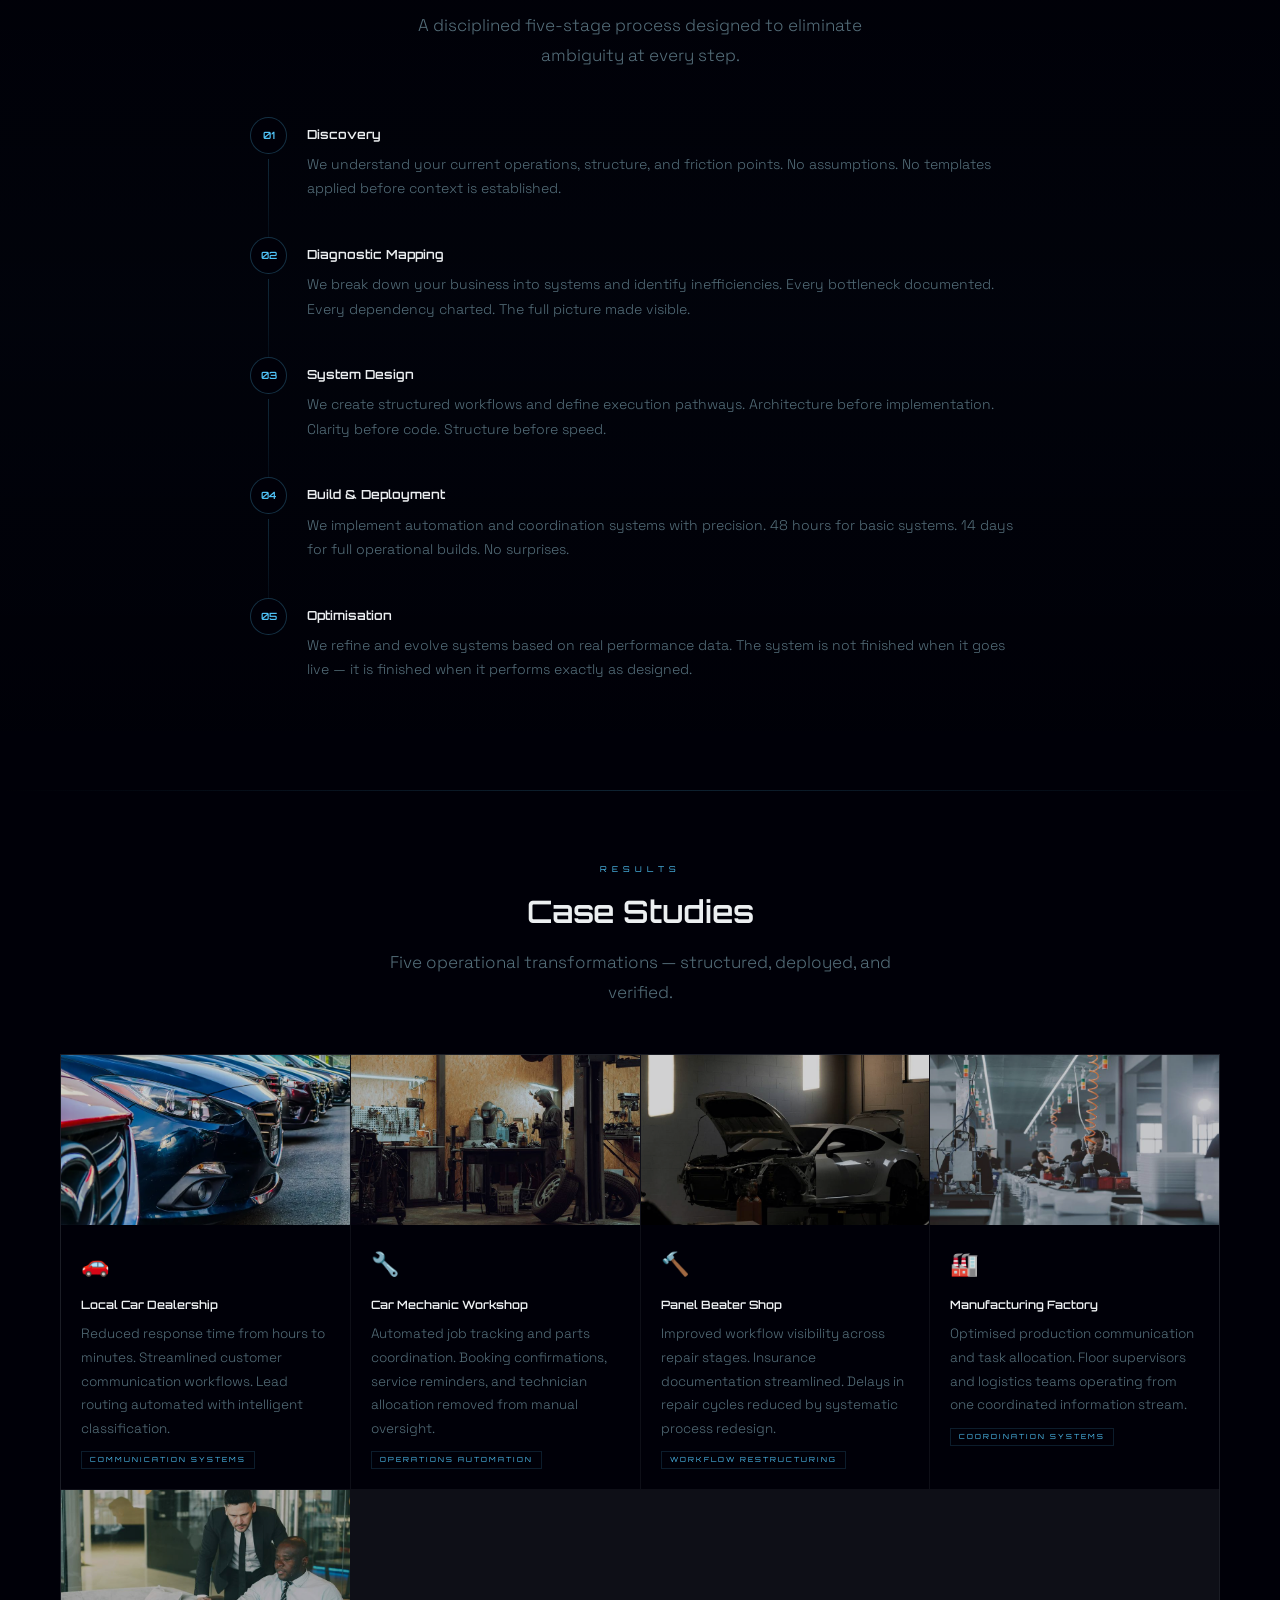
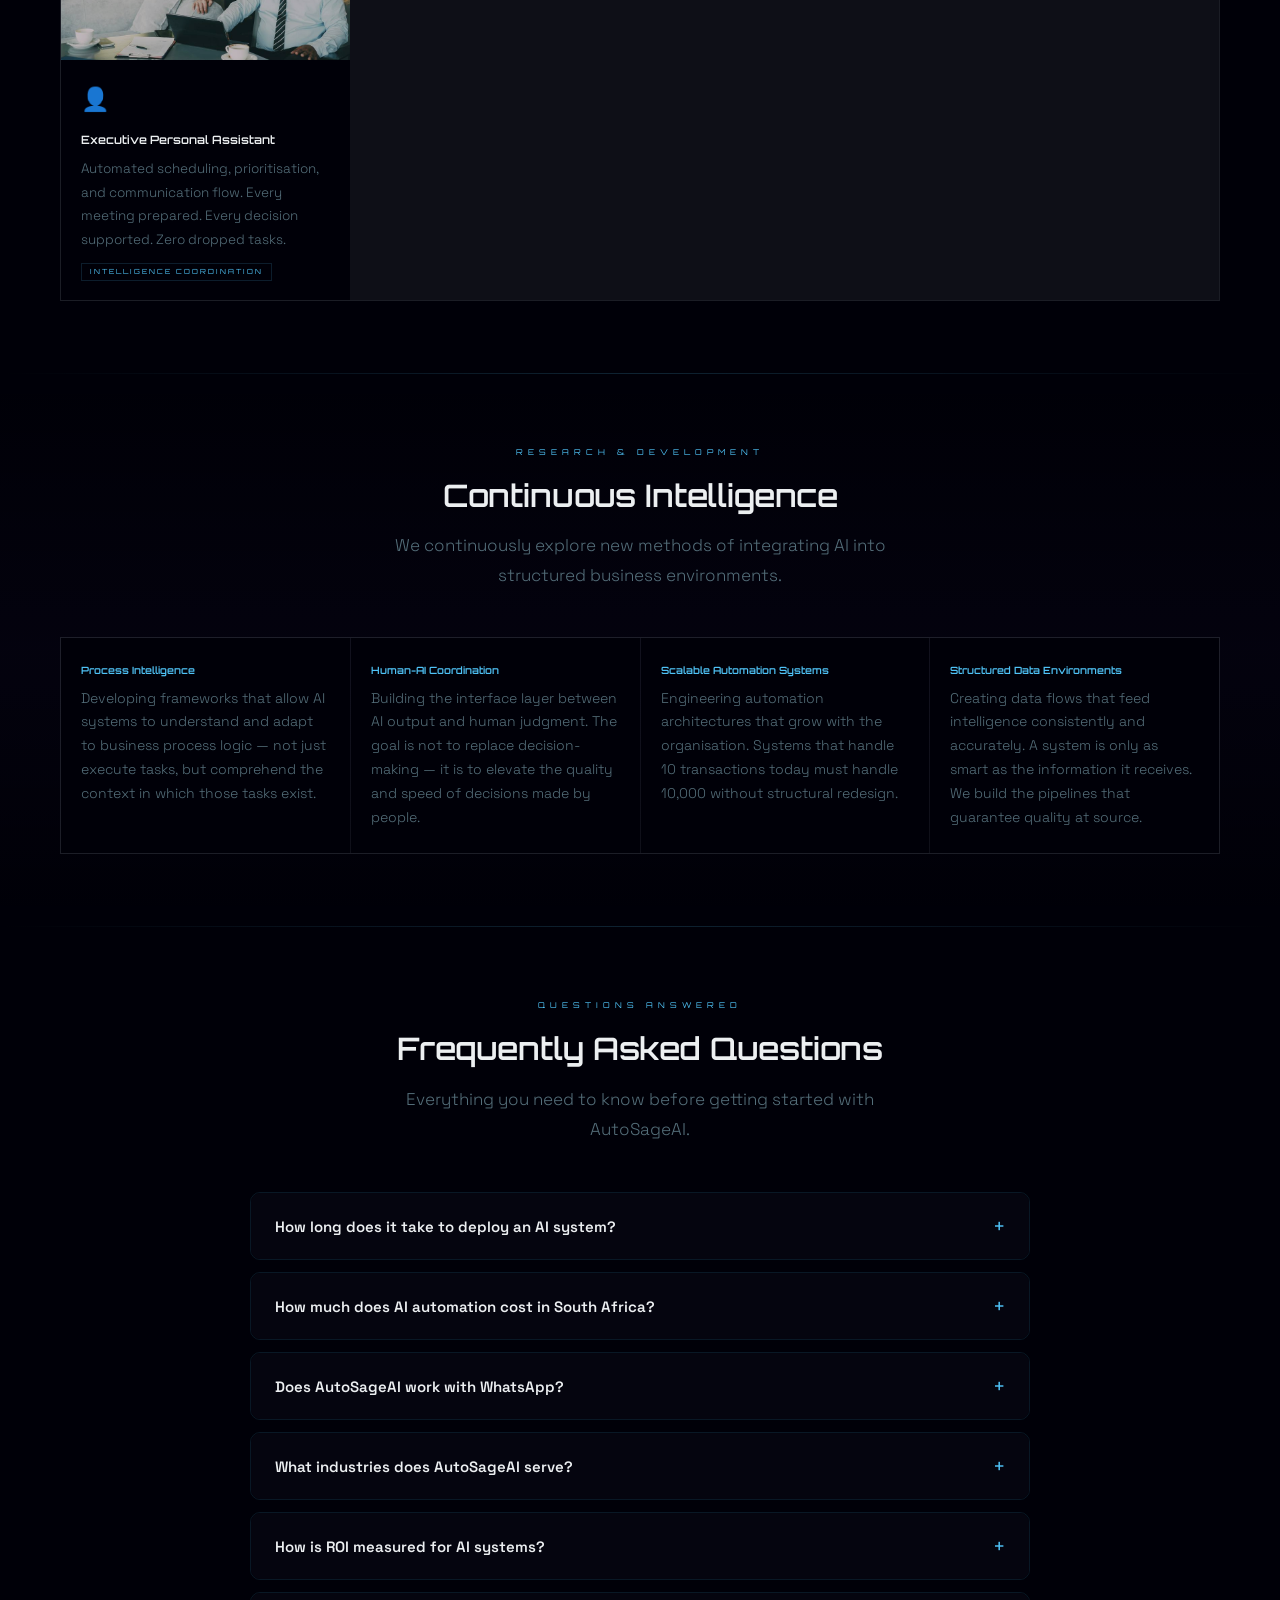
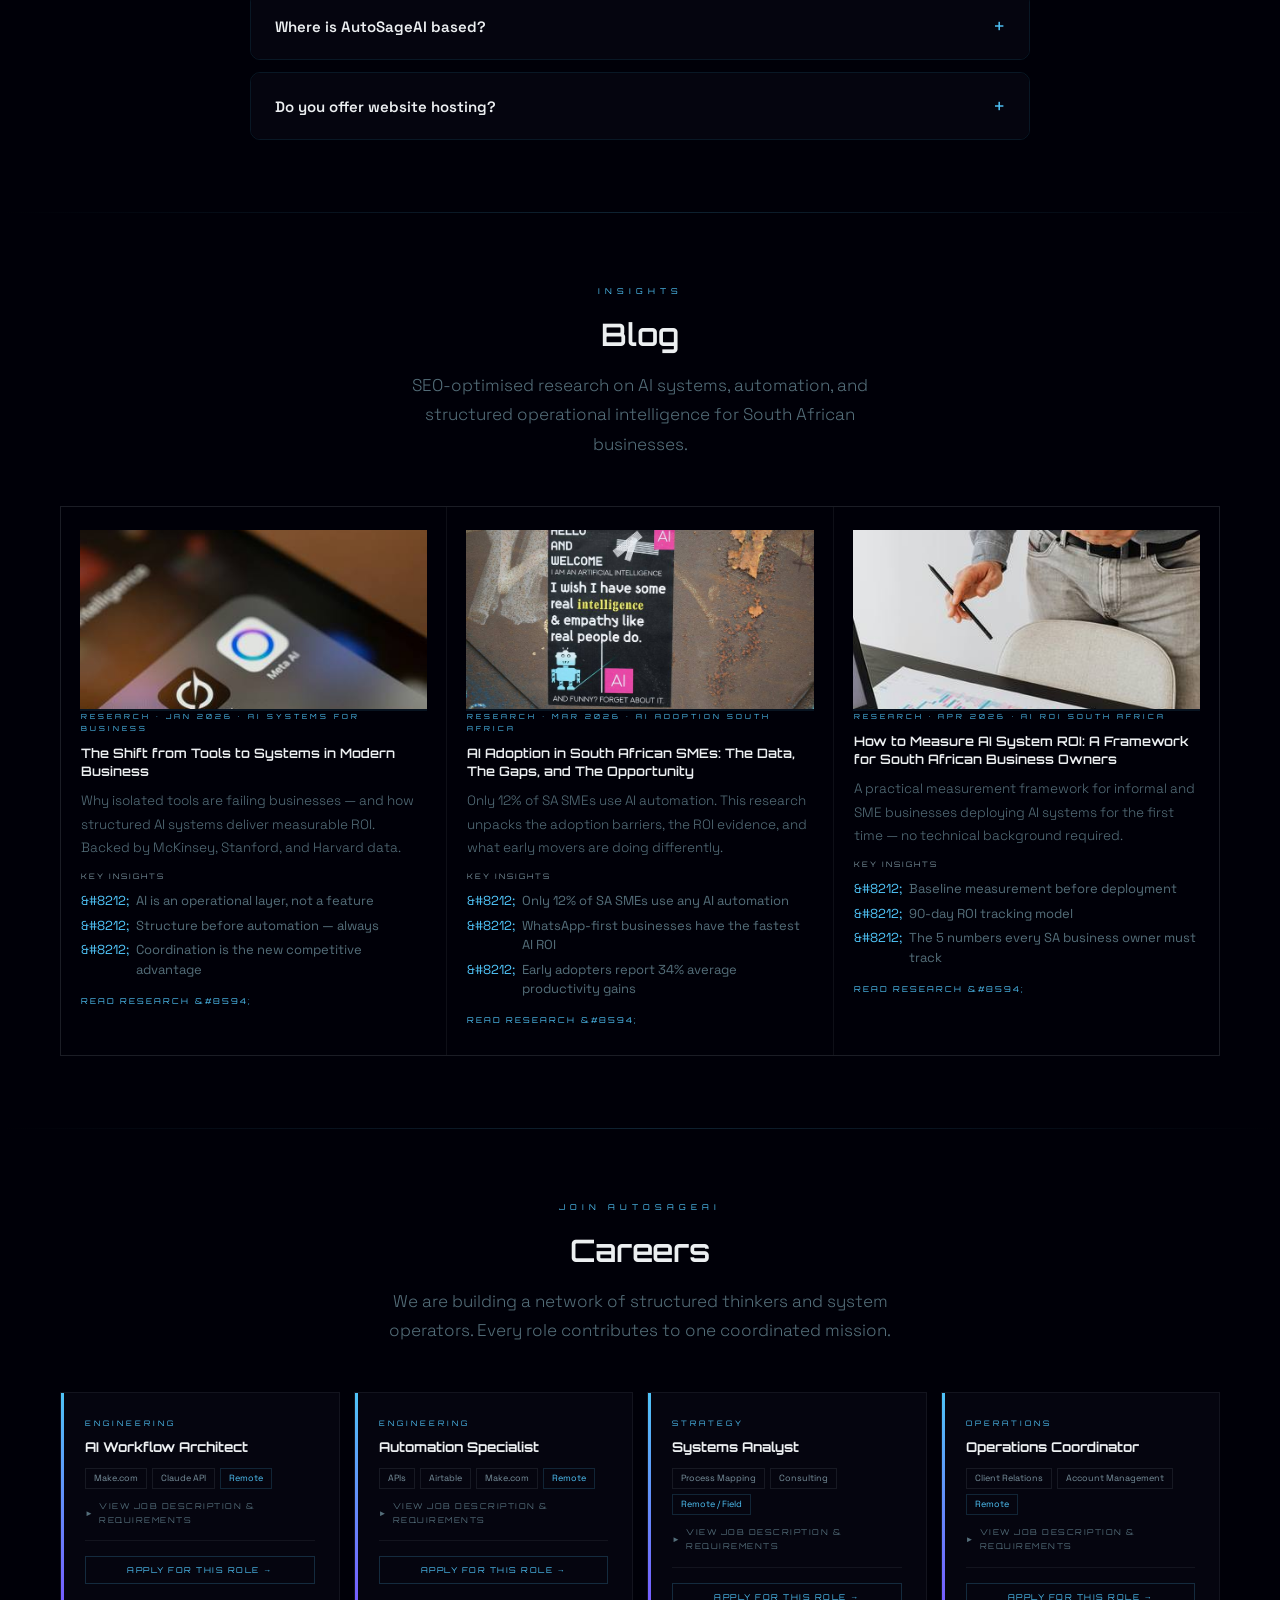
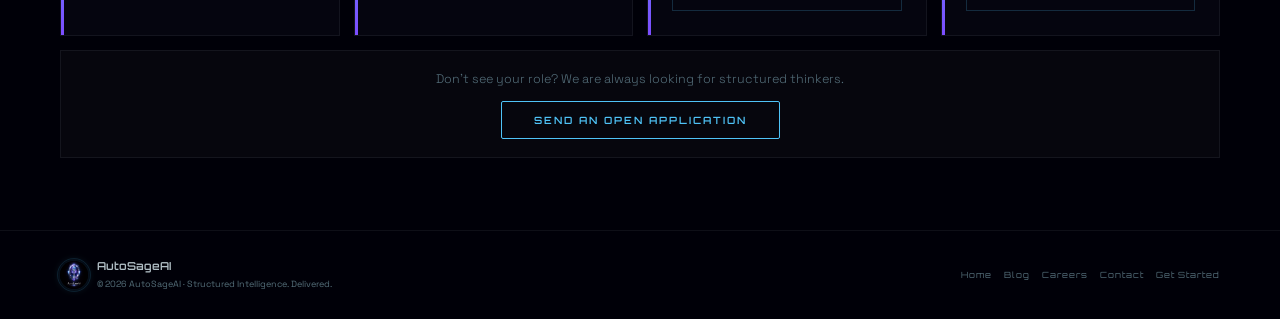
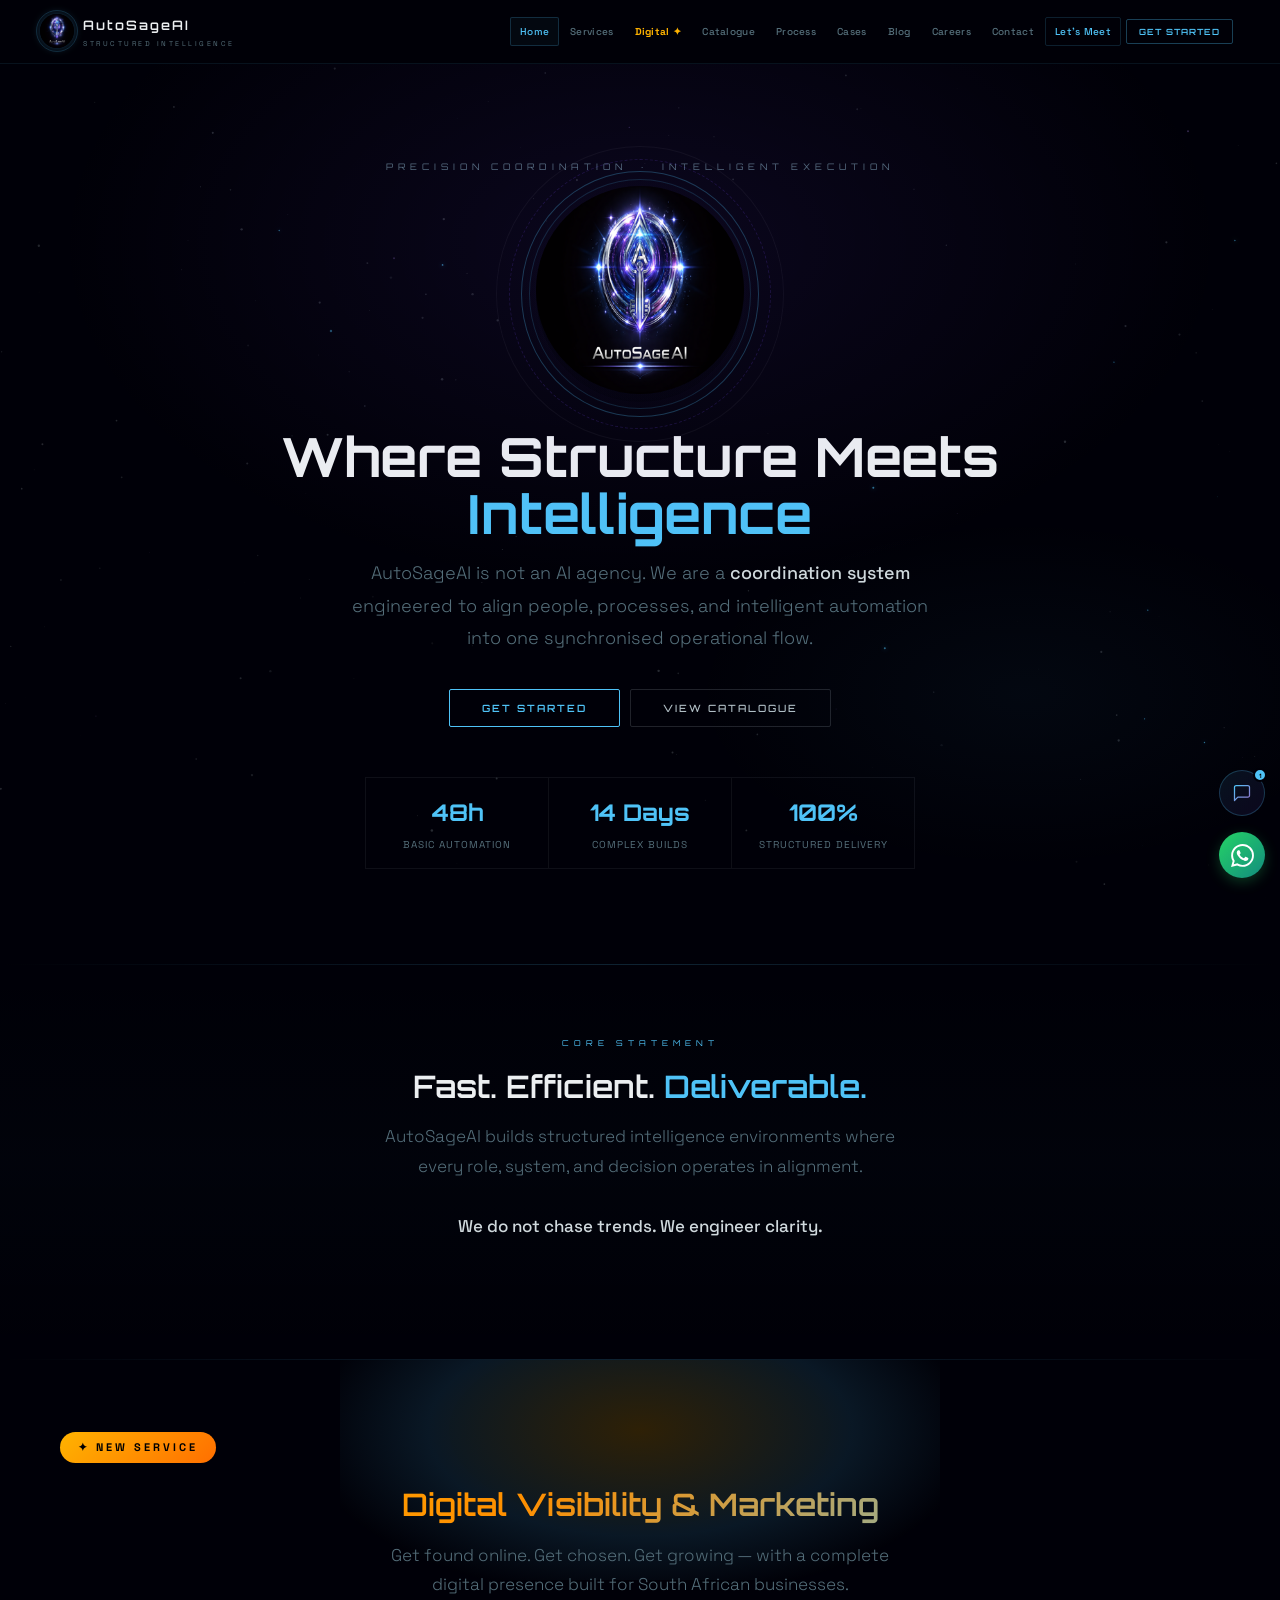
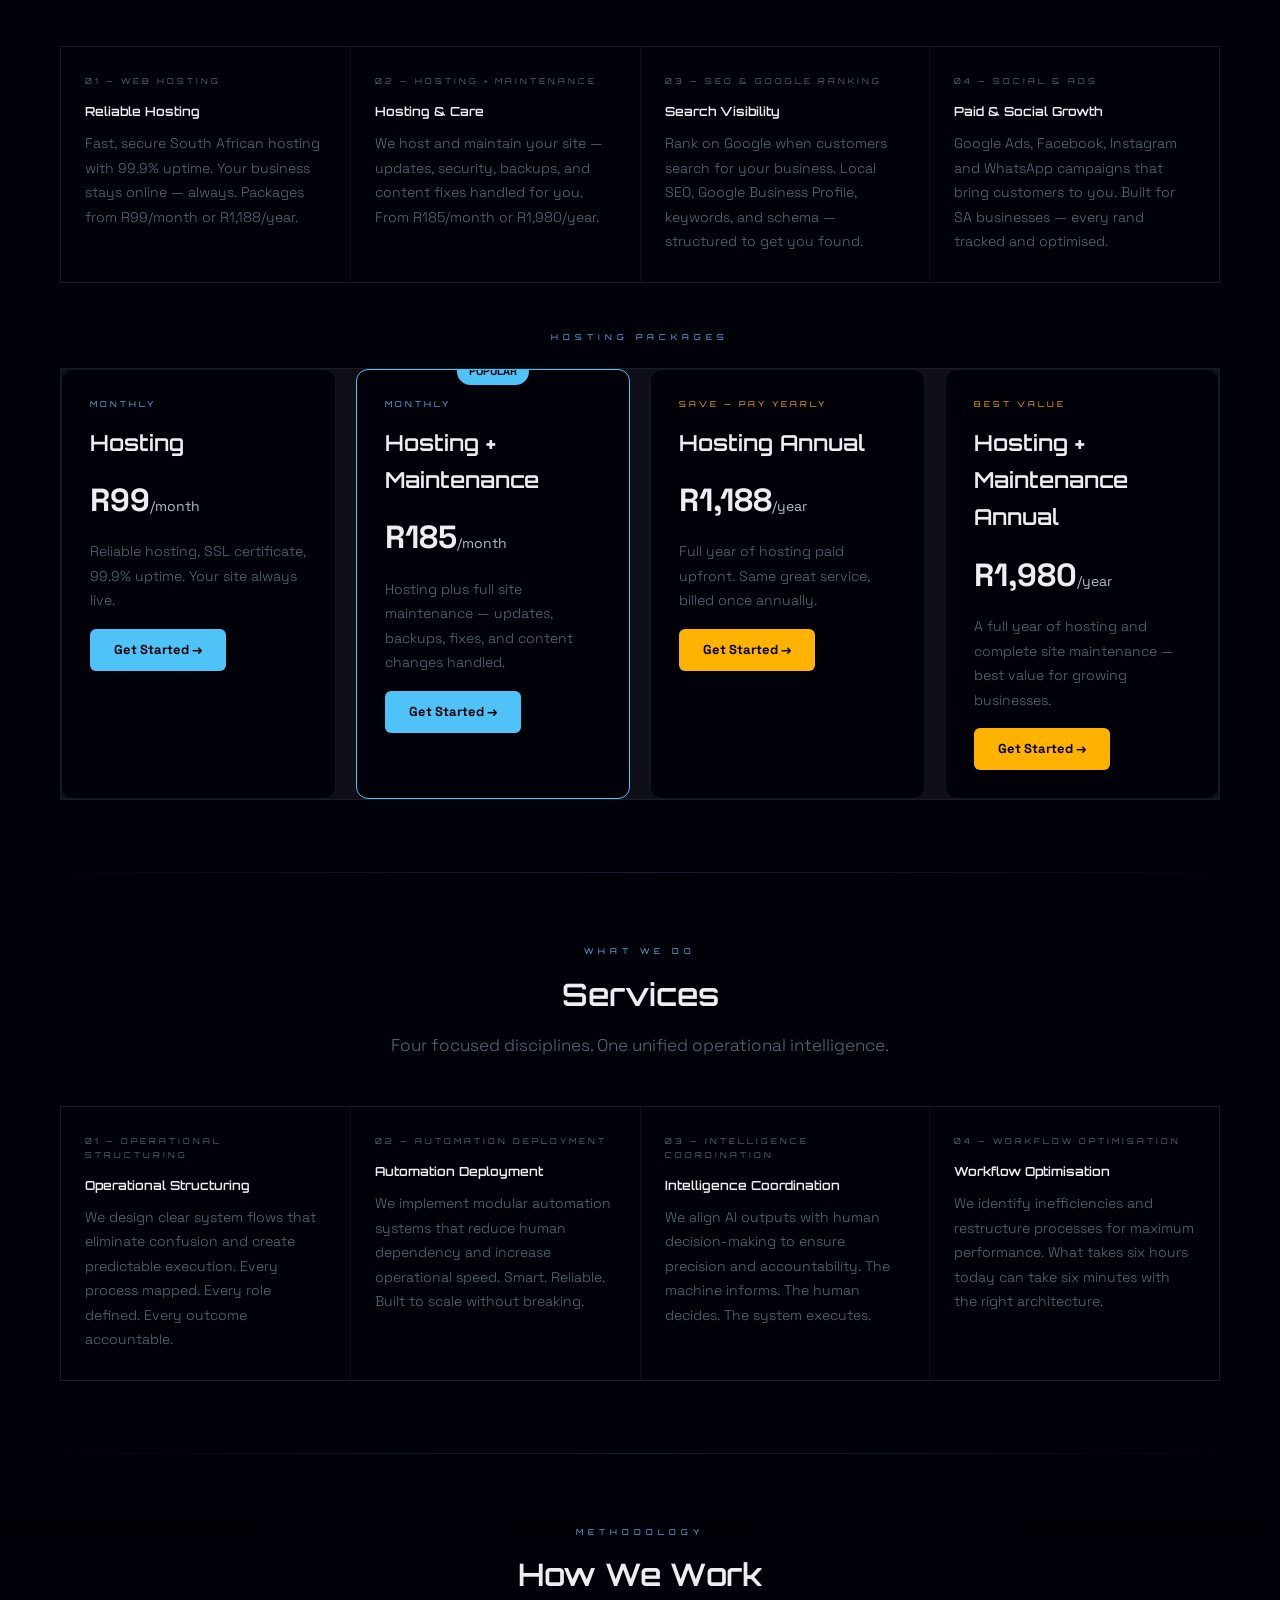
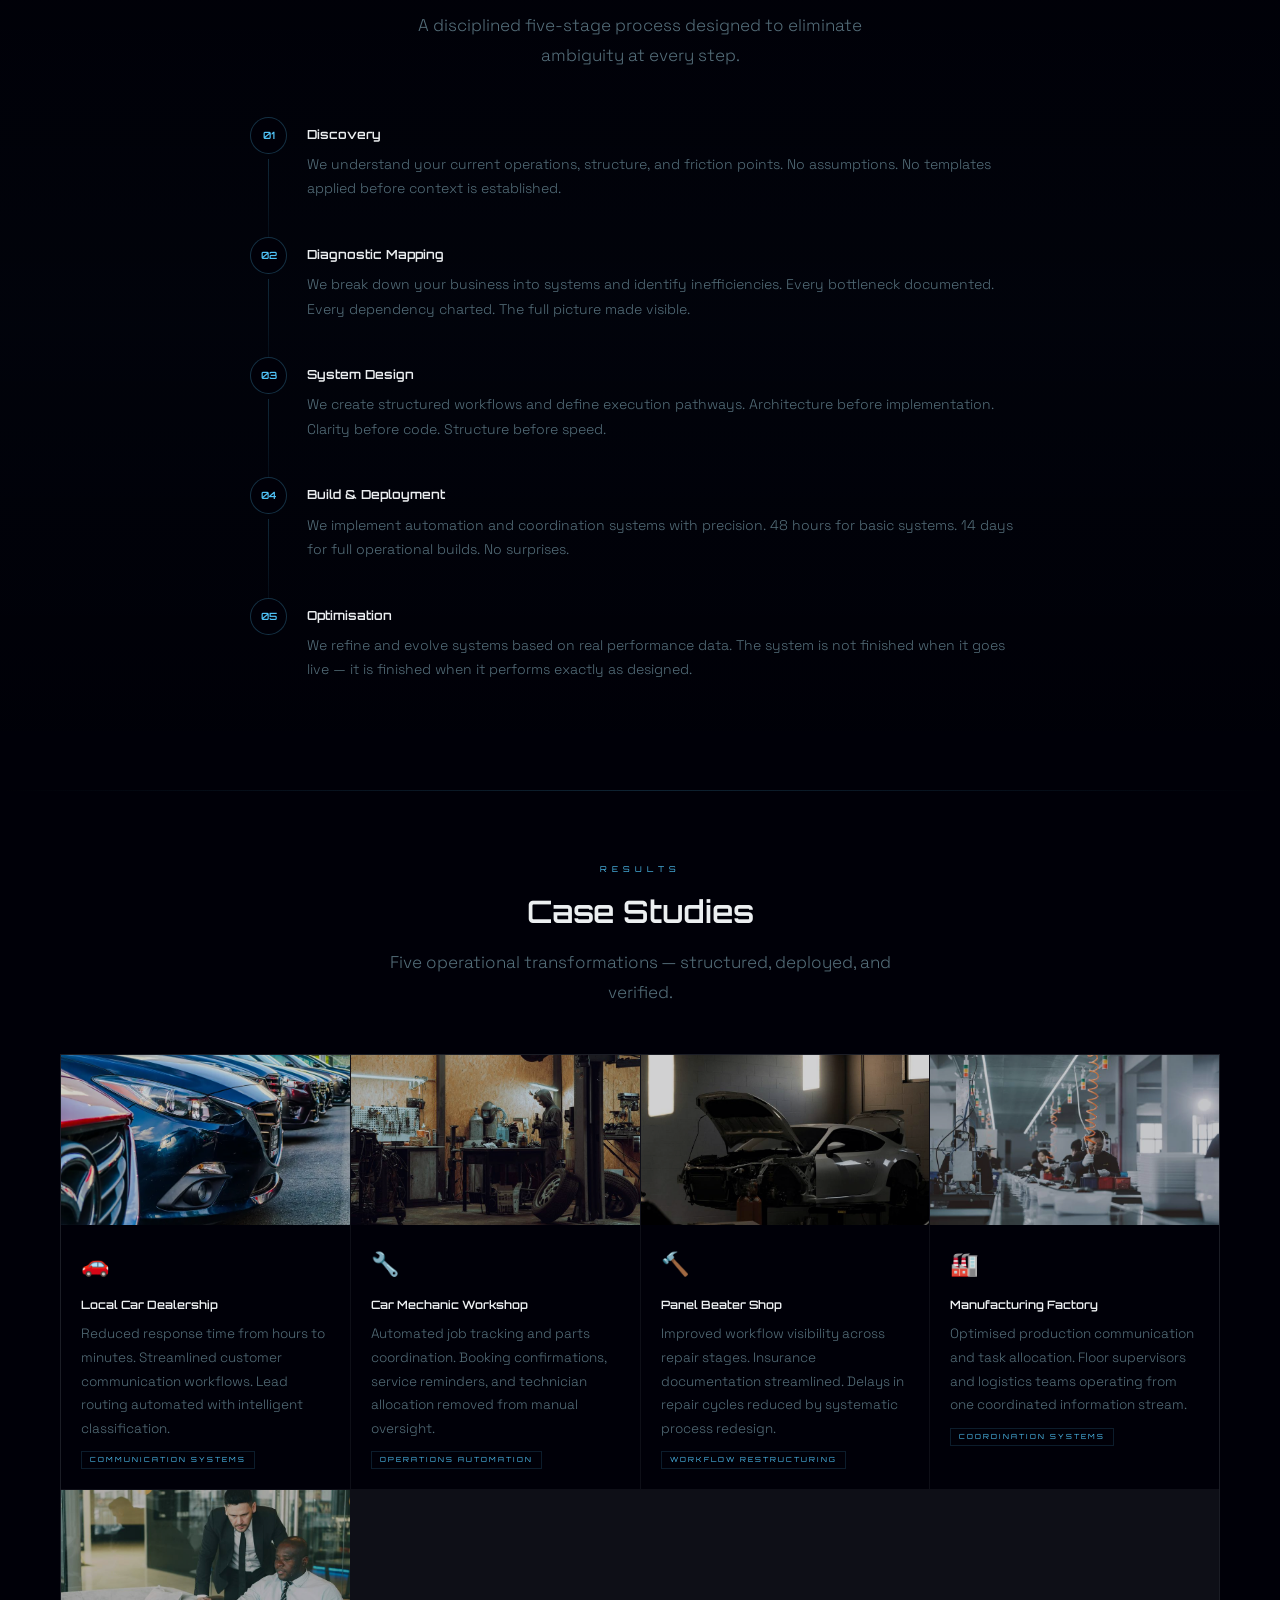
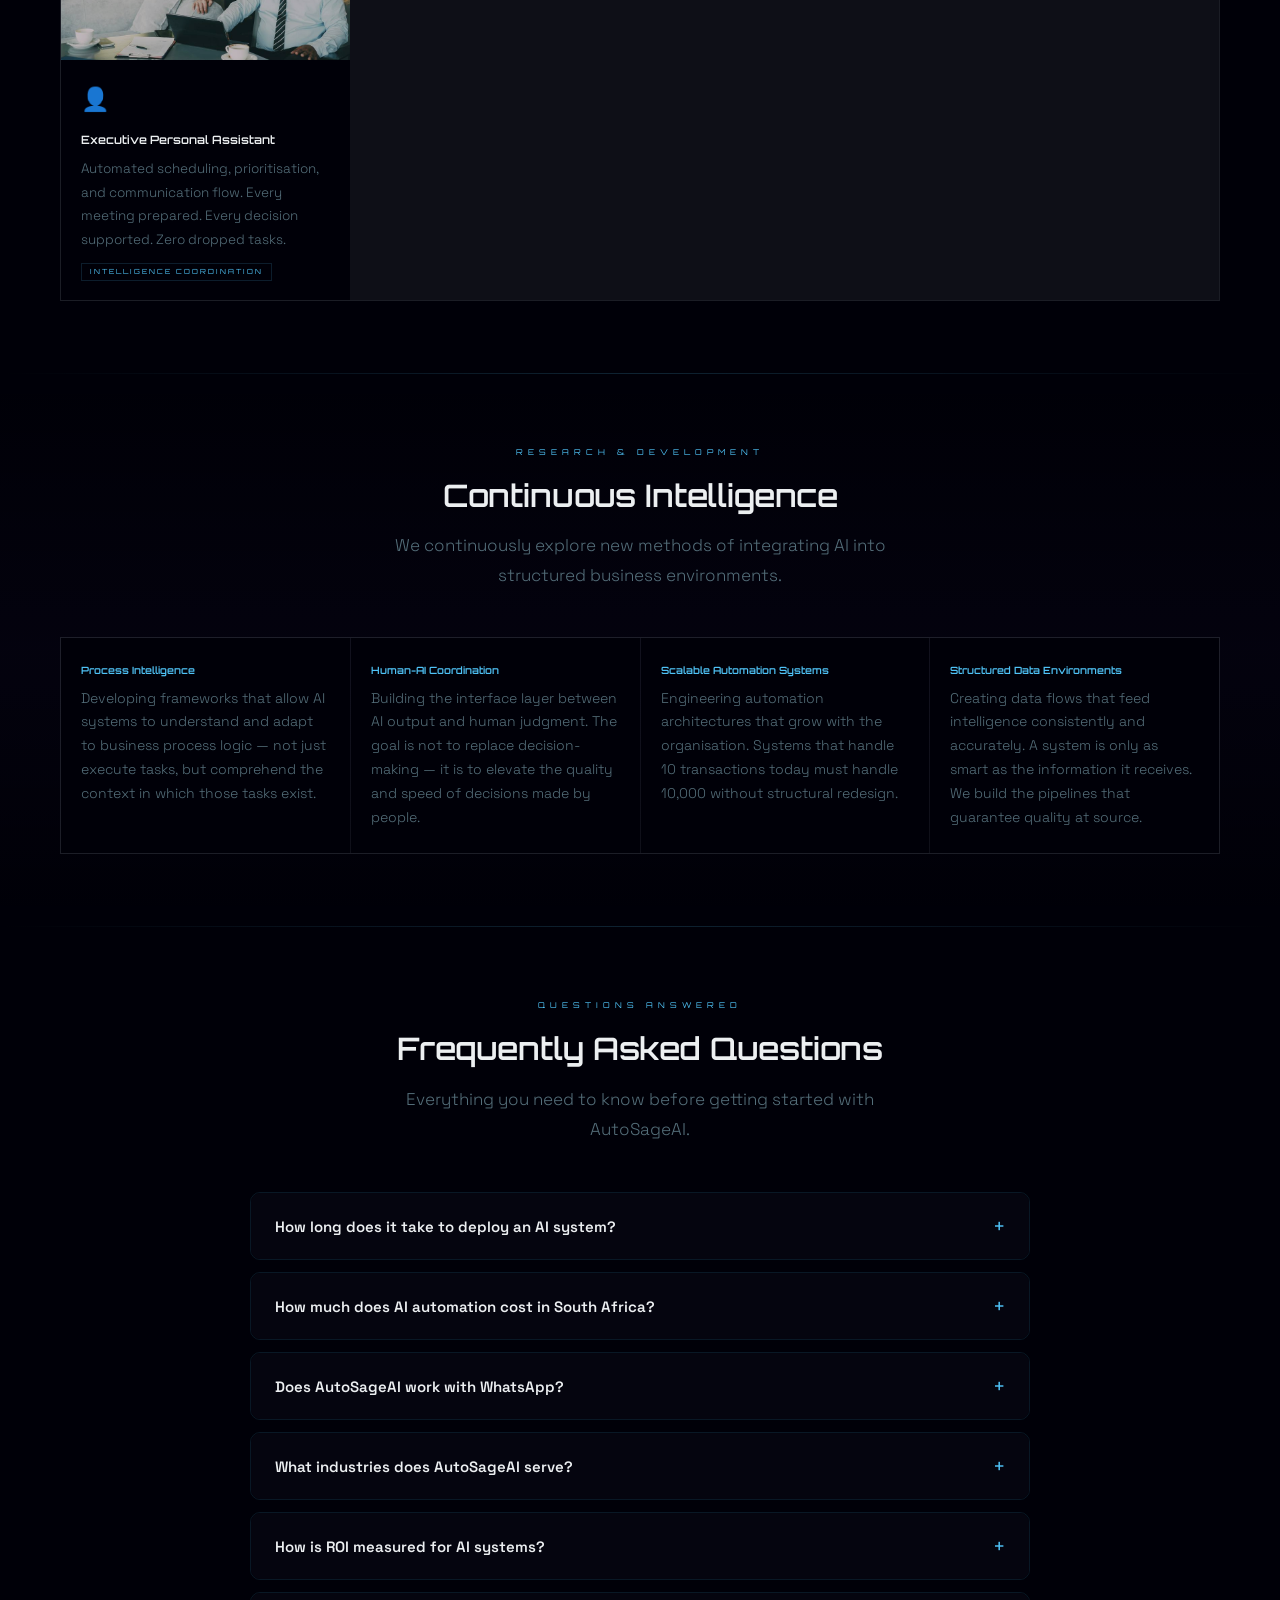
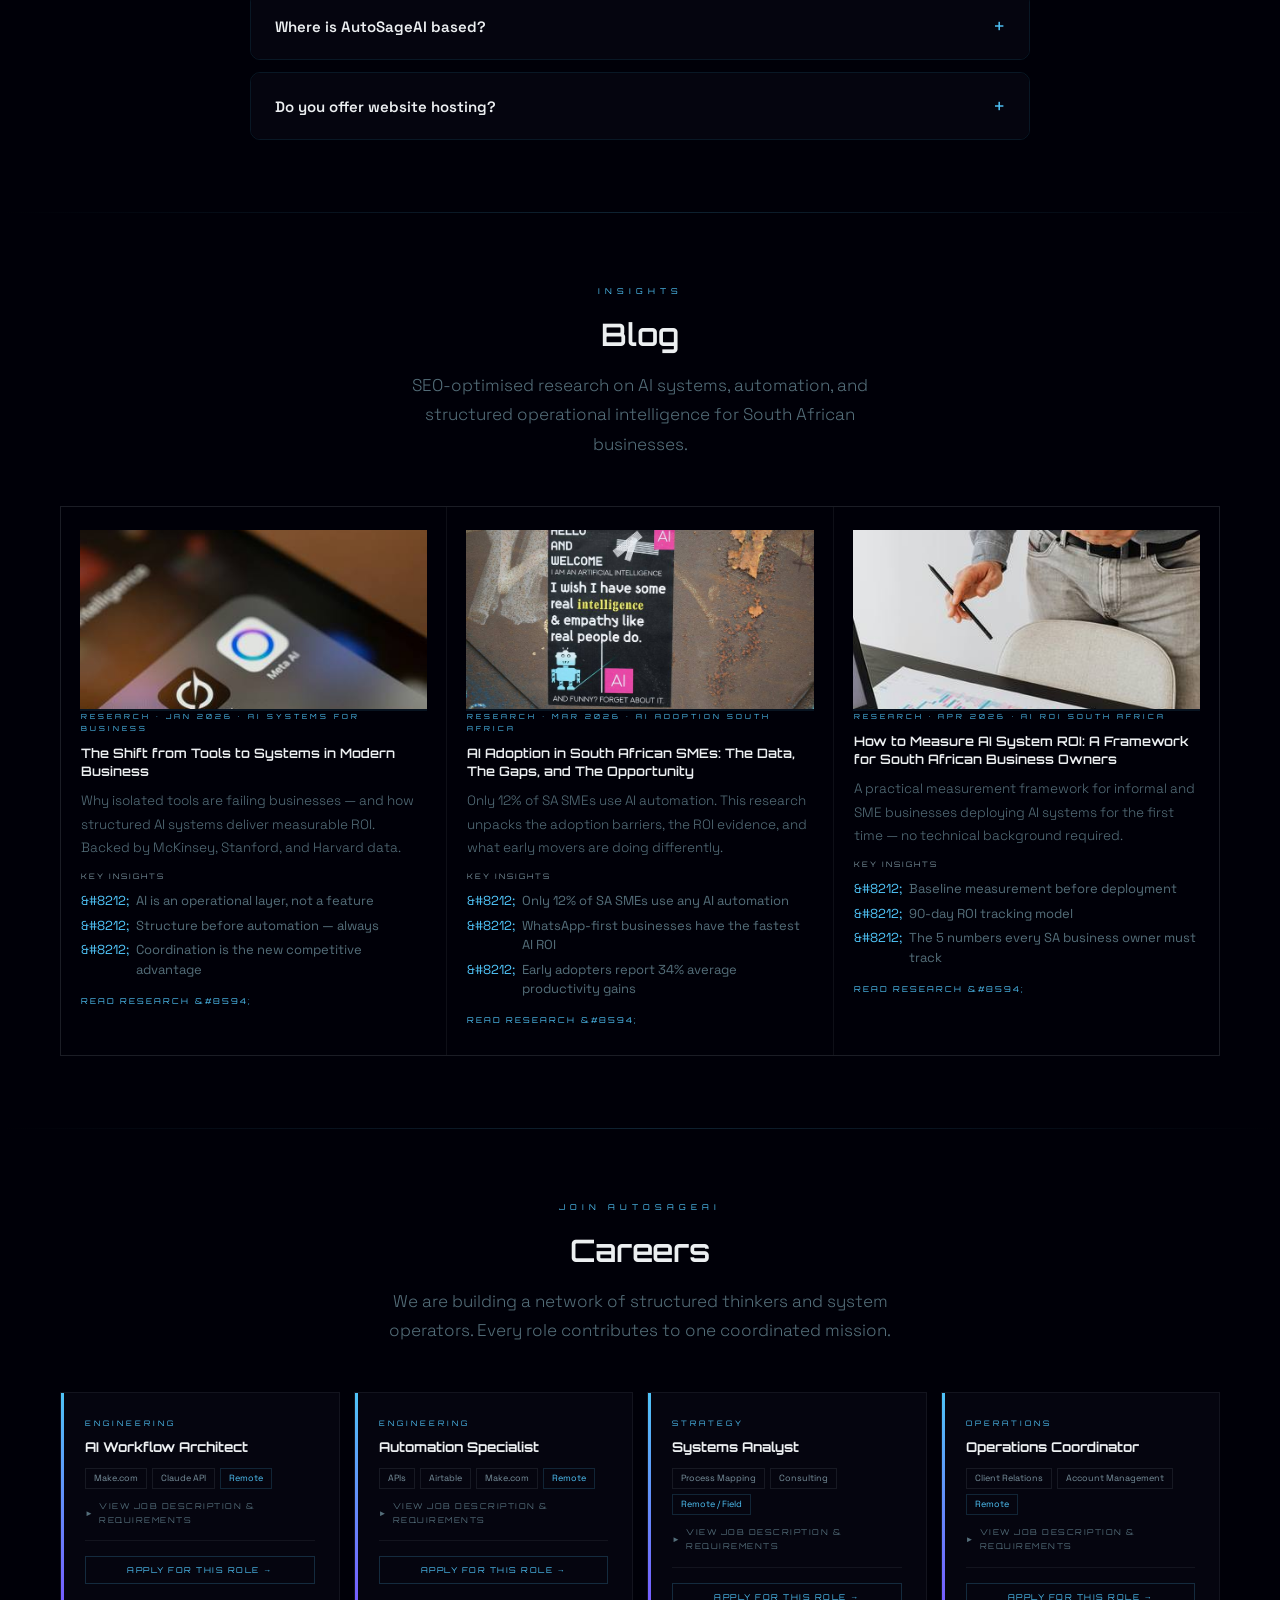
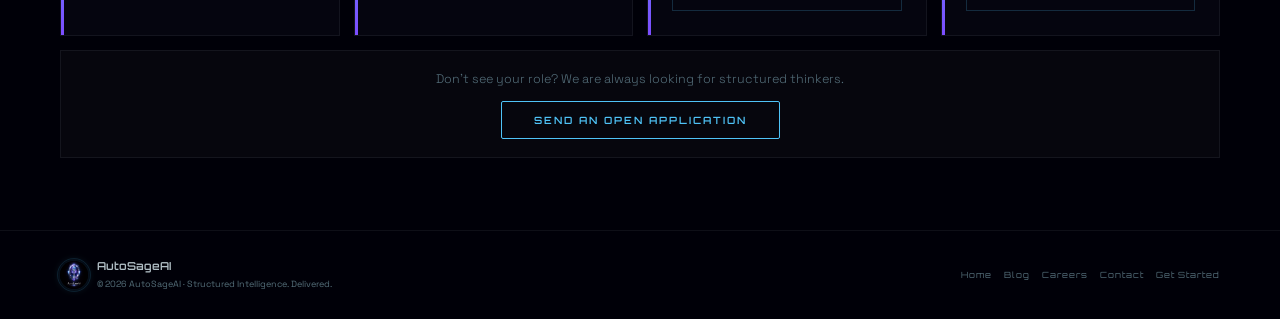
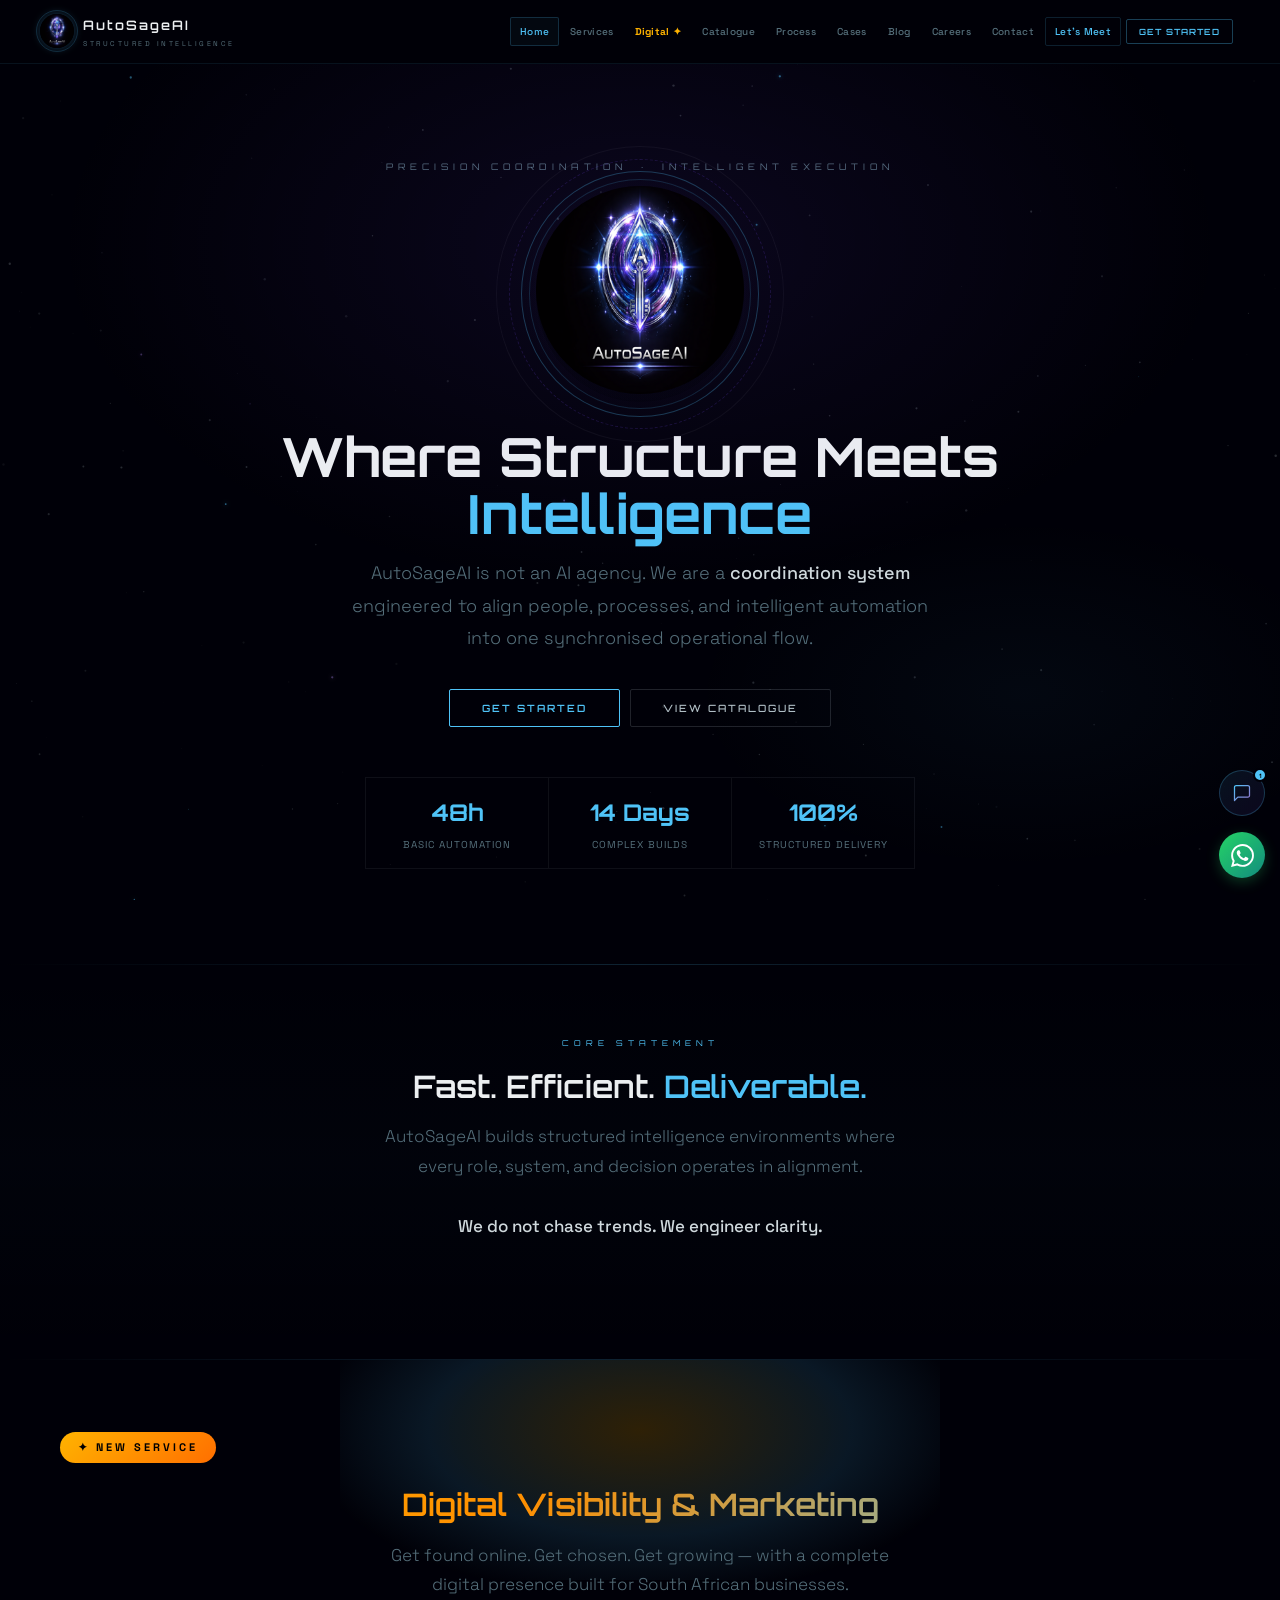
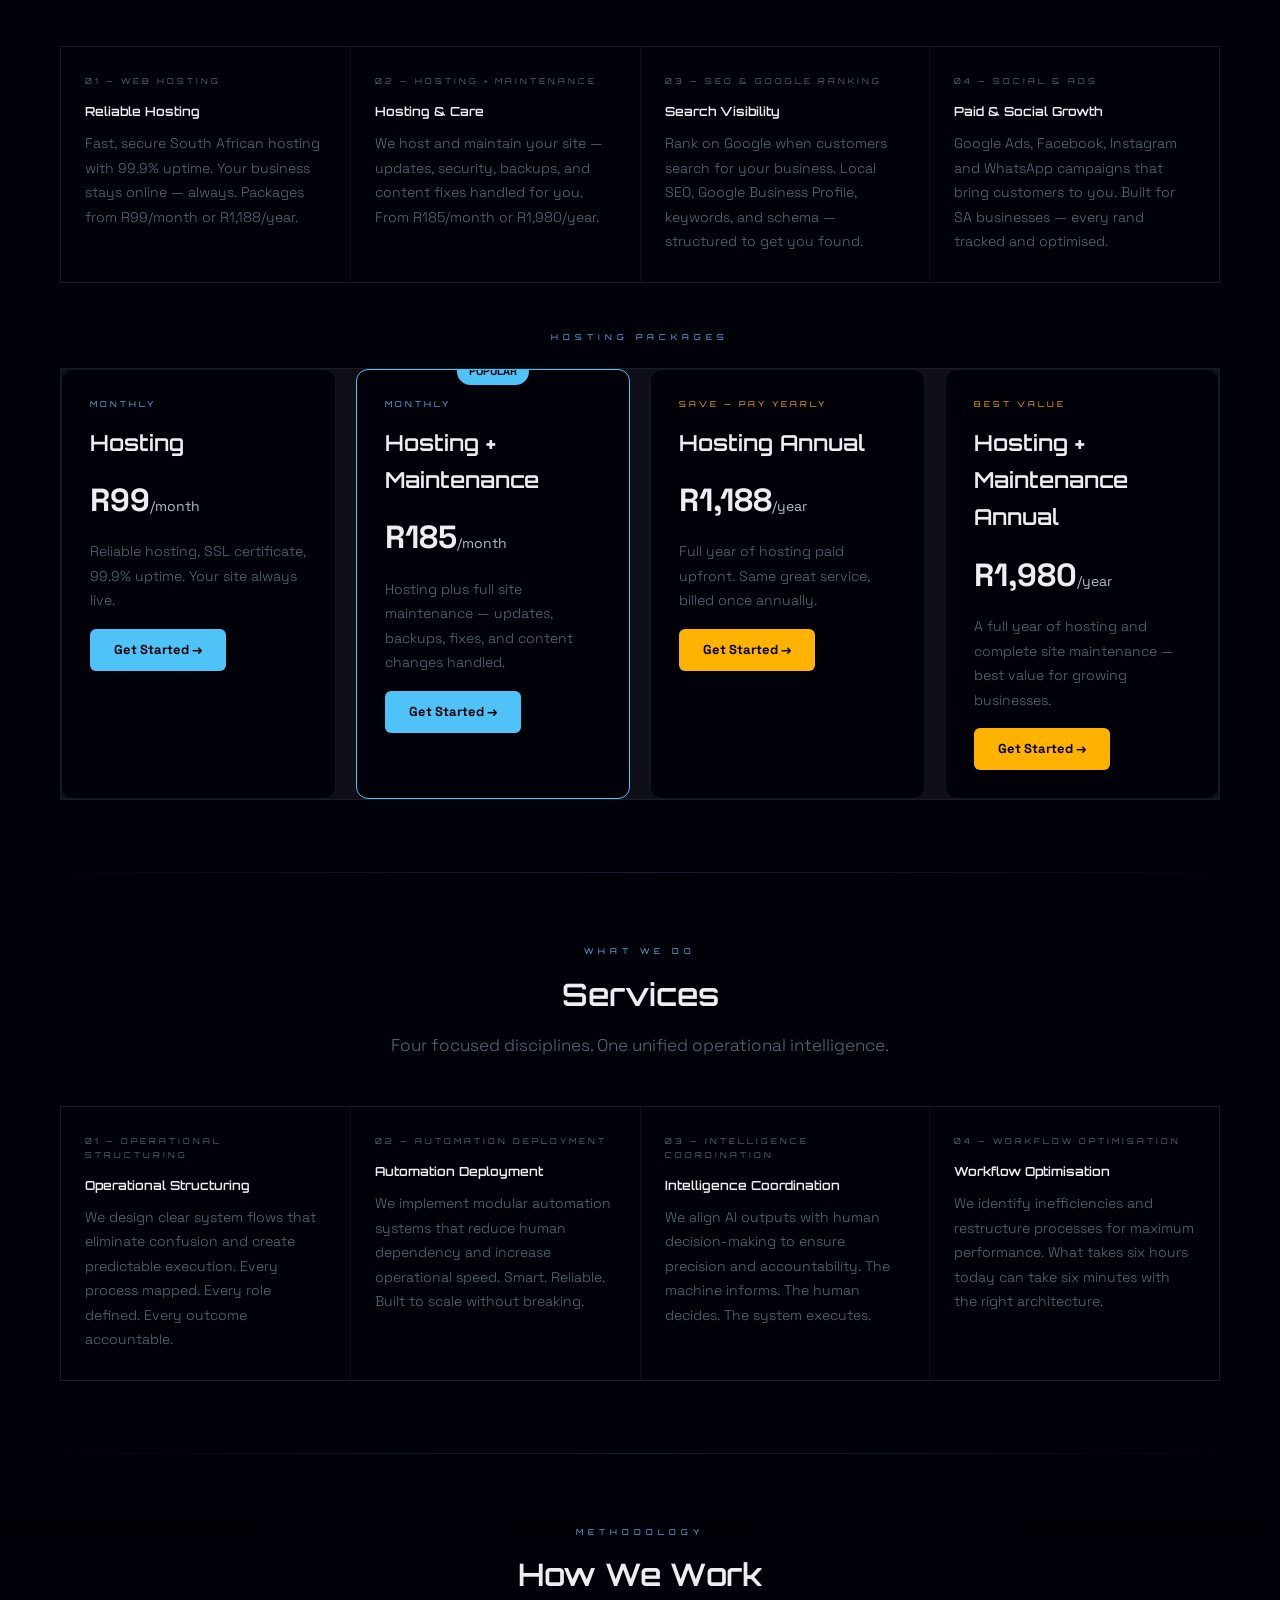
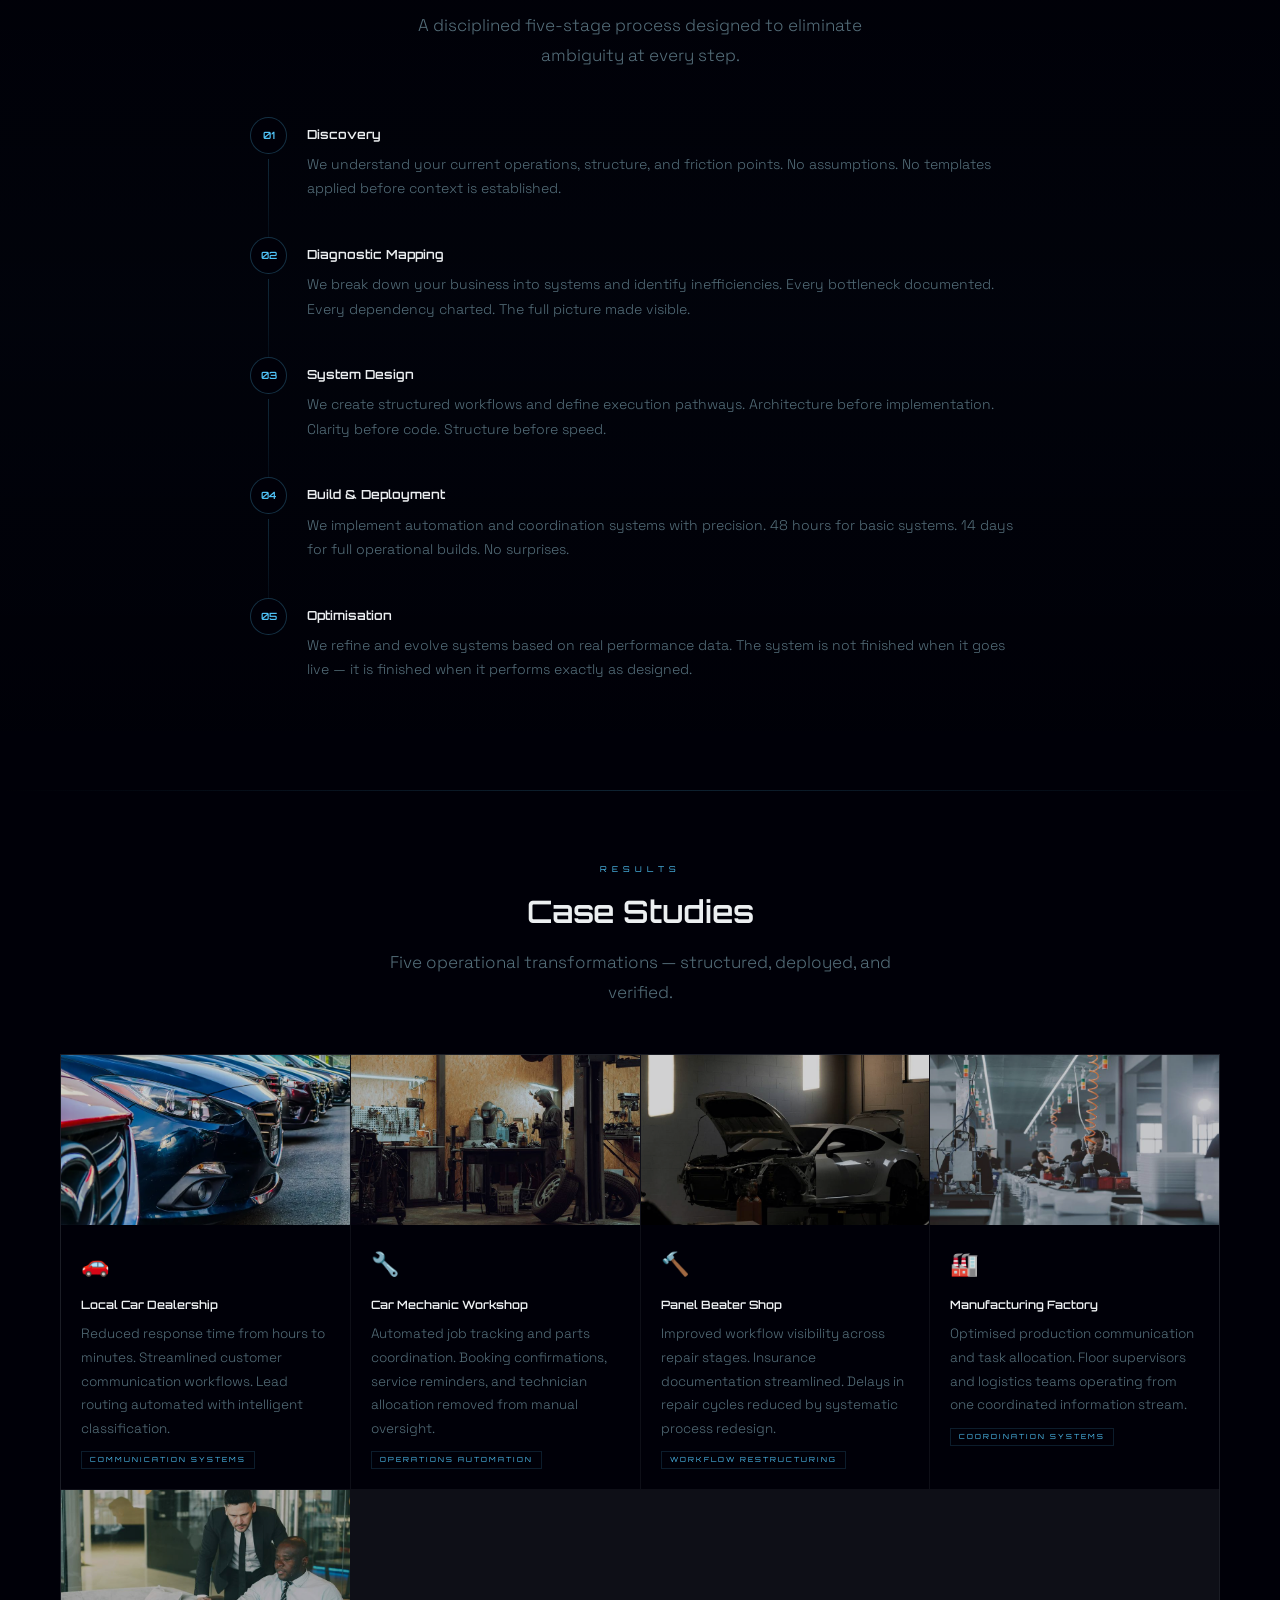
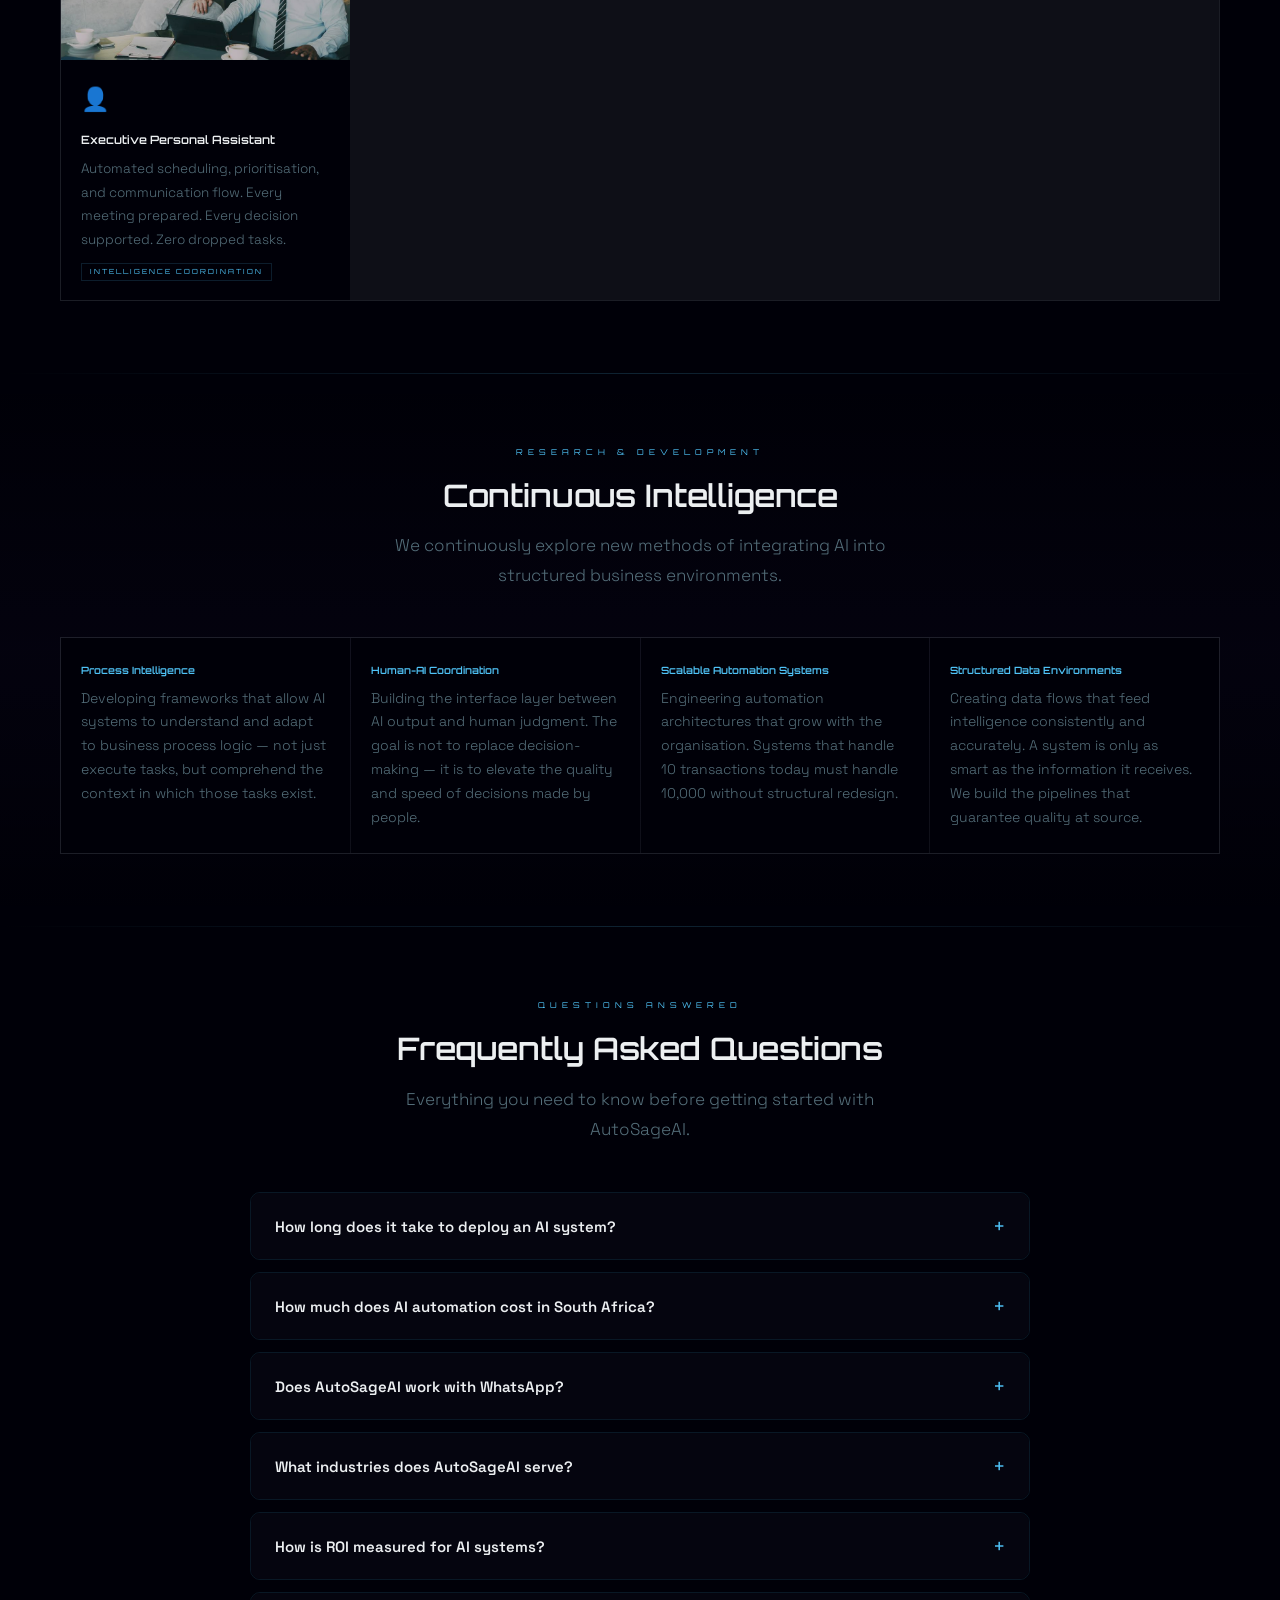
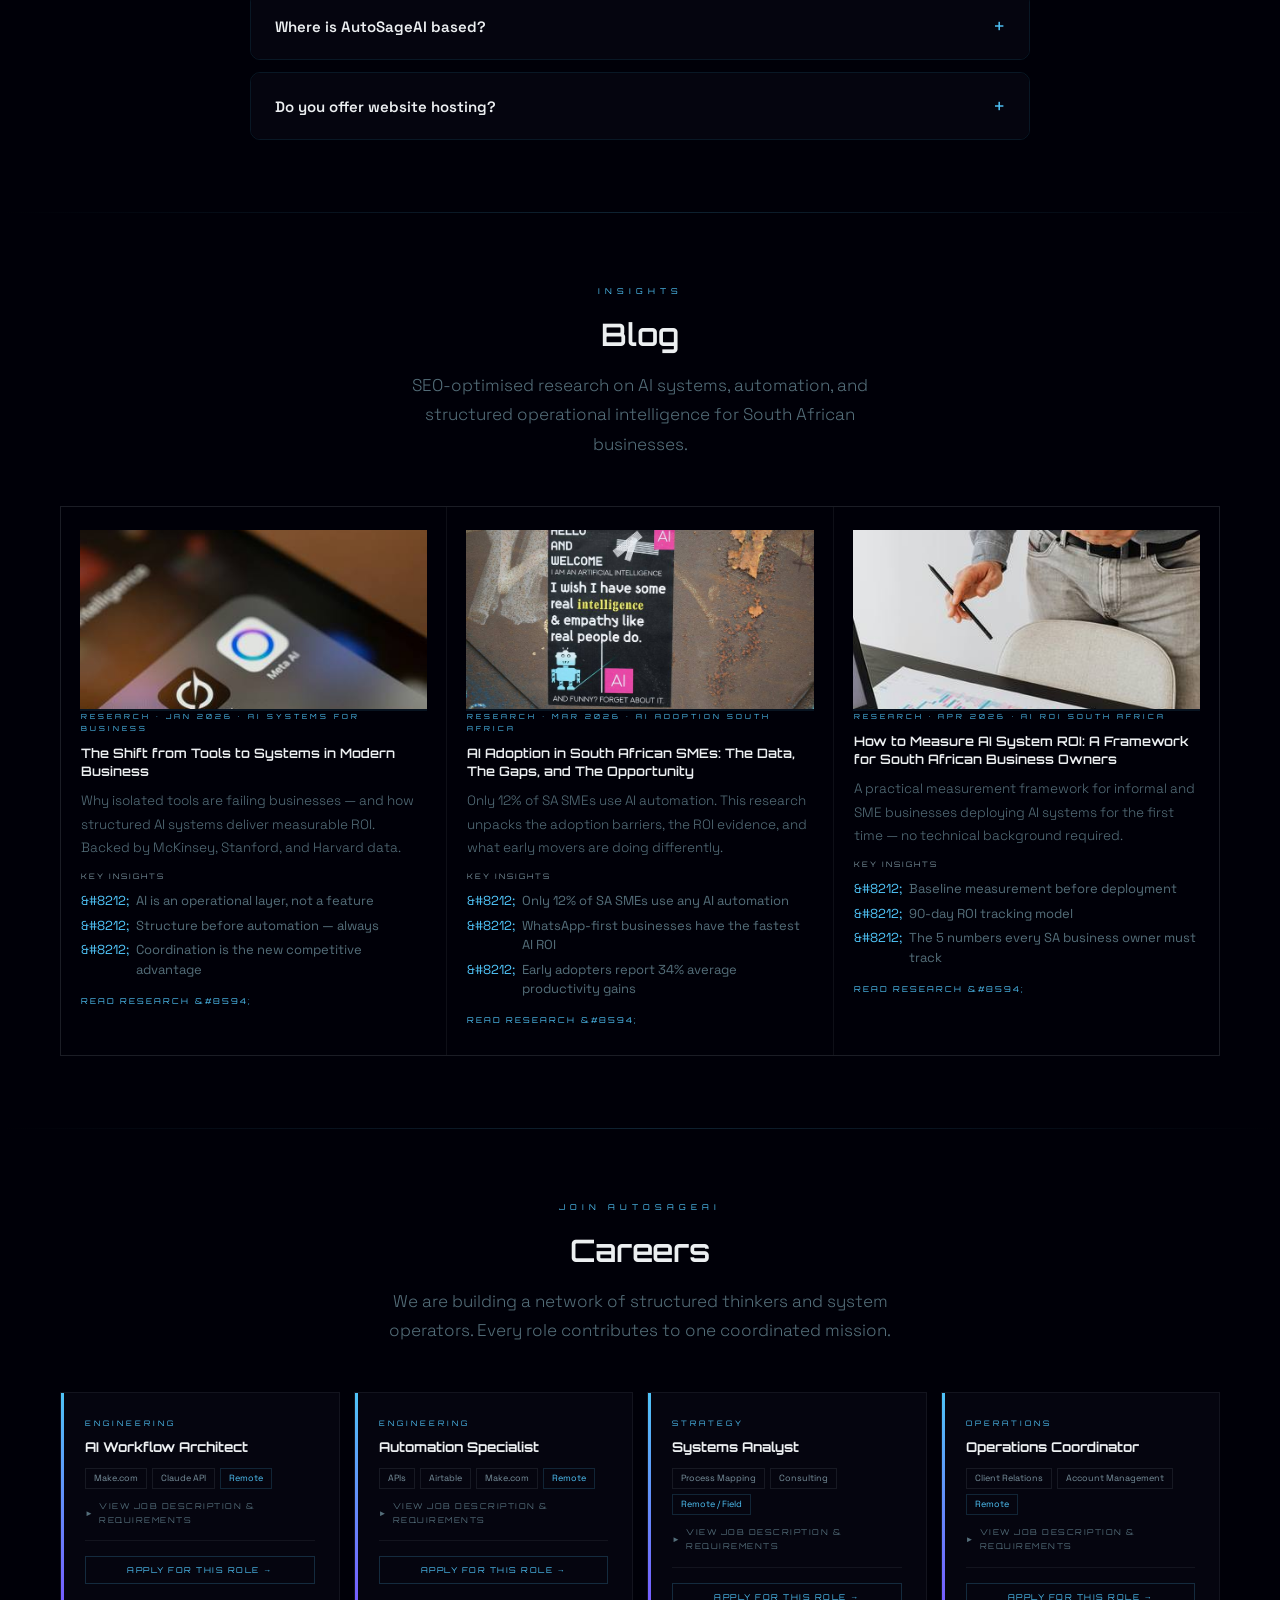
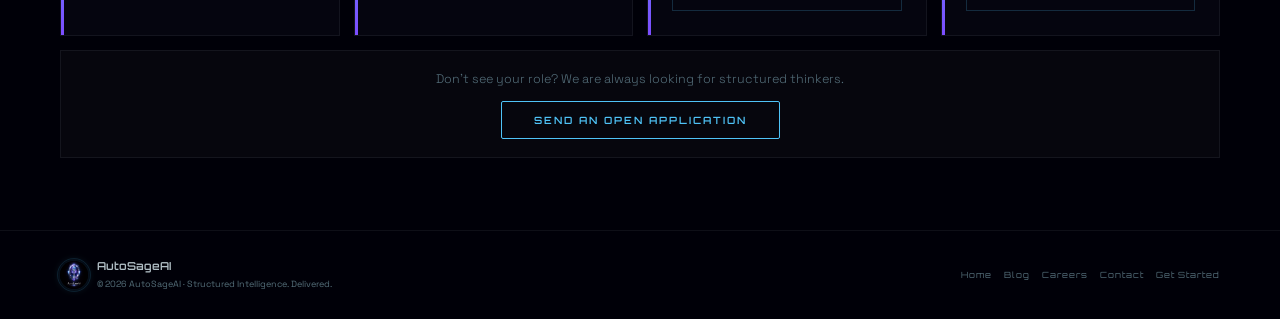
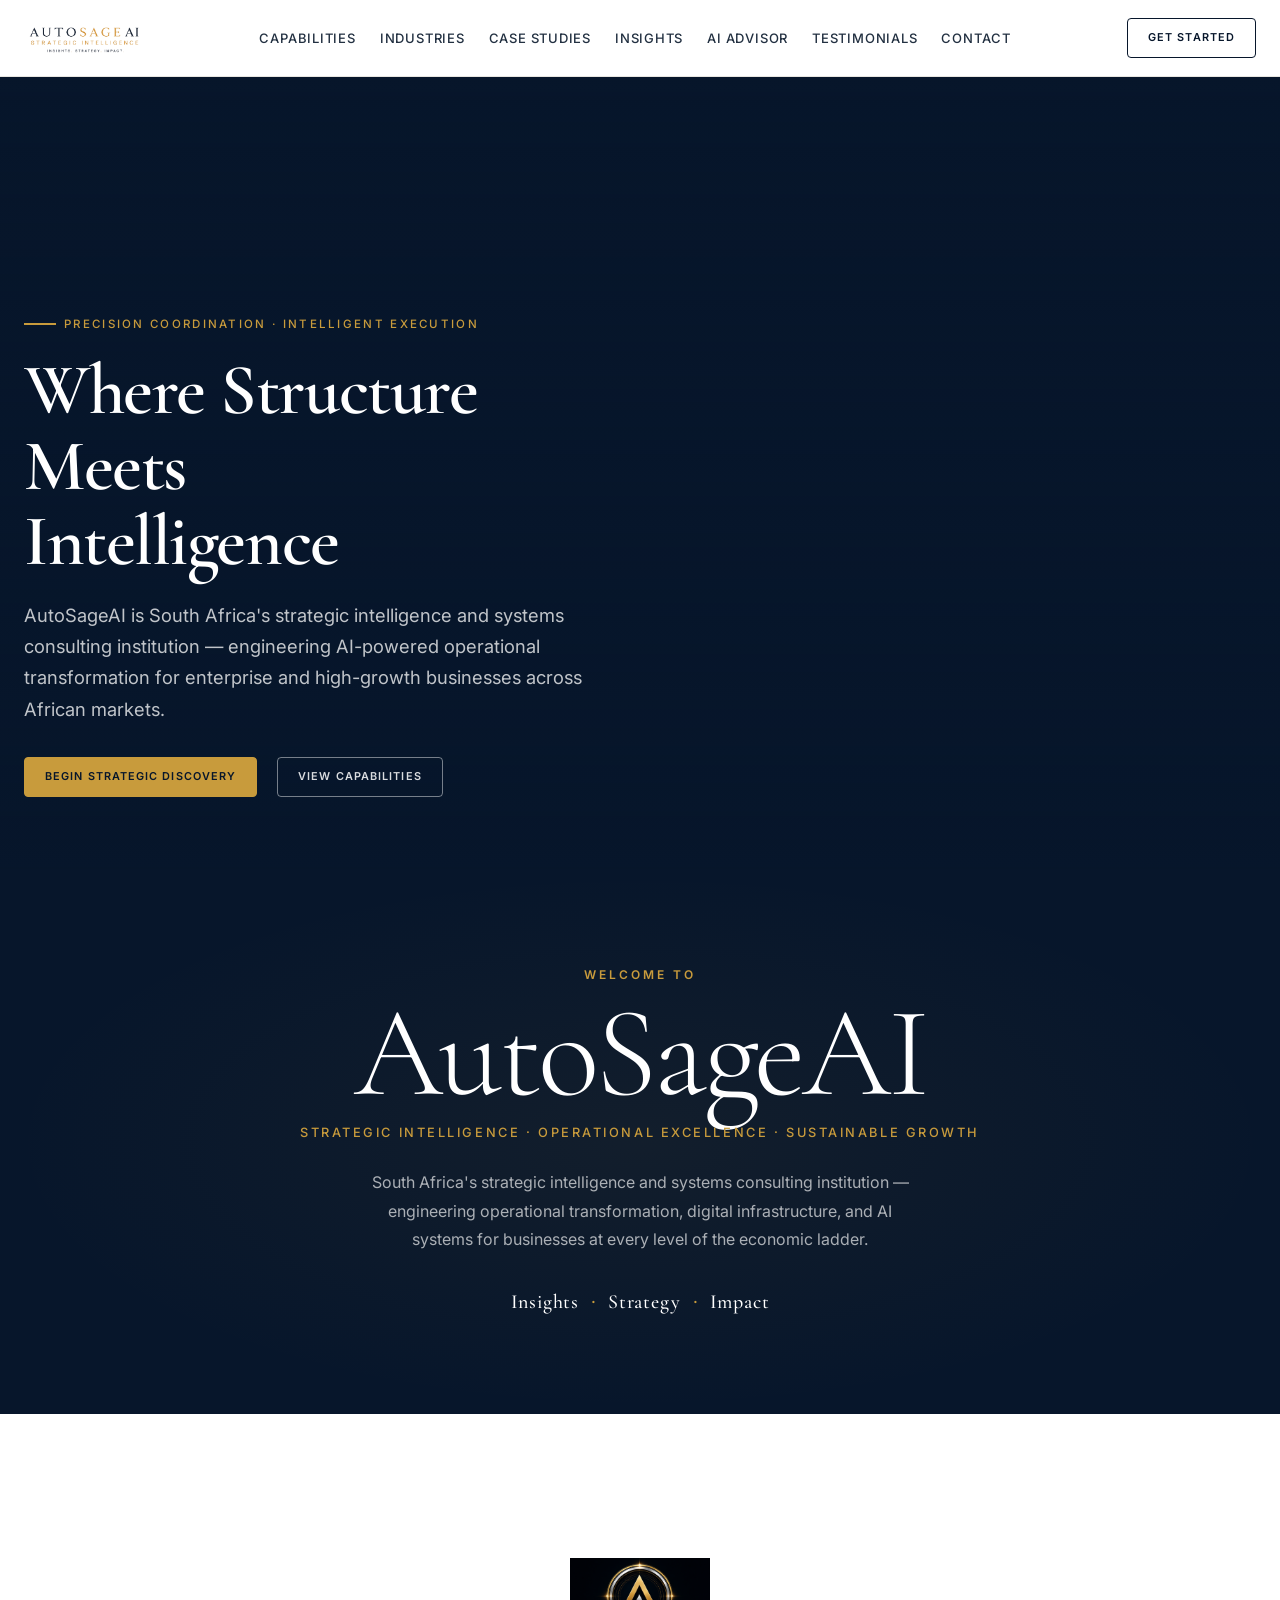
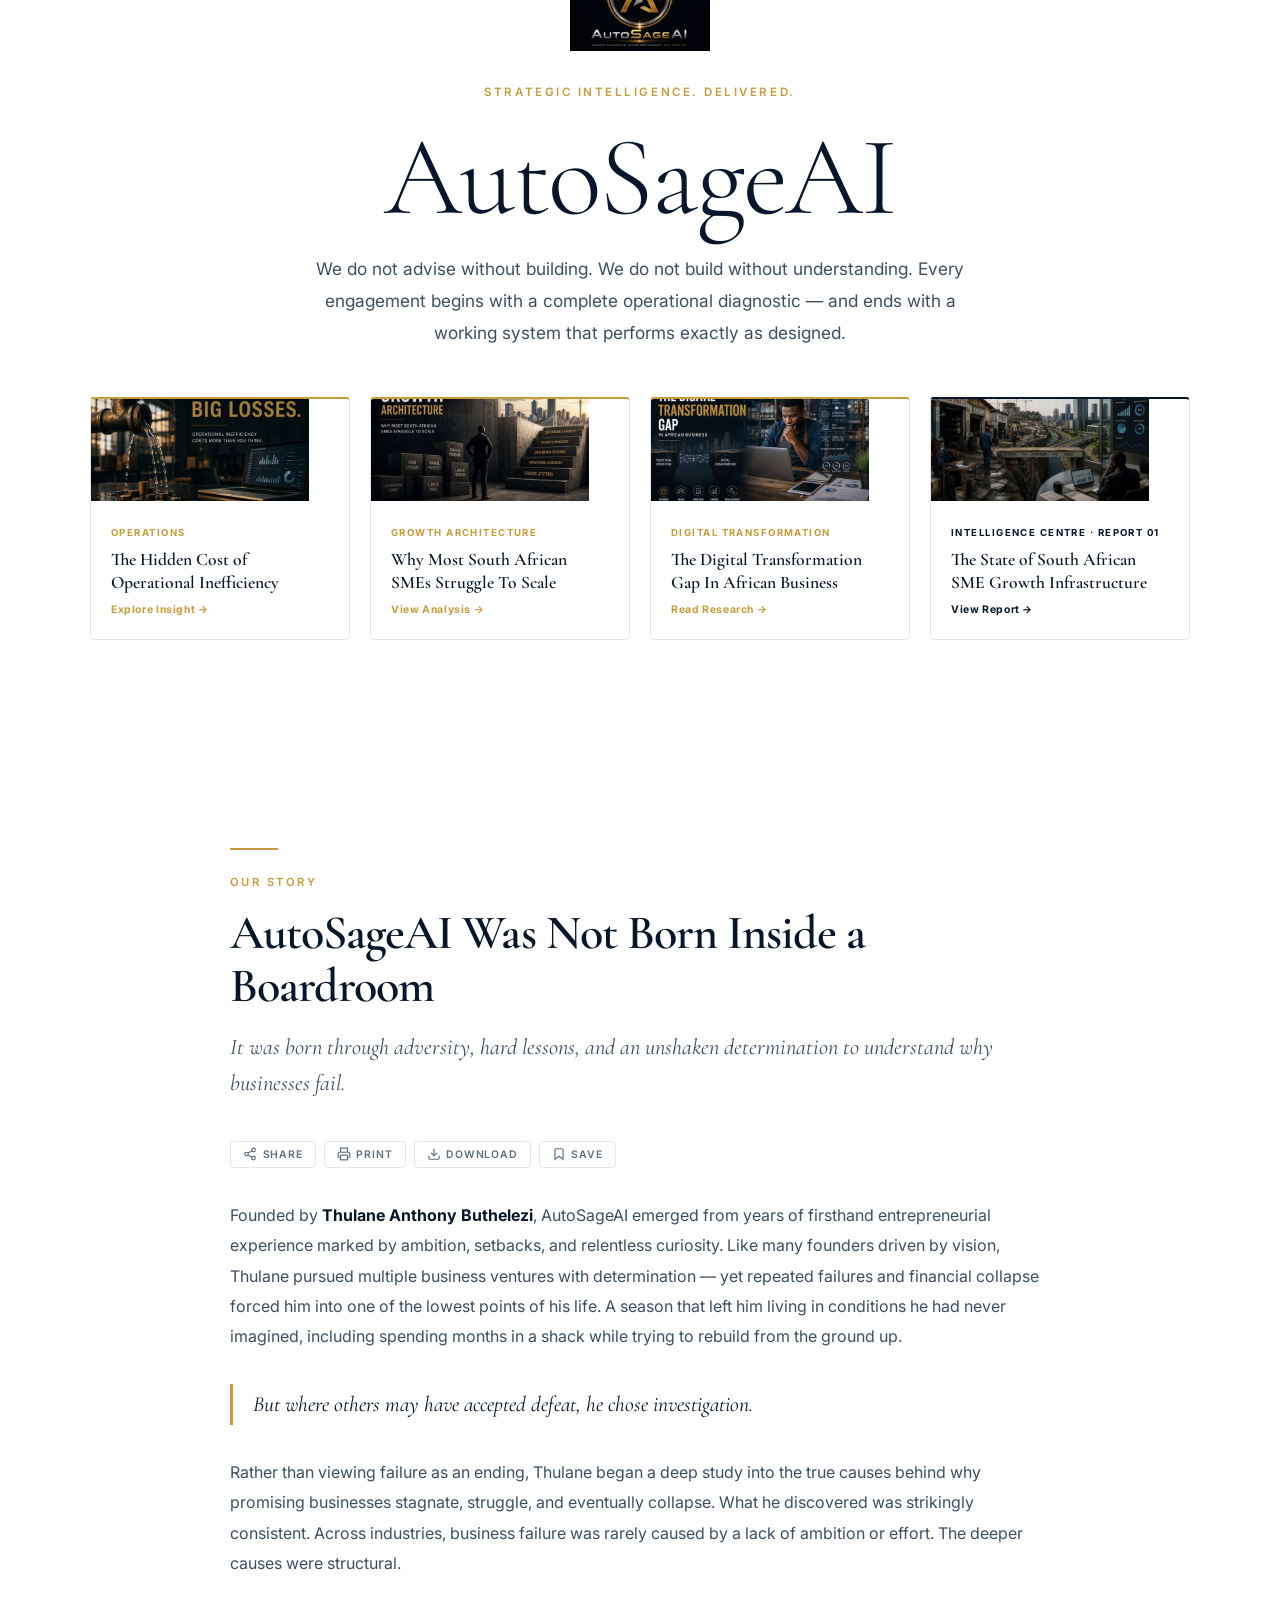
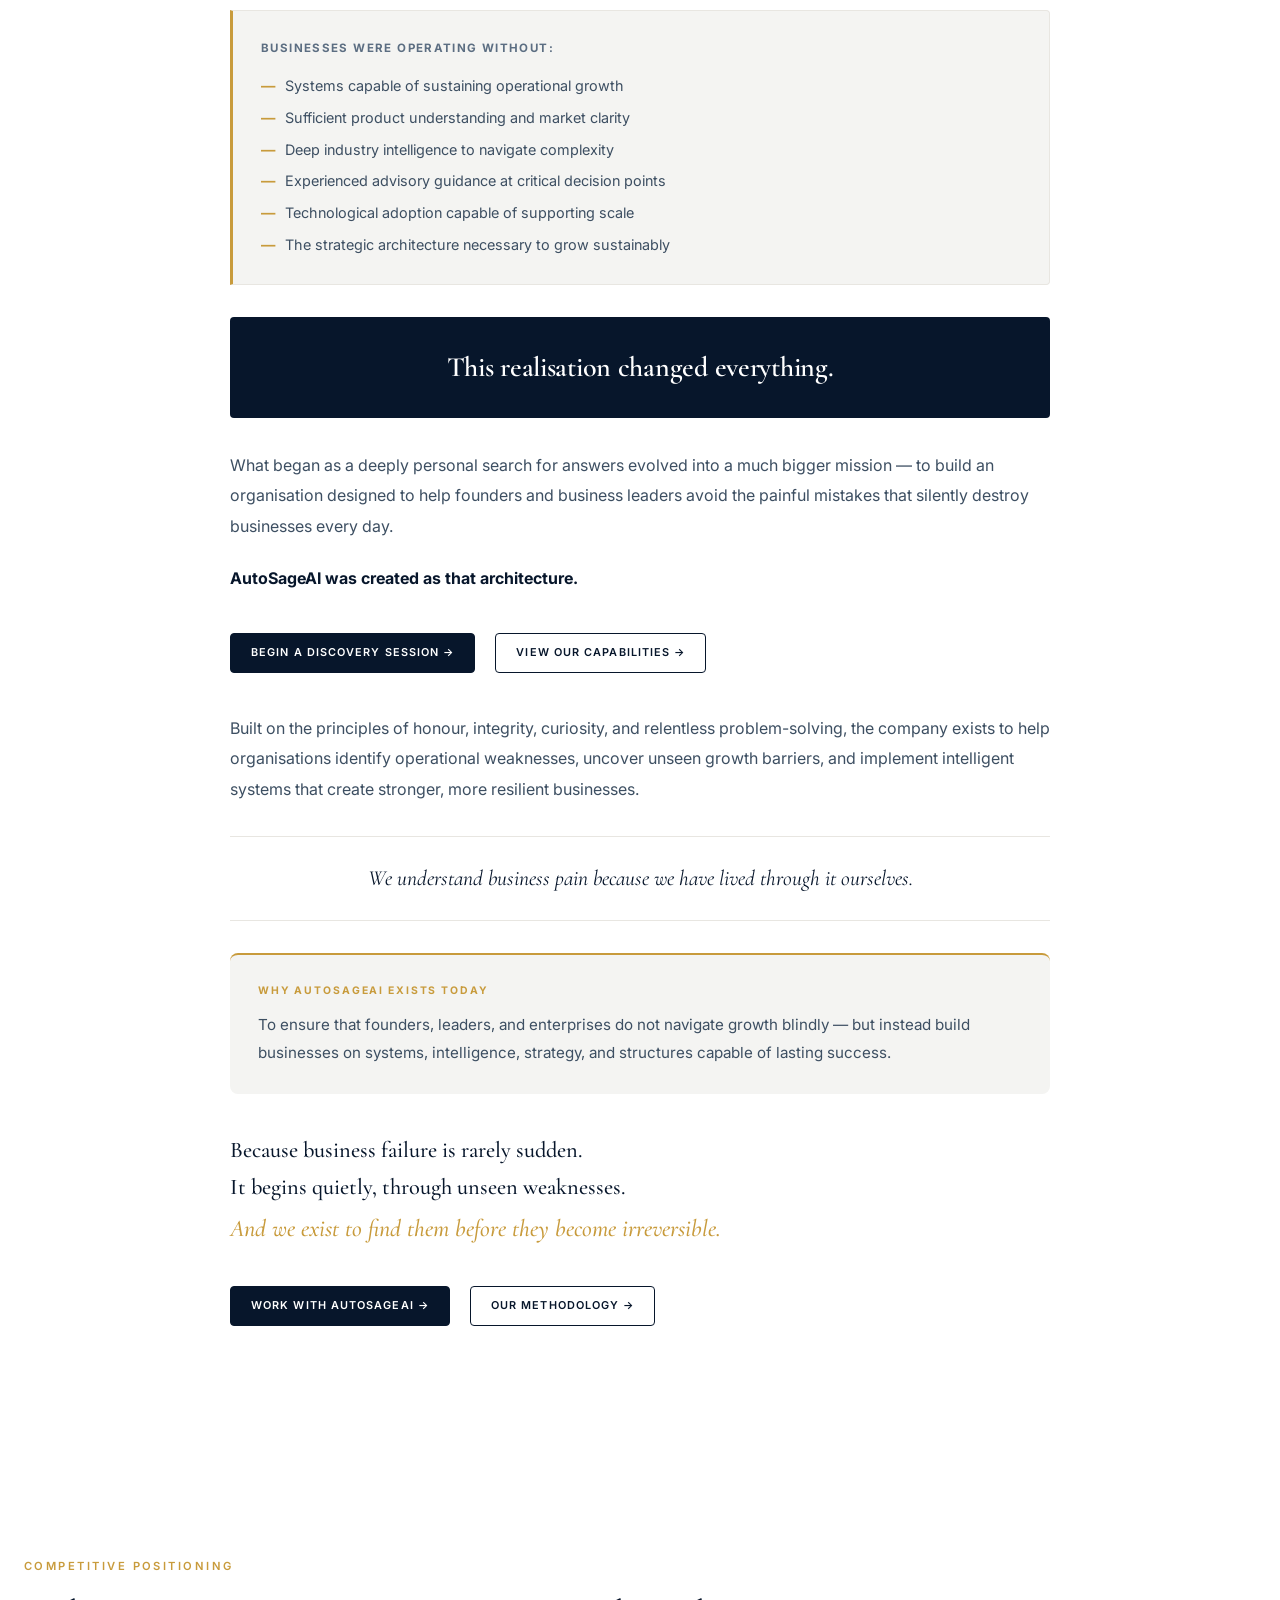
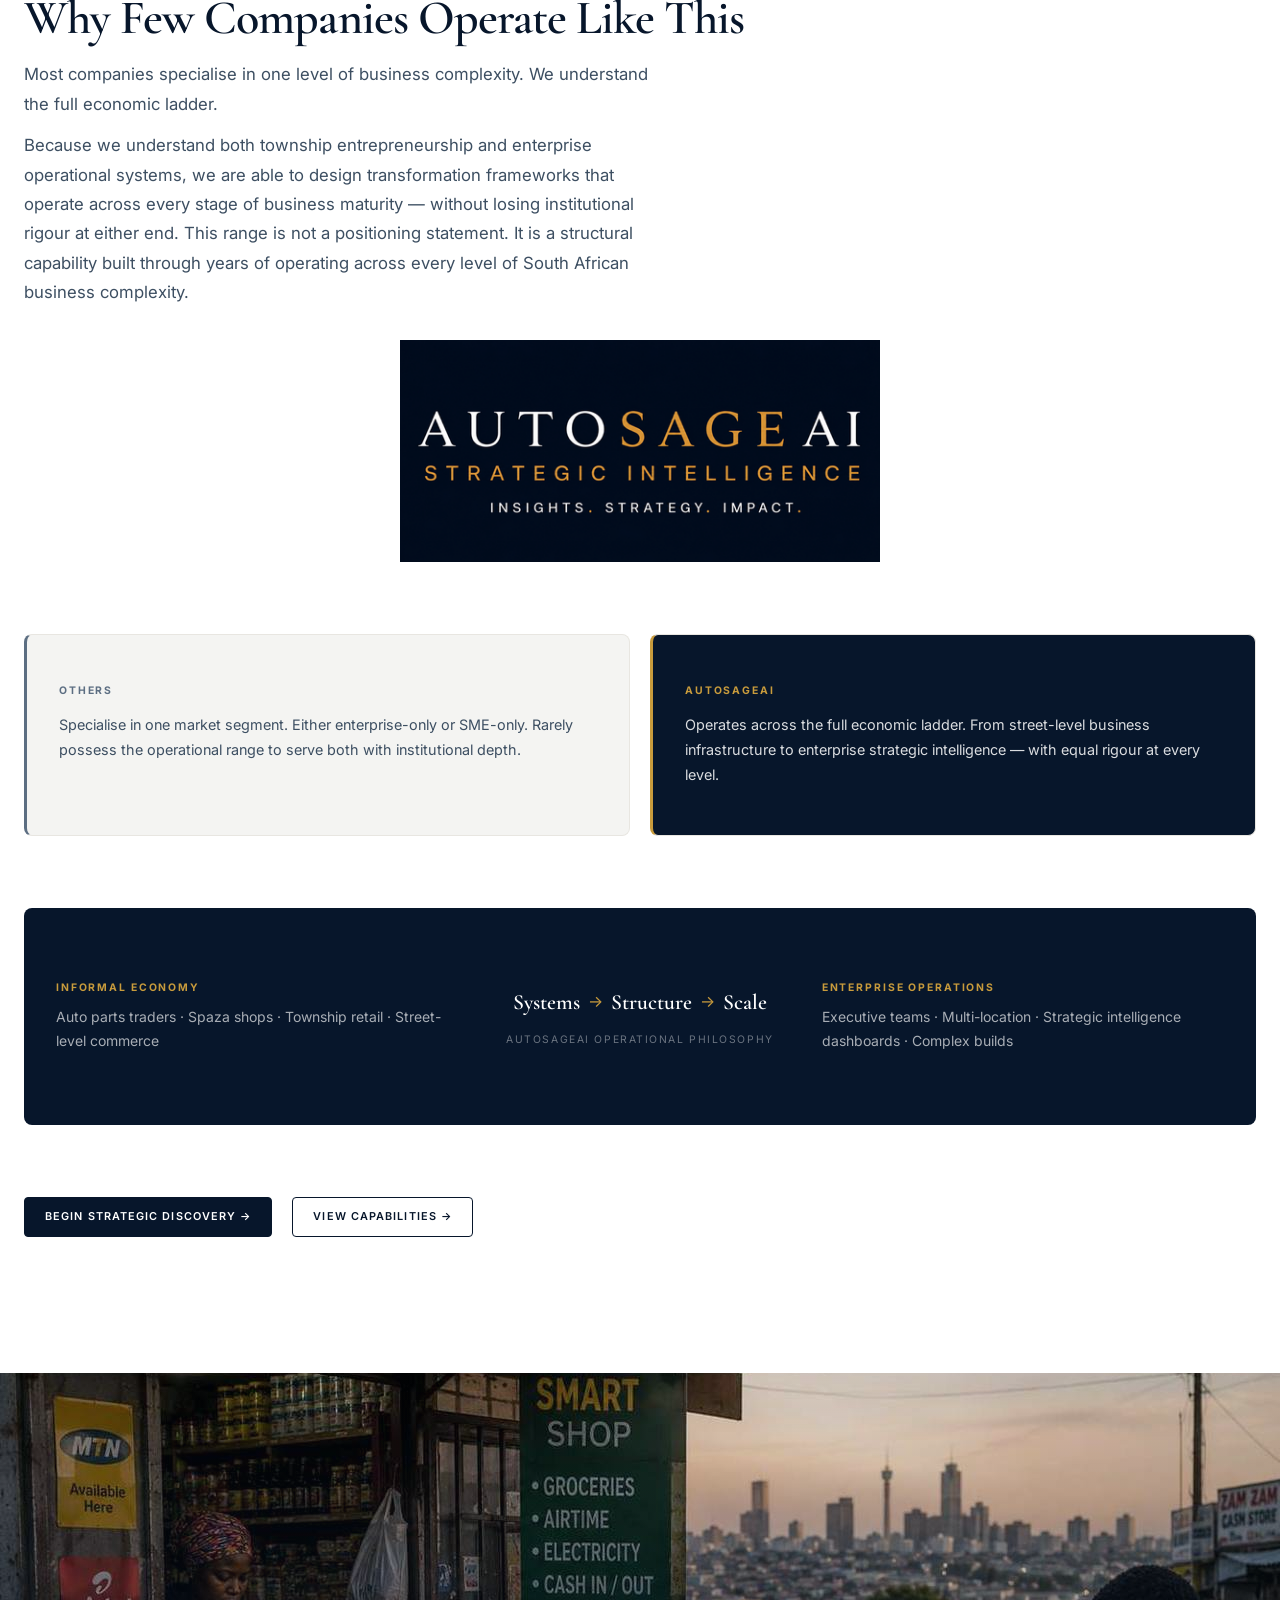
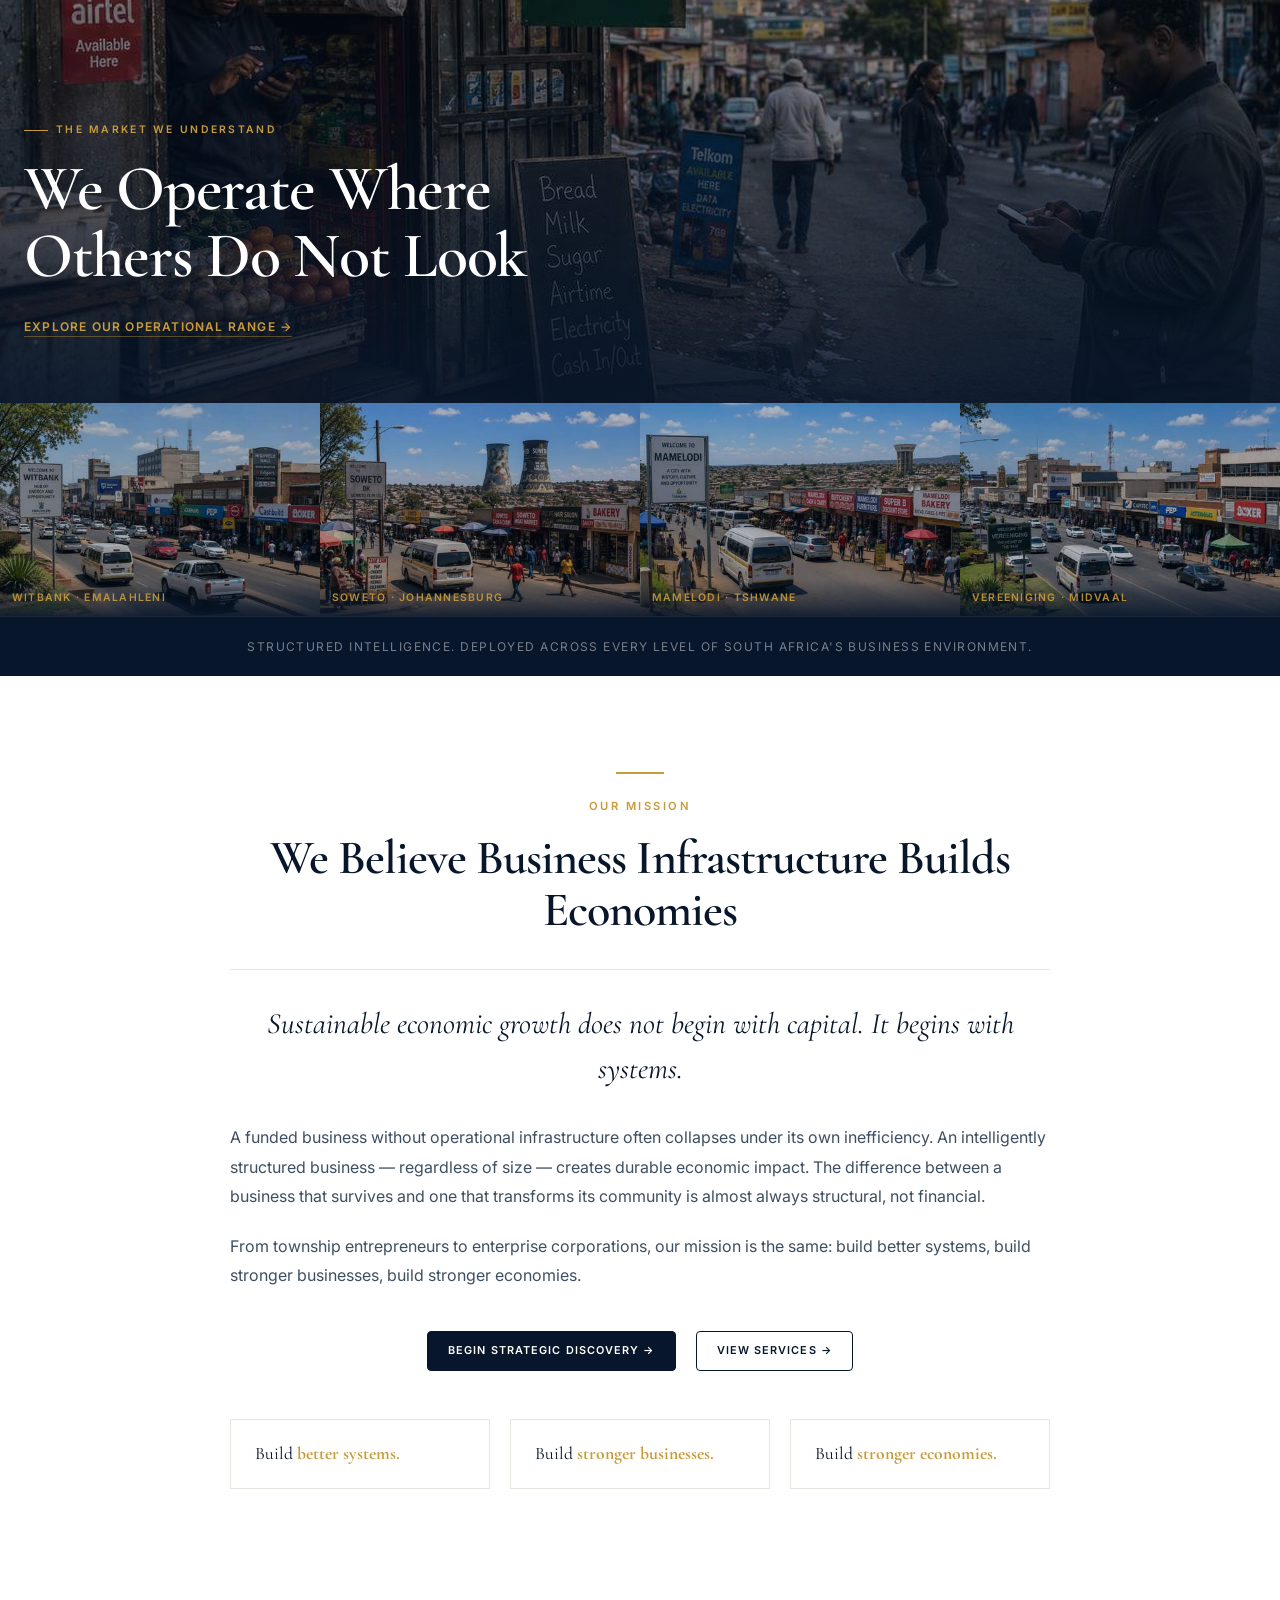
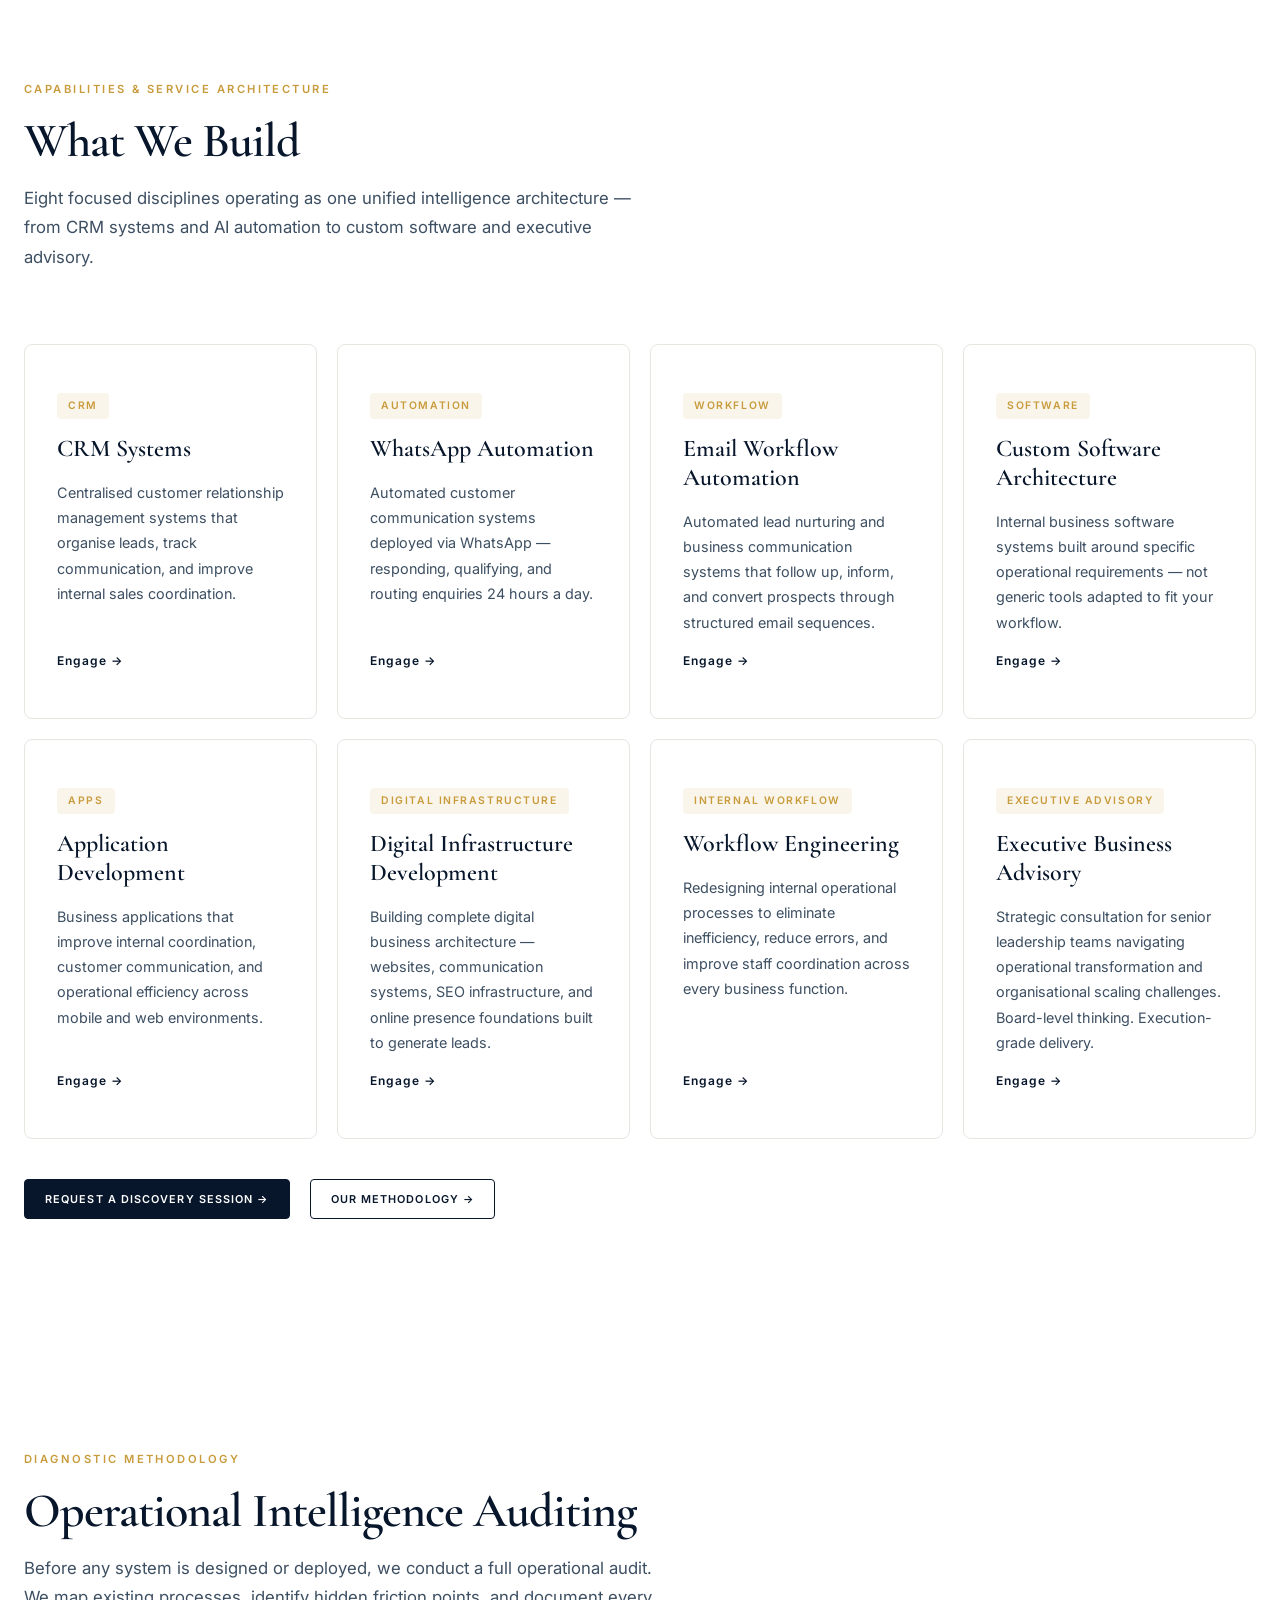
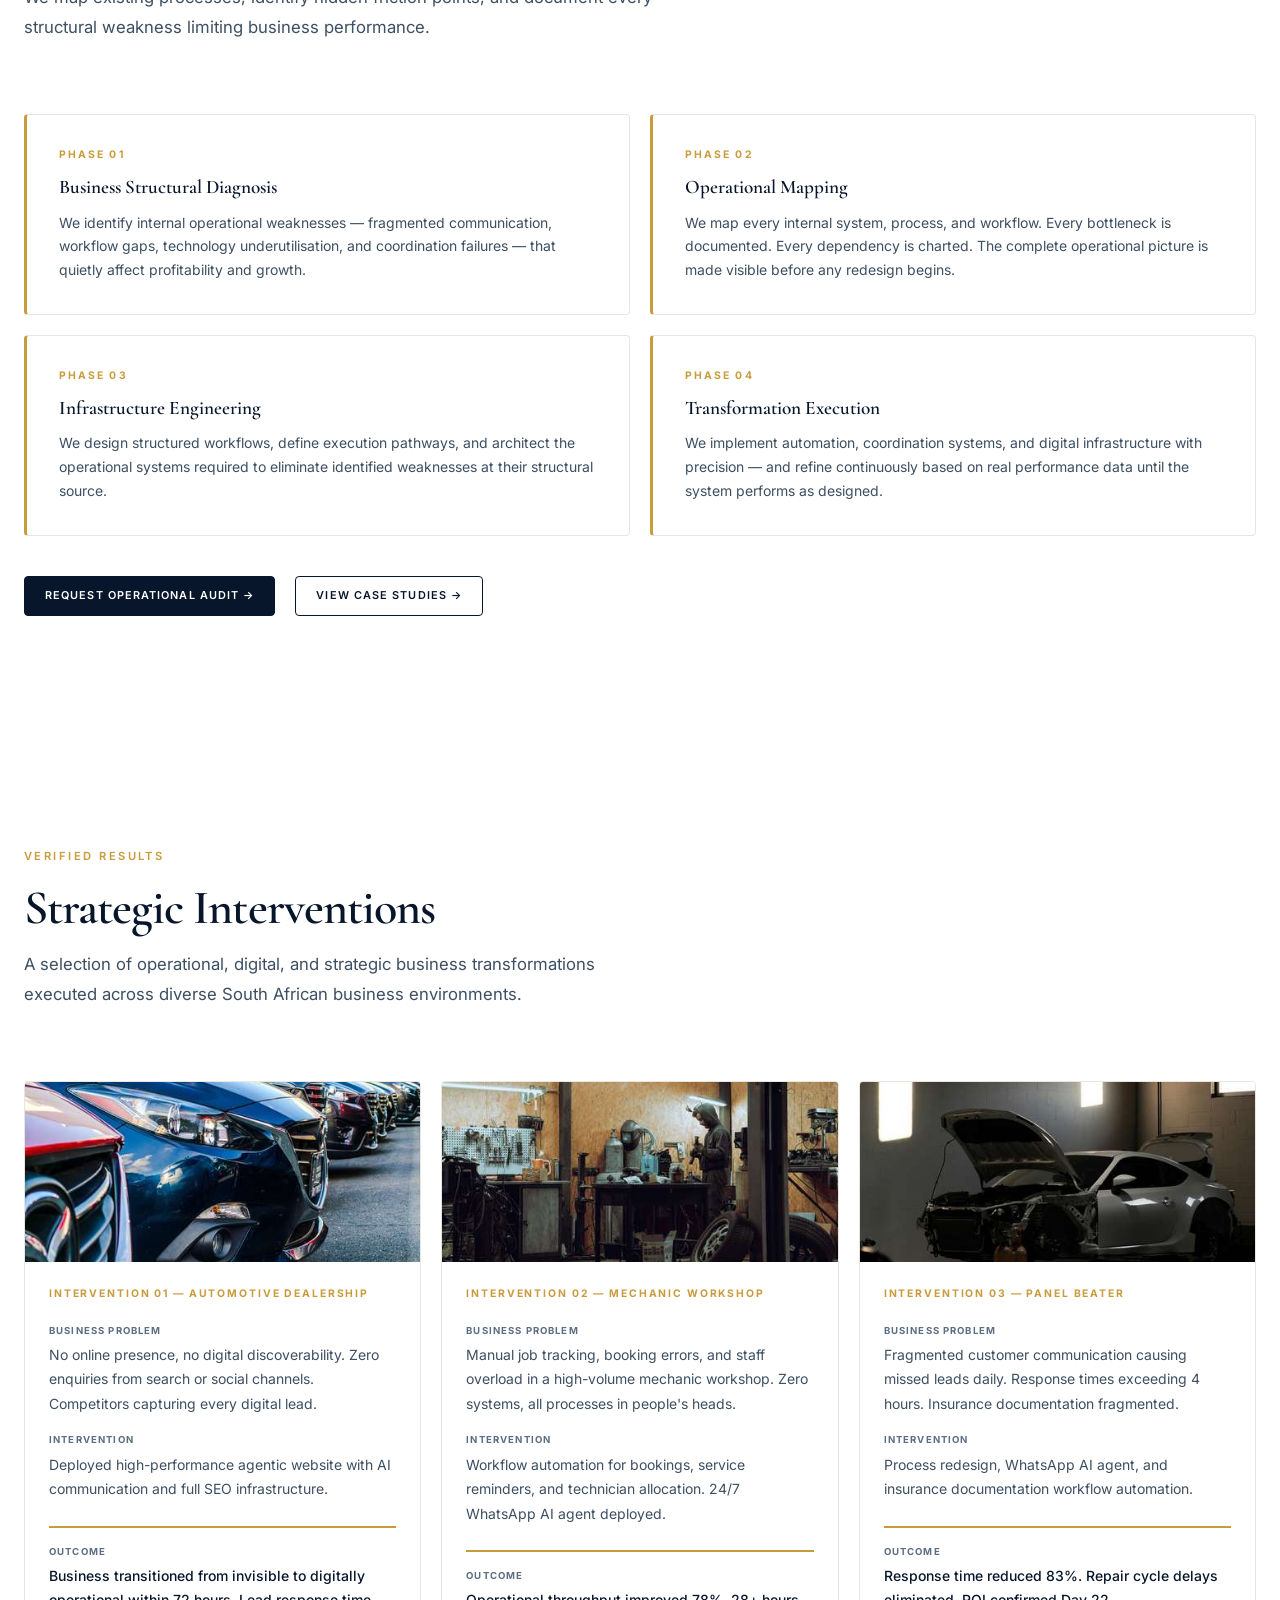
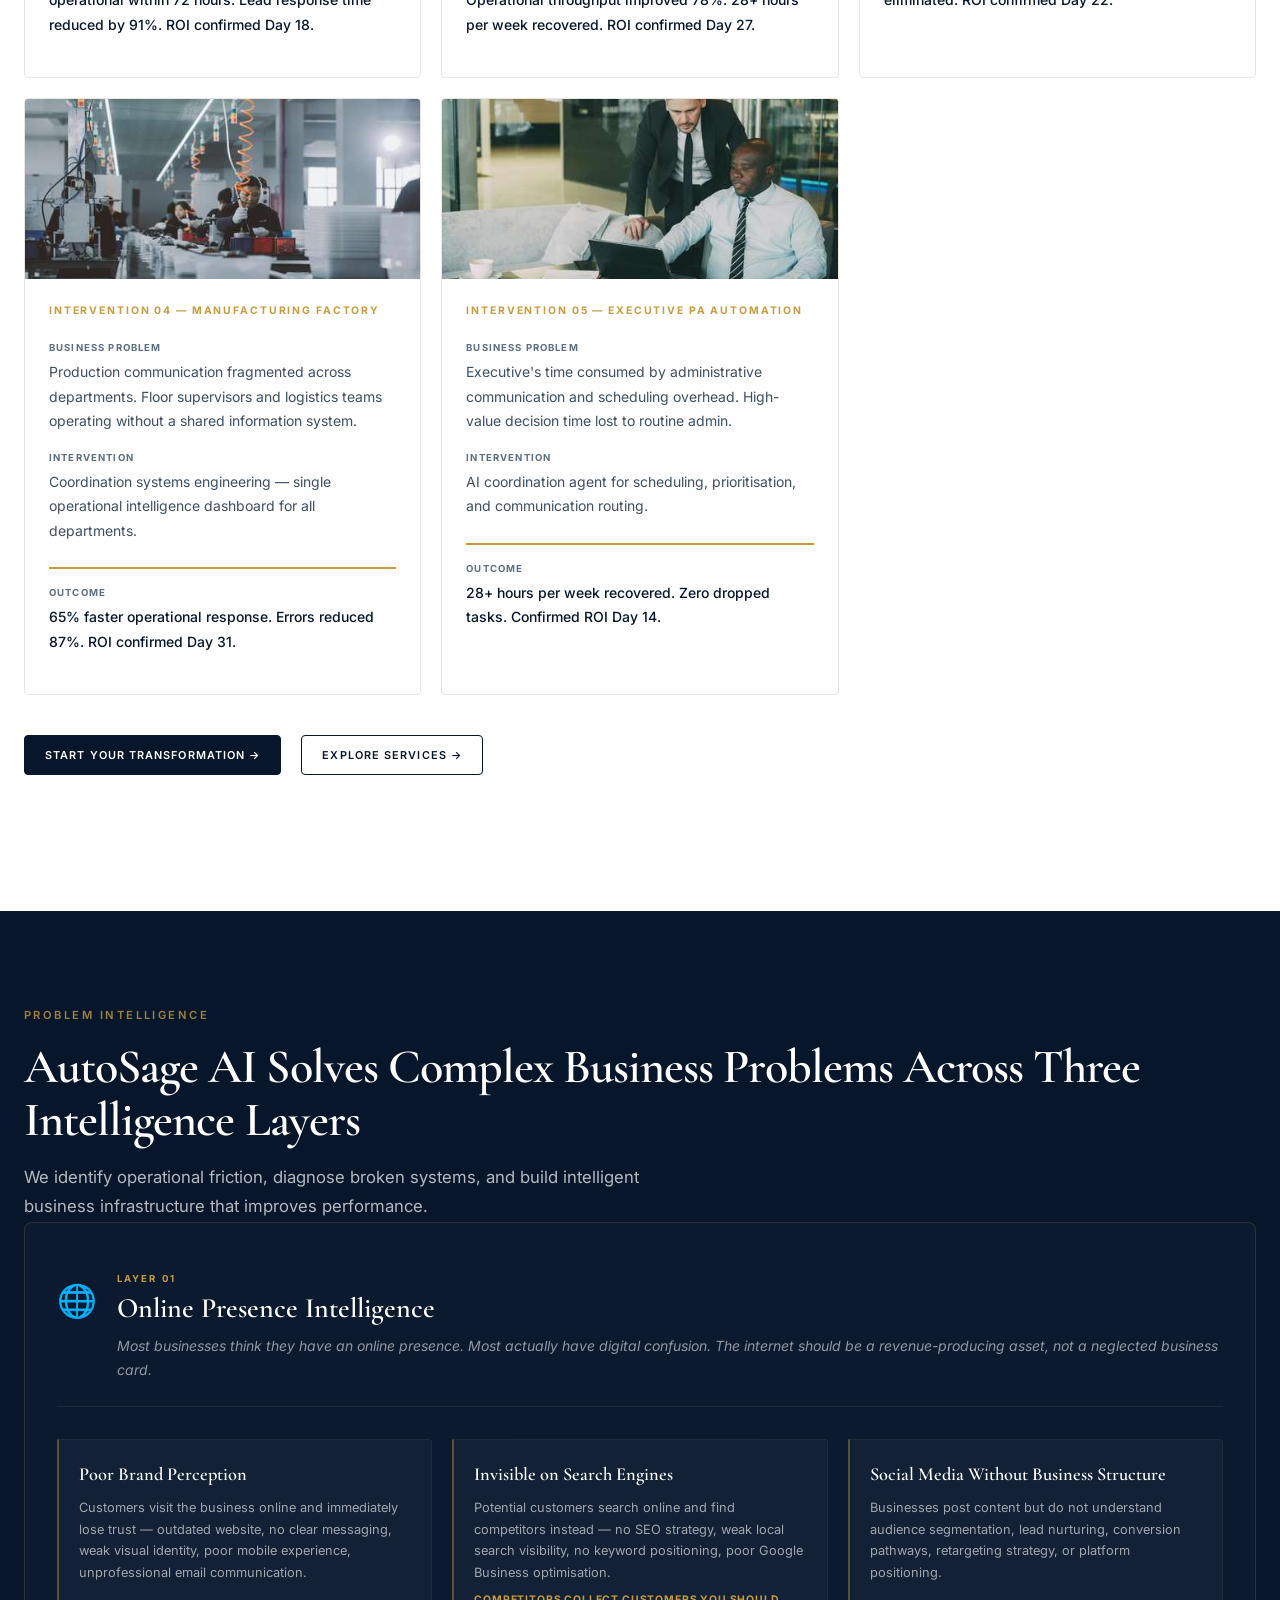
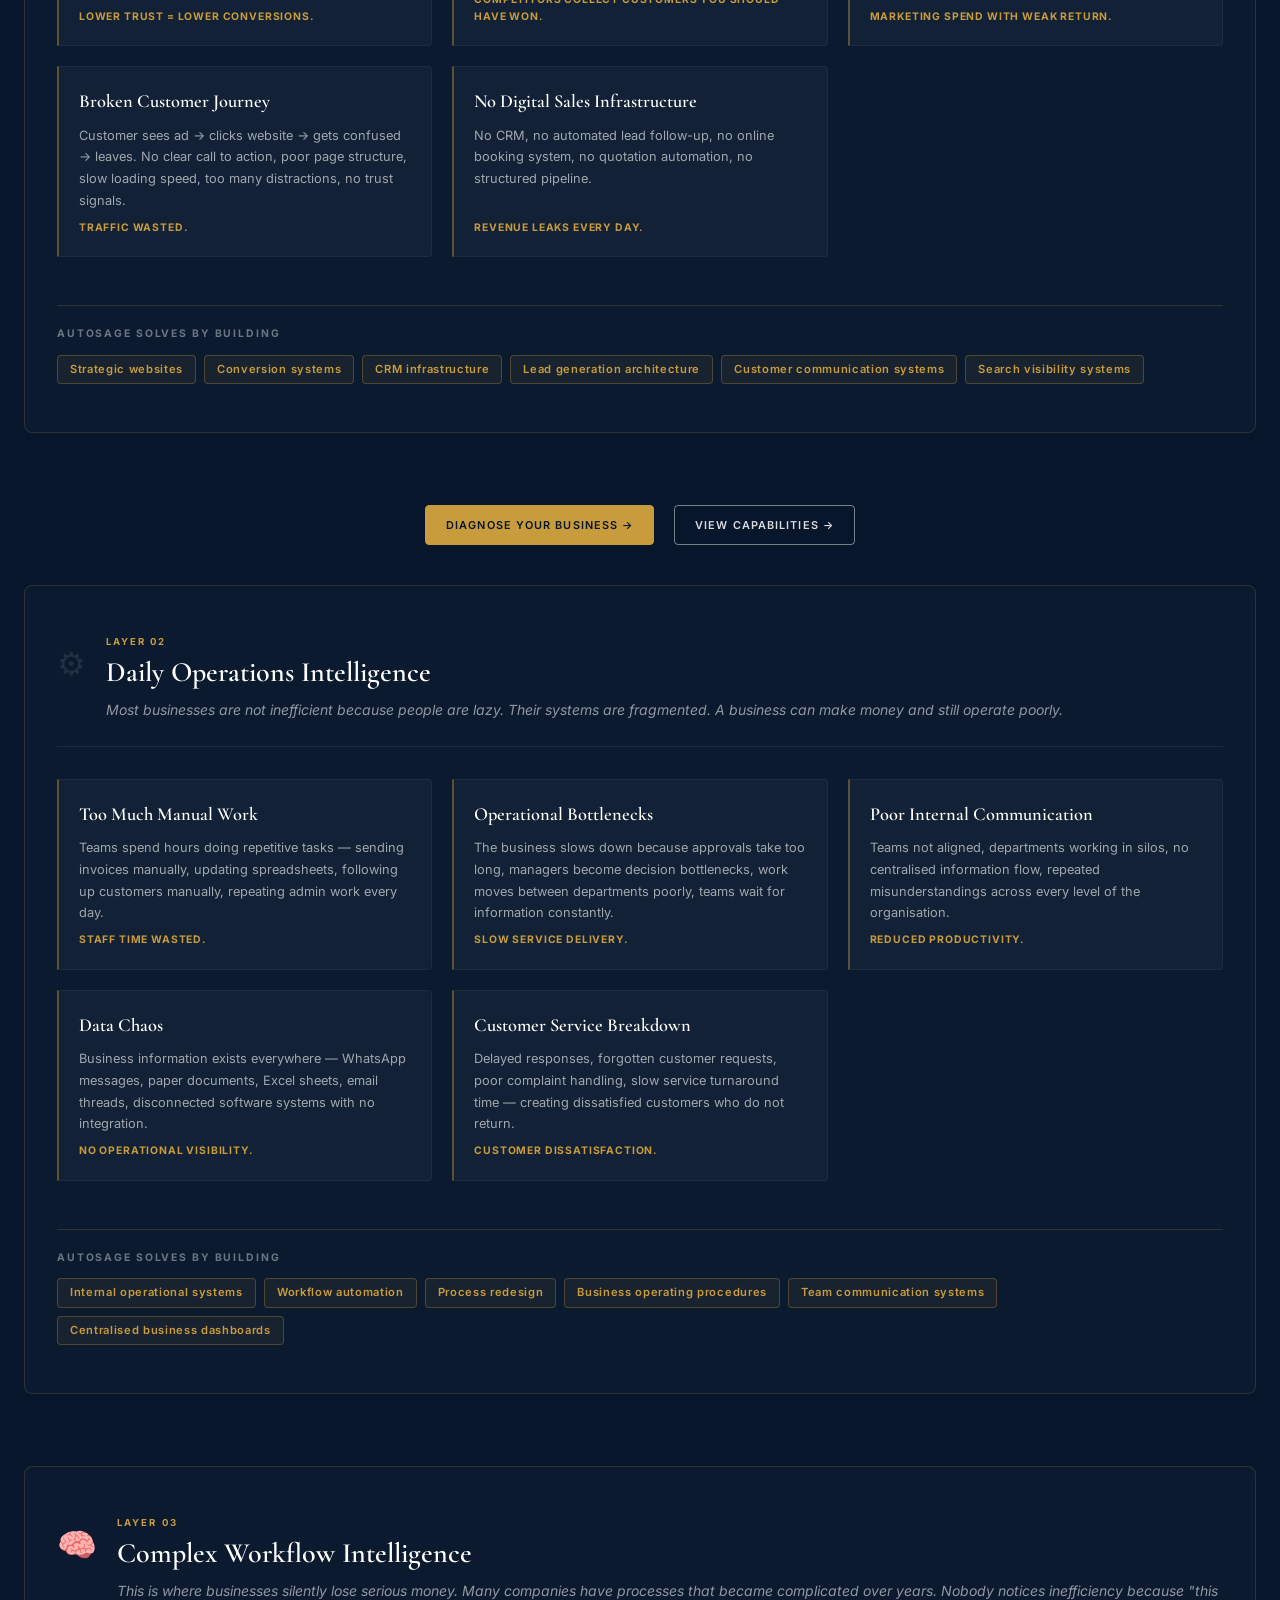
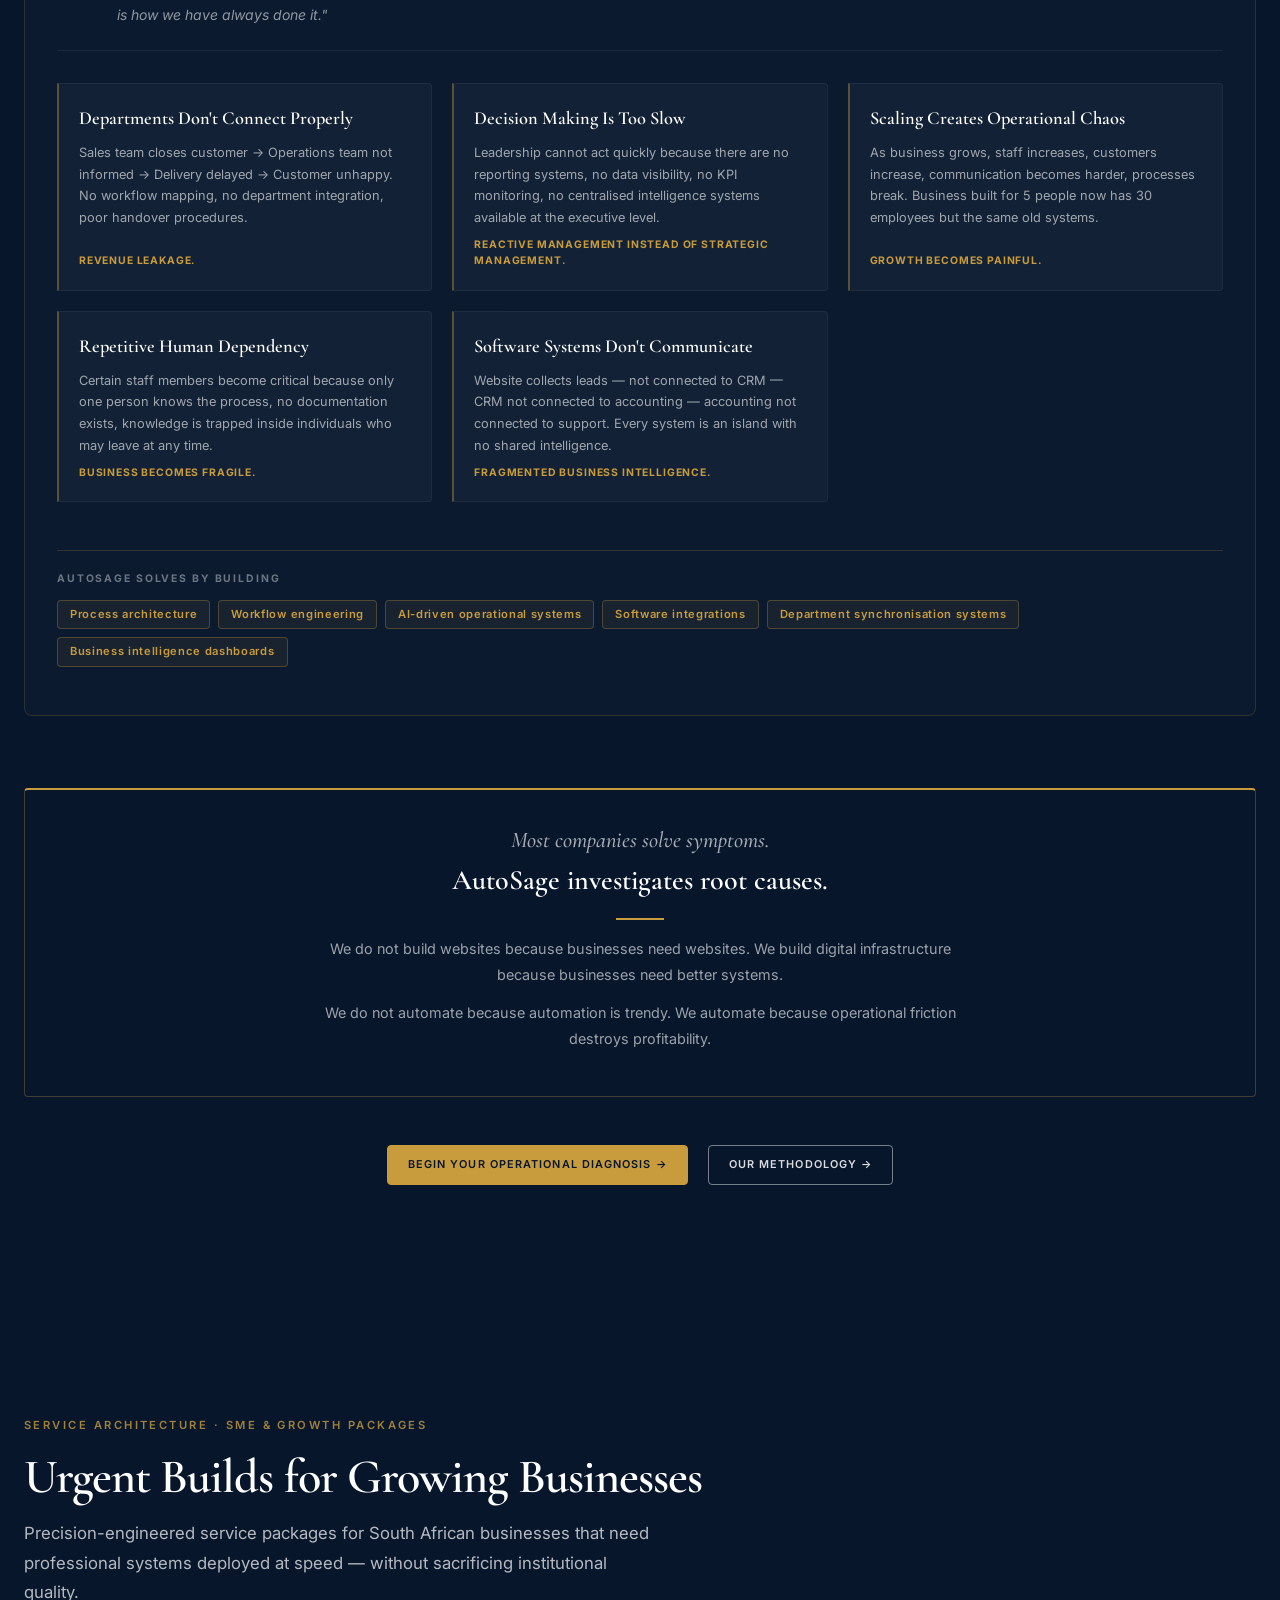
